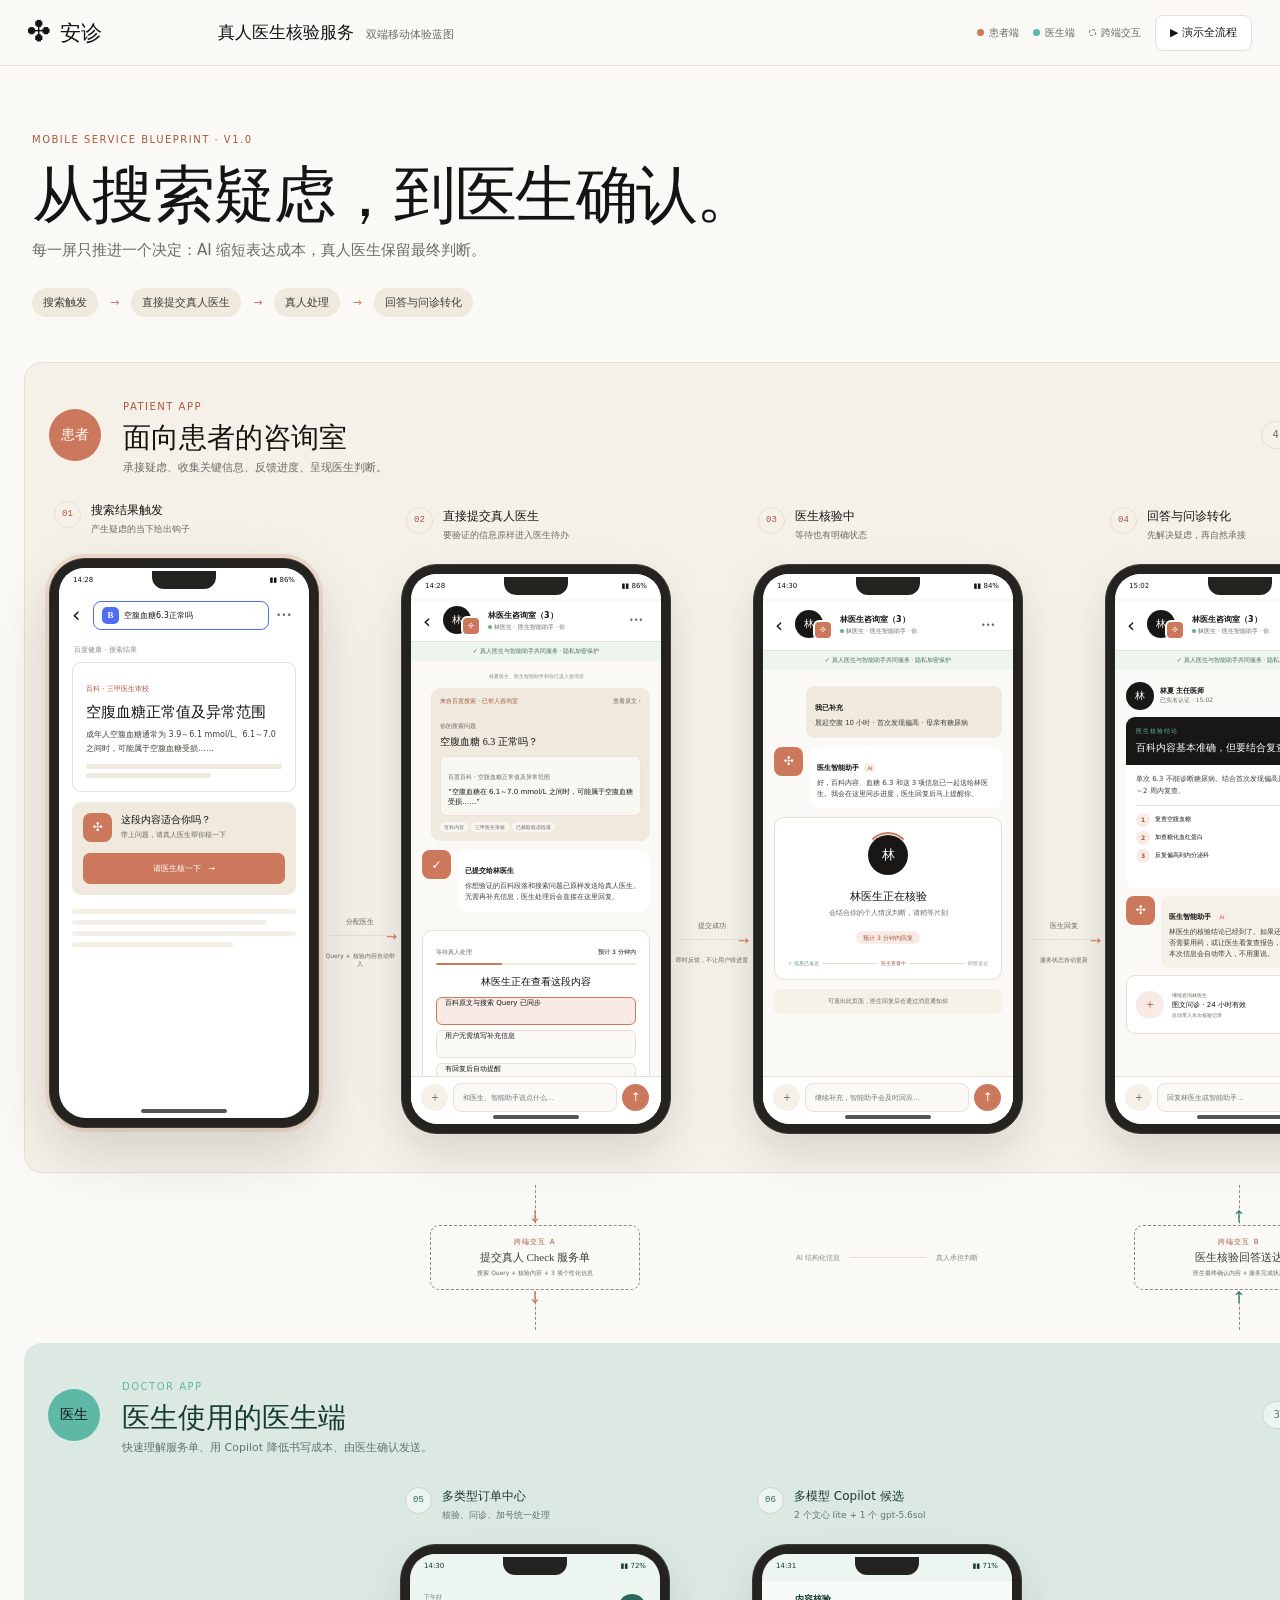
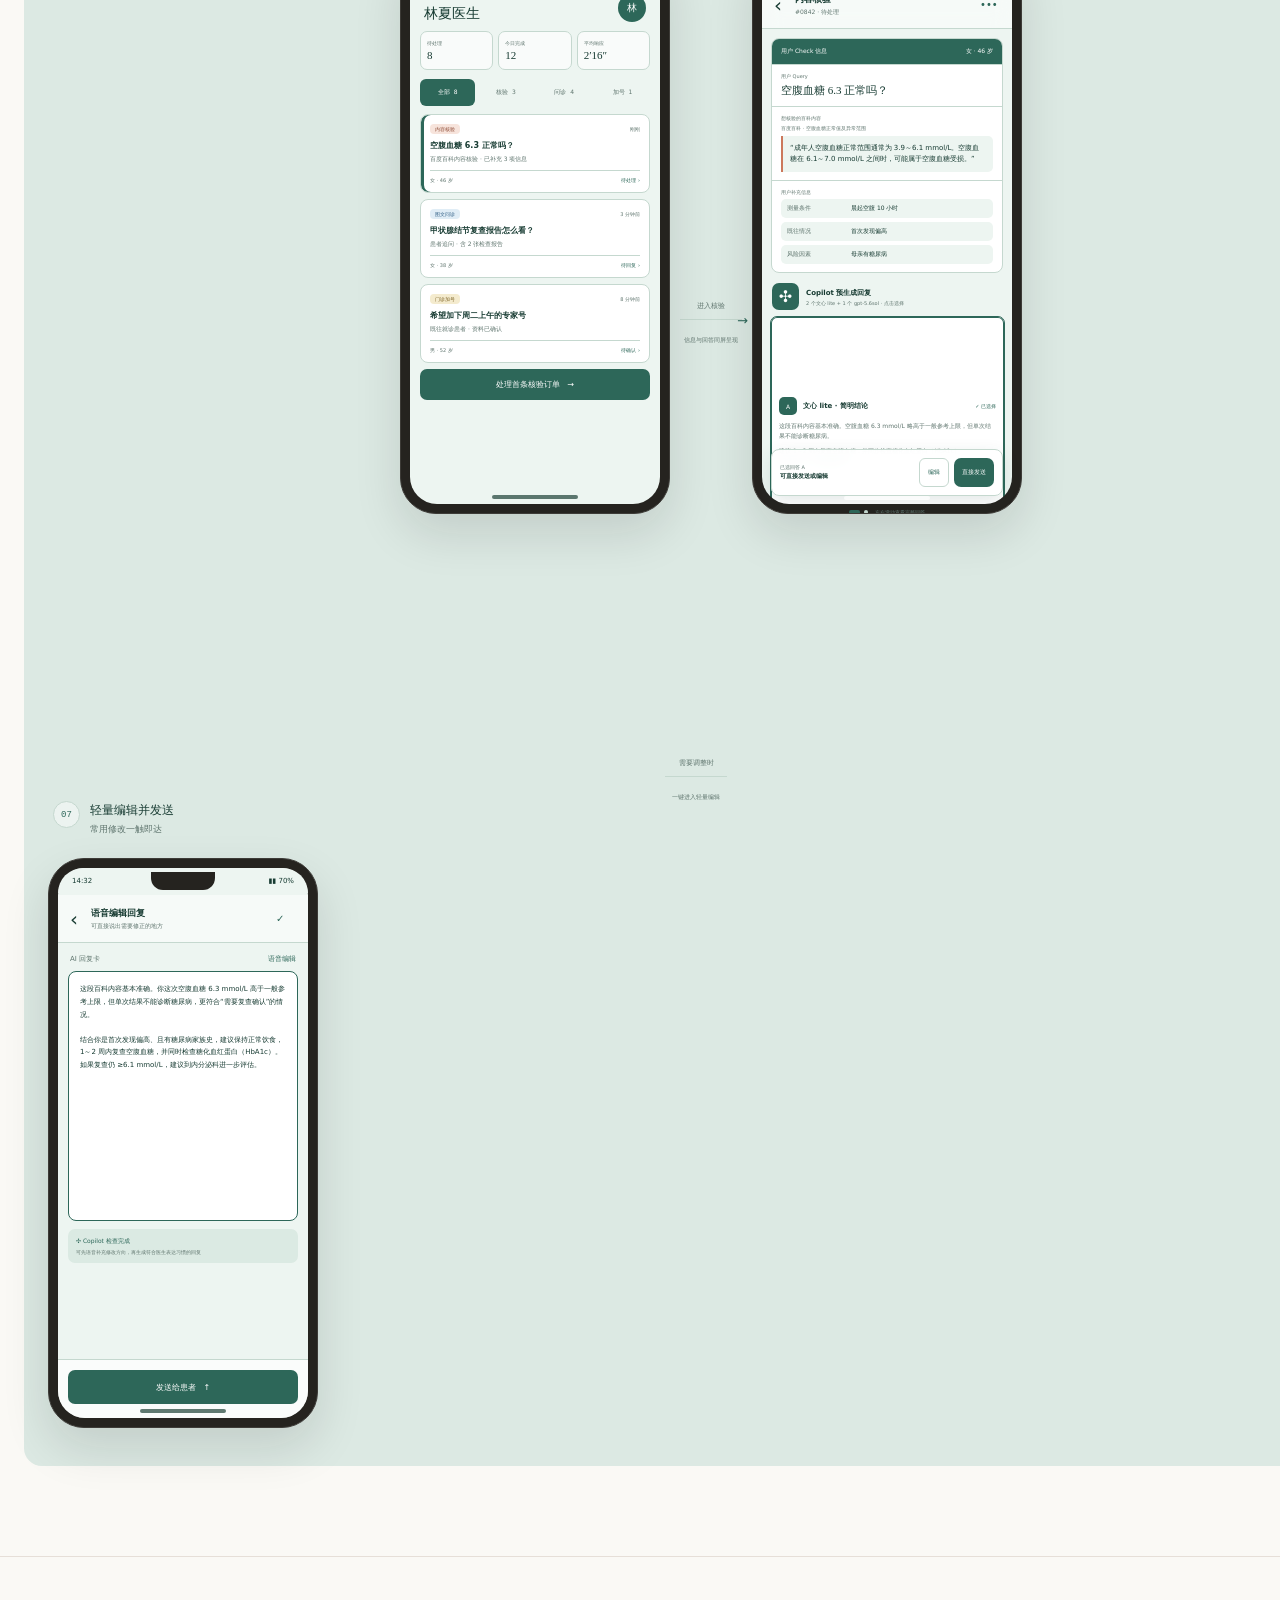
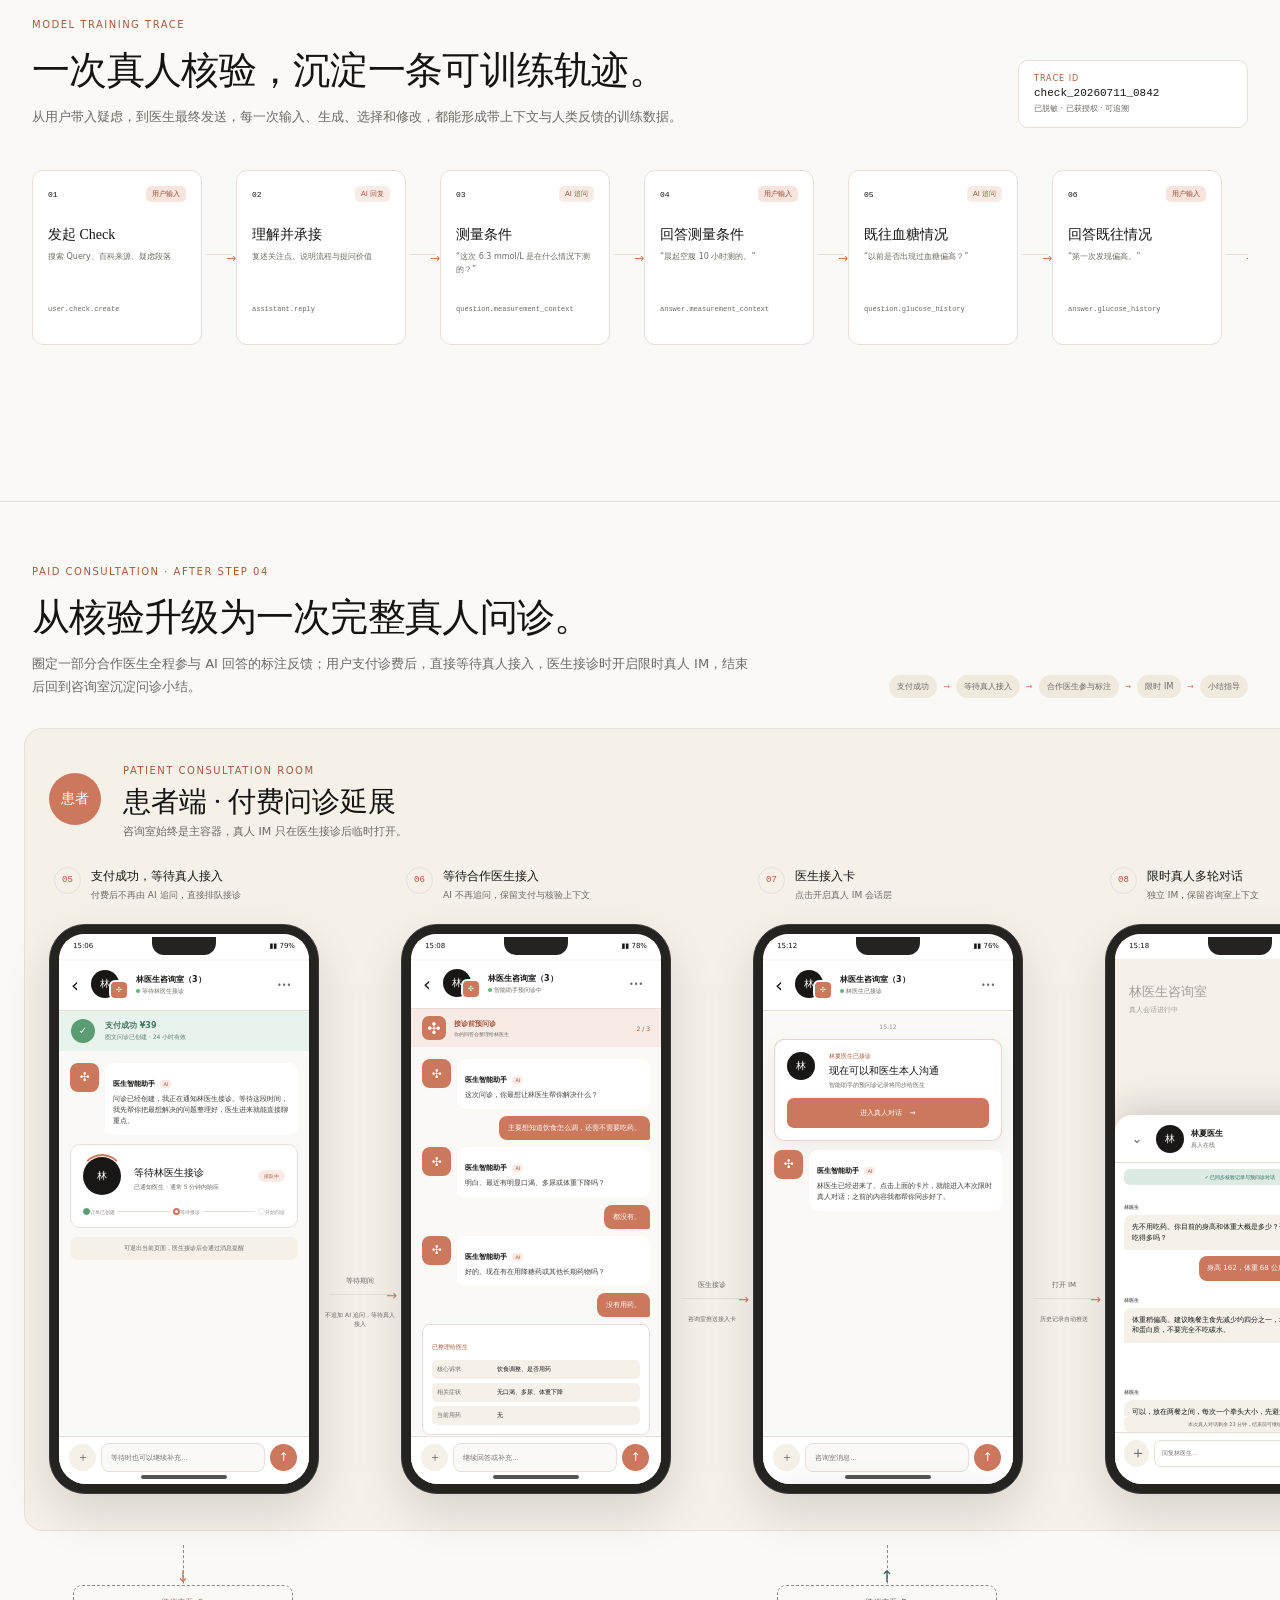
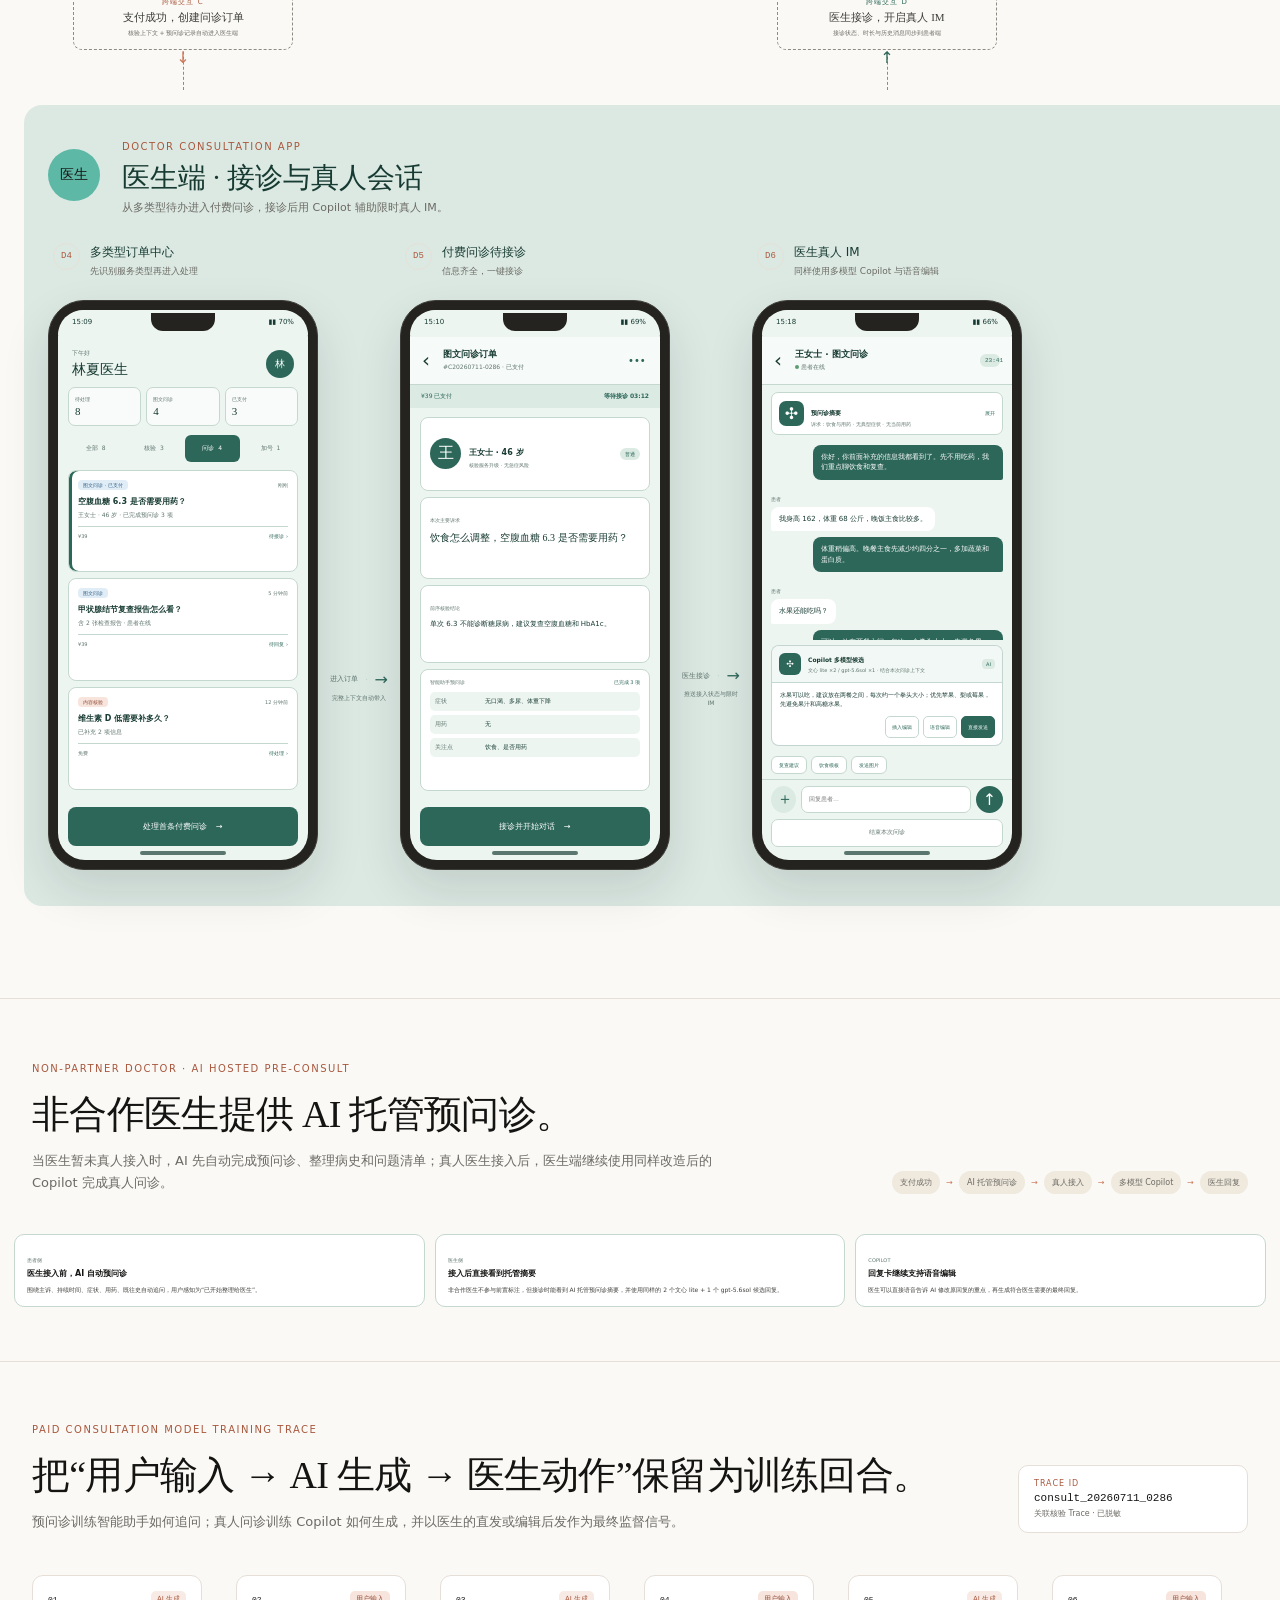
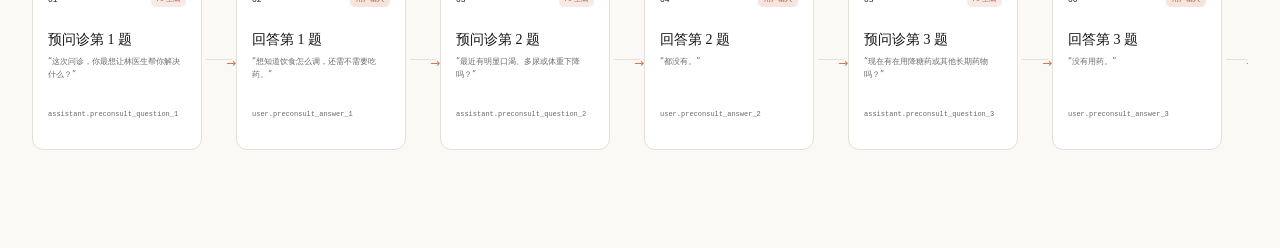
==== index.html @ d7196a46 "Publish refined old blueprint page" ====
<!doctype html>
<html lang="zh-CN">
  <head>
    <meta charset="utf-8" />
    <meta name="viewport" content="width=device-width, initial-scale=1" />
    <meta name="theme-color" content="#faf9f5" />
    <meta name="description" content="安诊真人医生核验服务双端移动流程设计" />
    <title>安诊 · 双端移动服务蓝图</title>
    <link rel="stylesheet" href="styles.css" />
  </head>
  <body>
    <header class="topbar">
      <a class="brand" href="#top" aria-label="安诊服务蓝图首页"><span>✣</span>安诊</a>
      <div class="title-block">
        <strong>真人医生核验服务</strong>
        <span>双端移动体验蓝图</span>
      </div>
      <div class="top-actions">
        <div class="legend"><span><i class="patient-dot"></i>患者端</span><span><i class="doctor-dot"></i>医生端</span><span><i class="handoff-dot"></i>跨端交互</span></div>
        <button class="secondary-button" id="playFlowBtn" type="button">▶ 演示全流程</button>
      </div>
    </header>

    <main id="top">
      <section class="intro">
        <span class="eyebrow">MOBILE SERVICE BLUEPRINT · V1.0</span>
        <h1>从搜索疑虑，到医生确认。</h1>
        <p>每一屏只推进一个决定：AI 缩短表达成本，真人医生保留最终判断。</p>
        <div class="flow-summary" aria-label="流程摘要">
          <span>搜索触发</span><b>→</b><span>直接提交真人医生</span><b>→</b><span>真人处理</span><b>→</b><span>回答与问诊转化</span>
        </div>
      </section>

      <div class="blueprint-viewport" id="blueprintViewport">
        <div class="blueprint-canvas">
          <section class="lane patient-lane" data-lane="patient">
            <header class="lane-header">
              <div class="lane-role patient-role"><span>患者</span></div>
              <div><span class="eyebrow">PATIENT APP</span><h2>面向患者的咨询室</h2><p>承接疑虑、收集关键信息、反馈进度、呈现医生判断。</p></div>
              <div class="lane-count">4 个移动界面</div>
            </header>

            <div class="flow-grid patient-grid">
              <article class="phone-step active-step" id="step-p1" data-index="1">
                <div class="step-caption"><span>01</span><div><strong>搜索结果触发</strong><small>产生疑虑的当下给出钩子</small></div></div>
                <div class="phone-shell patient-phone">
                  <div class="phone-top"><span>14:28</span><i></i><span>▮▮ 86%</span></div>
                  <div class="phone-screen search-screen">
                    <div class="search-nav"><span class="back">‹</span><div><b>B</b><span>空腹血糖6.3正常吗</span></div><em>•••</em></div>
                    <div class="search-source">百度健康 · 搜索结果</div>
                    <article class="result-card">
                      <span class="source-badge">百科 · 三甲医生审校</span>
                      <h3>空腹血糖正常值及异常范围</h3>
                      <p>成年人空腹血糖通常为 3.9～6.1 mmol/L。6.1～7.0 之间时，可能属于空腹血糖受损……</p>
                      <div class="content-fade"><i></i><i></i></div>
                    </article>
                    <div class="check-entry">
                      <div class="mini-ai">✣</div>
                      <div><strong>这段内容适合你吗？</strong><p>带上问题，请真人医生帮你核一下</p></div>
                      <button class="coral-button flow-trigger" data-target="step-p2" type="button">请医生核一下 <span>→</span></button>
                    </div>
                    <div class="search-skeleton"><i></i><i></i><i></i><i></i></div>
                  </div>
                  <div class="home-indicator"></div>
                </div>
              </article>

              <div class="connector patient-connector" aria-label="分配医生并带入上下文"><span>分配医生</span><i></i><b>→</b><small>Query + 核验内容自动带入</small></div>

              <article class="phone-step" id="step-p2" data-index="2">
                <div class="step-caption"><span>02</span><div><strong>直接提交真人医生</strong><small>要验证的信息原样进入医生待办</small></div></div>
                <div class="phone-shell patient-phone">
                  <div class="phone-top"><span>14:28</span><i></i><span>▮▮ 86%</span></div>
                  <div class="phone-screen room-screen">
                    <header class="room-head group-room-head"><span>‹</span><div class="group-avatars"><div class="doctor-avatar">林</div><div class="assistant-avatar">✣</div></div><div><strong>林医生咨询室（3）</strong><small><i></i> 林医生 · 医生智能助手 · 你</small></div><em>•••</em></header>
                    <div class="trust-line">✓ 真人医生与智能助手共同服务 · 隐私加密保护</div>
                    <div class="chat-body">
                      <div class="group-system">林夏医生、医生智能助手和你已进入咨询室</div>
                      <div class="query-bubble context-pack">
                        <div class="context-head"><span>来自百度搜索 · 已带入咨询室</span><b>查看原文 ›</b></div>
                        <label>你的搜索问题</label><strong>空腹血糖 6.3 正常吗？</strong>
                        <div class="source-preview"><span>百度百科 · 空腹血糖正常值及异常范围</span><p>“空腹血糖在 6.1～7.0 mmol/L 之间时，可能属于空腹血糖受损……”</p></div>
                        <div class="context-meta"><span>百科内容</span><span>三甲医生审校</span><span>已截取疑虑段落</span></div>
                      </div>
                      <div class="ai-row"><div class="mini-ai">✓</div><span><strong>已提交给林医生</strong><p>你想验证的百科段落和搜索问题已原样发送给真人医生。无需再补充信息，医生处理后会直接在这里回复。</p></span></div>
                                            <div class="live-dialogue" id="liveDialogue" hidden></div>
                                            <div class="question-panel waiting-panel">
                                              <div class="q-progress"><span>等待真人处理</span><b>预计 3 分钟内</b></div>
                                              <i class="progress-bar"></i>
                                              <h3>林医生正在查看这段内容</h3>
                                              <button class="selected" type="button">百科原文与搜索 Query 已同步</button>
                                              <button type="button">用户无需填写补充信息</button>
                                              <button type="button">有回复后自动提醒</button>
                                            </div>
                                            <button class="primary-action" id="submitCheckBtn" type="button">已提交，等待医生回复</button>
                      <div class="scroll-hint">上下滑动查看完整对话</div>
                    </div>
                    <form class="chat-composer" data-reply="收到，我会把这条信息一起整理给林医生。我们继续补充下面的信息就好。"><button type="button" aria-label="添加内容">＋</button><input autocomplete="off" placeholder="和医生、智能助手说点什么…" /><button class="send-chat" type="submit" aria-label="发送">↑</button></form>
                  </div>
                  <div class="home-indicator"></div>
                </div>
              </article>

              <div class="connector patient-connector"><span>提交成功</span><i></i><b>→</b><small>即时反馈，不让用户猜进度</small></div>

              <article class="phone-step" id="step-p3" data-index="3">
                <div class="step-caption"><span>03</span><div><strong>医生核验中</strong><small>等待也有明确状态</small></div></div>
                <div class="phone-shell patient-phone">
                  <div class="phone-top"><span>14:30</span><i></i><span>▮▮ 84%</span></div>
                  <div class="phone-screen room-screen">
                    <header class="room-head group-room-head"><span>‹</span><div class="group-avatars"><div class="doctor-avatar">林</div><div class="assistant-avatar">✣</div></div><div><strong>林医生咨询室（3）</strong><small><i></i> 林医生 · 医生智能助手 · 你</small></div><em>•••</em></header>
                    <div class="trust-line">✓ 真人医生与智能助手共同服务 · 隐私加密保护</div>
                    <div class="chat-body waiting-body">
                      <div class="my-summary"><strong>我已补充</strong><p>晨起空腹 10 小时 · 首次发现偏高 · 母亲有糖尿病</p></div>
                      <div class="ai-row"><div class="mini-ai">✣</div><span><strong>医生智能助手 <em>AI</em></strong><p>好，百科内容、血糖 6.3 和这 3 项信息已一起送给林医生。我会在这里同步进度，医生回复后马上提醒你。</p></span></div>
                      <div class="waiting-panel">
                        <div class="orbit"><div class="doctor-avatar">林</div><i></i></div>
                        <strong>林医生正在核验</strong>
                        <p>会结合你的个人情况判断，请稍等片刻</p>
                        <span>预计 3 分钟内回复</span>
                        <div class="waiting-steps"><b class="done">✓ 信息已送达</b><i></i><b class="active">医生查看中</b><i></i><b>回答送达</b></div>
                      </div>
                      <div class="soft-tip">可退出此页面，医生回复后会通过消息通知你</div>
                    </div>
                    <form class="chat-composer" data-reply="收到，我会把这条补充同步给林医生。核验还在进行，回复后我马上告诉你。"><button type="button" aria-label="添加内容">＋</button><input autocomplete="off" placeholder="继续补充，智能助手会及时回应…" /><button class="send-chat" type="submit" aria-label="发送">↑</button></form>
                  </div>
                  <div class="home-indicator"></div>
                </div>
              </article>

              <div class="connector patient-connector"><span>医生回复</span><i></i><b>→</b><small>服务状态自动更新</small></div>

              <article class="phone-step" id="step-p4" data-index="4">
                <div class="step-caption"><span>04</span><div><strong>回答与问诊转化</strong><small>先解决疑虑，再自然承接</small></div></div>
                <div class="phone-shell patient-phone">
                  <div class="phone-top"><span>15:02</span><i></i><span>▮▮ 80%</span></div>
                  <div class="phone-screen room-screen answer-screen">
                    <header class="room-head group-room-head"><span>‹</span><div class="group-avatars"><div class="doctor-avatar">林</div><div class="assistant-avatar">✣</div></div><div><strong>林医生咨询室（3）</strong><small><i></i> 林医生 · 医生智能助手 · 你</small></div><em>•••</em></header>
                    <div class="trust-line">✓ 真人医生与智能助手共同服务 · 隐私加密保护</div>
                    <div class="chat-body">
                      <div class="doctor-label"><div class="doctor-avatar">林</div><span><strong>林夏 主任医师</strong><small>已实名认证 · 15:02</small></span></div>
                      <article class="doctor-answer">
                        <header><span>医生核验结论</span><strong>百科内容基本准确，但要结合复查判断。</strong></header>
                        <p>单次 6.3 不能诊断糖尿病。结合首次发现偏高且有家族史，建议 1～2 周内复查。</p>
                        <ul><li><b>1</b>复查空腹血糖</li><li><b>2</b>加查糖化血红蛋白</li><li><b>3</b>反复偏高到内分泌科</li></ul>
                        <div class="doctor-sign">林夏医生</div>
                      </article>
                      <div class="ai-row consult-guide"><div class="mini-ai">✣</div><span><strong>医生智能助手 <em>AI</em></strong><p>林医生的核验结论已经到了。如果还想问饮食怎么调、是否需要用药，或让医生看复查报告，可以继续图文问诊；本次信息会自动带入，不用重说。</p></span></div>
                      <div class="consult-card"><div class="consult-icon">＋</div><div class="consult-copy"><span>继续咨询林医生</span><strong>图文问诊 · 24 小时有效</strong><p>自动带入本次核验记录</p></div><div class="consult-action"><b>¥39</b><button class="cream-button" type="button">去问诊</button></div></div>
                    </div>
                    <form class="chat-composer" data-reply="收到。如果需要林医生继续判断，可以发起图文问诊，本次记录会一并带入。"><button type="button" aria-label="添加内容">＋</button><input autocomplete="off" placeholder="回复林医生或智能助手…" /><button class="send-chat" type="submit" aria-label="发送">↑</button></form>
                  </div>
                  <div class="home-indicator"></div>
                </div>
              </article>
            </div>
          </section>

          <section class="handoff-zone" aria-label="患者端与医生端交互">
            <div class="handoff-line submit-line" id="bridge-submit">
              <span class="arrow-down">↓</span>
              <div><i>跨端交互 A</i><strong>提交真人 Check 服务单</strong><small>搜索 Query + 核验内容 + 3 项个性化信息</small></div>
              <span class="arrow-down">↓</span>
            </div>
            <div class="handoff-center"><span>AI 结构化信息</span><i></i><span>真人承担判断</span></div>
            <div class="handoff-line response-line" id="bridge-response">
              <span class="arrow-up">↑</span>
              <div><i>跨端交互 B</i><strong>医生核验回答送达</strong><small>医生最终确认内容 + 服务完成状态</small></div>
              <span class="arrow-up">↑</span>
            </div>
          </section>

          <section class="lane doctor-lane" data-lane="doctor">
            <header class="lane-header">
              <div class="lane-role doctor-role"><span>医生</span></div>
              <div><span class="eyebrow">DOCTOR APP</span><h2>医生使用的医生端</h2><p>快速理解服务单、用 Copilot 降低书写成本、由医生确认发送。</p></div>
              <div class="lane-count">3 个移动界面</div>
            </header>

            <div class="flow-grid doctor-grid">
              <div class="doctor-spacer" aria-hidden="true"></div>
              <div class="connector connector-spacer" aria-hidden="true"></div>

              <article class="phone-step" id="step-d1" data-index="5">
                <div class="step-caption"><span>05</span><div><strong>多类型订单中心</strong><small>核验、问诊、加号统一处理</small></div></div>
                <div class="phone-shell doctor-phone">
                  <div class="phone-top dark-top"><span>14:30</span><i></i><span>▮▮ 72%</span></div>
                  <div class="phone-screen doctor-mobile order-hub">
                    <header class="doctor-home-head"><div><span>下午好</span><strong>林夏医生</strong></div><div class="doctor-avatar">林</div></header>
                    <div class="order-overview"><div><span>待处理</span><strong>8</strong></div><div><span>今日完成</span><strong>12</strong></div><div><span>平均响应</span><strong>2′16″</strong></div></div>
                    <div class="order-tabs"><button class="active" type="button">全部 <i>8</i></button><button type="button">核验 <i>3</i></button><button type="button">问诊 <i>4</i></button><button type="button">加号 <i>1</i></button></div>
                    <div class="order-list">
                      <article class="mobile-order active-order"><header><span class="order-type check-type">内容核验</span><time>刚刚</time></header><strong>空腹血糖 6.3 正常吗？</strong><p>百度百科内容核验 · 已补充 3 项信息</p><footer><span>女 · 46 岁</span><b>待处理 ›</b></footer></article>
                      <article class="mobile-order"><header><span class="order-type consult-type">图文问诊</span><time>3 分钟前</time></header><strong>甲状腺结节复查报告怎么看？</strong><p>患者追问 · 含 2 张检查报告</p><footer><span>女 · 38 岁</span><b>待回复 ›</b></footer></article>
                      <article class="mobile-order"><header><span class="order-type plus-type">门诊加号</span><time>8 分钟前</time></header><strong>希望加下周二上午的专家号</strong><p>既往就诊患者 · 资料已确认</p><footer><span>男 · 52 岁</span><b>待确认 ›</b></footer></article>
                      <button class="teal-button flow-trigger" data-target="step-d2" type="button">处理首条核验订单 <span>→</span></button>
                    </div>
                  </div>
                  <div class="home-indicator dark-indicator"></div>
                </div>
              </article>

              <div class="connector doctor-connector"><span>进入核验</span><i></i><b>→</b><small>信息与回答同屏呈现</small></div>

              <article class="phone-step" id="step-d2" data-index="6">
                <div class="step-caption"><span>06</span><div><strong>多模型 Copilot 候选</strong><small>2 个文心 lite + 1 个 gpt-5.6sol</small></div></div>
                <div class="phone-shell doctor-phone">
                  <div class="phone-top dark-top"><span>14:31</span><i></i><span>▮▮ 71%</span></div>
                  <div class="phone-screen doctor-mobile case-workbench">
                    <header class="doctor-nav"><span>‹</span><div><strong>内容核验</strong><small>#0842 · 待处理</small></div><em>•••</em></header>
                    <section class="doctor-info-sheet">
                      <div class="sheet-head"><span>用户 Check 信息</span><b>女 · 46 岁</b></div>
                      <div class="info-block"><label>用户 Query</label><h3>空腹血糖 6.3 正常吗？</h3></div>
                      <div class="info-block"><label>想核验的百科内容</label><small>百度百科 · 空腹血糖正常值及异常范围</small><blockquote>“成年人空腹血糖正常范围通常为 3.9～6.1 mmol/L。空腹血糖在 6.1～7.0 mmol/L 之间时，可能属于空腹血糖受损。”</blockquote></div>
                      <div class="info-block"><label>用户补充信息</label><dl><div><dt>测量条件</dt><dd>晨起空腹 10 小时</dd></div><div><dt>既往情况</dt><dd>首次发现偏高</dd></div><div><dt>风险因素</dt><dd>母亲有糖尿病</dd></div></dl></div>
                    </section>
                    <div class="copilot-inline-head"><div class="copilot-icon">✣</div><span><strong>Copilot 预生成回复</strong><small>2 个文心 lite + 1 个 gpt-5.6sol · 点击选择</small></span></div>
                                        <div class="full-draft-carousel">
                                          <button class="full-draft compact-draft selected" type="button" data-reply="这段百科内容基本准确。你这次空腹血糖 6.3 mmol/L 略高于一般参考上限，但单次结果不能诊断糖尿病，更适合理解为需要复查确认。\n\n建议保持正常饮食，1～2 周内复查空腹血糖，并同步检查糖化血红蛋白（HbA1c）。如果复查仍 ≥6.1 mmol/L，再到内分泌科进一步评估。">
                                            <header><span><i>A</i><strong>文心 lite · 简明结论</strong></span><b>✓ 已选择</b></header>
                                            <p>这段百科内容基本准确。空腹血糖 6.3 mmol/L 略高于一般参考上限，但单次结果不能诊断糖尿病。</p>
                                            <p>建议 1～2 周内复查空腹血糖，并同步检查糖化血红蛋白（HbA1c）。</p>
                                            <footer><span>边界清楚</span><span>适合快速回复</span><button class="voice-edit" type="button">语音编辑</button></footer>
                                          </button>
                                          <button class="full-draft compact-draft" type="button" data-reply="先不用太紧张。这段百科对正常范围和空腹血糖受损的描述基本没问题，但你这次 6.3 mmol/L 只能说明结果偏高，需要结合采血条件和复查结果判断。\n\n如果近期熬夜、感染、压力大或饮食变化明显，也可能影响一次结果。建议按正常饮食生活 1～2 周后复查空腹血糖和 HbA1c。">
                                            <header><span><i>B</i><strong>文心 lite · 安抚解释</strong></span><b>可选</b></header>
                                            <p>先不用太紧张。百科对范围的描述基本没问题，但这次 6.3 只能说明偏高，需要复查确认。</p>
                                            <p>近期熬夜、感染、压力或饮食变化也可能影响结果。</p>
                                            <footer><span>语气温和</span><span>解释更充分</span><button class="voice-edit" type="button">语音编辑</button></footer>
                                          </button>
                                          <button class="full-draft compact-draft" type="button" data-reply="从你提供的信息看，6.3 mmol/L 落在空腹血糖受损区间附近，百科原文可以作为参考，但不能替代诊断。更稳妥的处理是复核检测条件、重复检测，并结合 HbA1c 判断近 2～3 个月血糖水平。\n\n如果复查仍偏高，或伴有口渴、多尿、体重下降等症状，应尽快到内分泌科就诊。">
                                            <header><span><i>C</i><strong>gpt-5.6sol · 结构化建议</strong></span><b>可选</b></header>
                                            <p>6.3 mmol/L 落在空腹血糖受损区间附近。百科可作参考，但不能替代诊断。</p>
                                            <p>建议复核检测条件、重复检测，并结合 HbA1c 判断近 2～3 个月血糖水平。</p>
                                            <footer><span>结构完整</span><span>风险提示清楚</span><button class="voice-edit" type="button">语音编辑</button></footer>
                                          </button>
                                        </div>
                        <p>你看到的百科表述总体没有问题，但“可能属于空腹血糖受损”并不等于已经患糖尿病。空腹血糖 6.3 mmol/L 属于偏高，需要结合检测条件和复查结果判断。</p>
                        <p>这次是在规范空腹状态下检测，加上母亲有糖尿病，建议 1～2 周后复查空腹血糖和糖化血红蛋白。目前不用过度焦虑，也不建议自行用药。</p>
                      </button>
                    </div>
                    <div class="carousel-guide"><i class="active"></i><i></i><span>左右滑动查看完整回答</span></div>
                    <div class="quick-send-bar"><span><small>已选回答 A</small><strong>可直接发送或编辑</strong></span><button class="ghost-clinic flow-trigger" data-target="step-d3" type="button">编辑</button><button class="teal-button flow-trigger" data-target="bridge-response" type="button">直接发送</button></div>
                  </div>
                  <div class="home-indicator dark-indicator"></div>
                </div>
              </article>

              <div class="connector doctor-connector"><span>需要调整时</span><i></i><b>→</b><small>一键进入轻量编辑</small></div>

              <article class="phone-step" id="step-d3" data-index="7">
                <div class="step-caption"><span>07</span><div><strong>轻量编辑并发送</strong><small>常用修改一触即达</small></div></div>
                <div class="phone-shell doctor-phone">
                  <div class="phone-top dark-top"><span>14:32</span><i></i><span>▮▮ 70%</span></div>
                  <div class="phone-screen doctor-mobile editor-mobile">
                    <header class="doctor-nav"><span>‹</span><div><strong>语音编辑回复</strong><small>可直接说出需要修正的地方</small></div><em>✓</em></header>
                    <div class="edit-label"><span>AI 回复卡</span><button type="button" id="editReplyBtn">语音编辑</button></div>
                    <textarea id="doctorReplyText">这段百科内容基本准确。你这次空腹血糖 6.3 mmol/L 高于一般参考上限，但单次结果不能诊断糖尿病，更符合“需要复查确认”的情况。

结合你是首次发现偏高、且有糖尿病家族史，建议保持正常饮食，1～2 周内复查空腹血糖，并同时检查糖化血红蛋白（HbA1c）。如果复查仍 ≥6.1 mmol/L，建议到内分泌科进一步评估。</textarea>
                    <div class="smart-check"><span>✣ Copilot 检查完成</span><b>可先语音补充修改方向，再生成符合医生表达习惯的回复</b></div>
                    <div class="send-confirm simple-send"><button class="teal-button flow-trigger" data-target="bridge-response" id="sendReplyBtn" type="button">发送给患者 <span>↑</span></button></div>
                  </div>
                  <div class="home-indicator dark-indicator"></div>
                </div>
              </article>
            </div>
          </section>
        </div>
      </div>

      <section class="trace-section" aria-labelledby="traceTitle">
        <header class="trace-header">
          <div>
            <span class="eyebrow">MODEL TRAINING TRACE</span>
            <h2 id="traceTitle">一次真人核验，沉淀一条可训练轨迹。</h2>
            <p>从用户带入疑虑，到医生最终发送，每一次输入、生成、选择和修改，都能形成带上下文与人类反馈的训练数据。</p>
          </div>
          <div class="trace-id"><span>TRACE ID</span><strong>check_20260711_0842</strong><small>已脱敏 · 已获授权 · 可追溯</small></div>
        </header>

        <div class="trace-flow" aria-label="训练数据事件链">
          <article class="trace-event user-event">
            <header><span>01</span><b>用户输入</b></header>
            <strong>发起 Check</strong>
            <p>搜索 Query、百科来源、疑虑段落</p>
            <code>user.check.create</code>
          </article>
          <div class="trace-arrow"><i></i><span>→</span></div>
          <article class="trace-event assistant-event">
            <header><span>02</span><b>AI 回复</b></header>
            <strong>理解并承接</strong>
            <p>复述关注点、说明流程与提问价值</p>
            <code>assistant.reply</code>
          </article>
          <div class="trace-arrow"><i></i><span>→</span></div>
          <article class="trace-event question-event">
            <header><span>03</span><b>AI 追问</b></header>
            <strong>测量条件</strong>
            <p>“这次 6.3 mmol/L 是在什么情况下测的？”</p>
            <code>question.measurement_context</code>
          </article>
          <div class="trace-arrow"><i></i><span>→</span></div>
          <article class="trace-event user-event">
            <header><span>04</span><b>用户输入</b></header>
            <strong>回答测量条件</strong>
            <p>“晨起空腹 10 小时测的。”</p>
            <code>answer.measurement_context</code>
          </article>
          <div class="trace-arrow"><i></i><span>→</span></div>
          <article class="trace-event question-event">
            <header><span>05</span><b>AI 追问</b></header>
            <strong>既往血糖情况</strong>
            <p>“以前是否出现过血糖偏高？”</p>
            <code>question.glucose_history</code>
          </article>
          <div class="trace-arrow"><i></i><span>→</span></div>
          <article class="trace-event user-event">
            <header><span>06</span><b>用户输入</b></header>
            <strong>回答既往情况</strong>
            <p>“第一次发现偏高。”</p>
            <code>answer.glucose_history</code>
          </article>
          <div class="trace-arrow"><i></i><span>→</span></div>
          <article class="trace-event question-event">
            <header><span>07</span><b>AI 追问</b></header>
            <strong>高风险因素</strong>
            <p>“你是否有糖尿病家族史等高风险因素？”</p>
            <code>question.risk_factors</code>
          </article>
          <div class="trace-arrow"><i></i><span>→</span></div>
          <article class="trace-event user-event">
            <header><span>08</span><b>用户输入</b></header>
            <strong>回答风险因素</strong>
            <p>“母亲有糖尿病。”</p>
            <code>answer.risk_factors</code>
          </article>
          <div class="trace-arrow"><i></i><span>→</span></div>
          <article class="trace-event copilot-event">
            <header><span>09</span><b>Copilot 生成</b></header>
            <strong>候选回答 A / B</strong>
            <p>完整上下文、模型版本与生成参数</p>
            <code>copilot.candidates</code>
          </article>
          <div class="trace-arrow"><i></i><span>→</span></div>
          <article class="trace-event doctor-event">
            <header><span>10</span><b>医生动作</b></header>
            <strong>直发 / 编辑后发</strong>
            <p>选择结果、修改差异与最终回答</p>
            <code>doctor.finalize</code>
          </article>
        </div>
      </section>

      <section class="consultation-extension" aria-labelledby="consultationTitle">
        <header class="extension-header">
          <div>
            <span class="eyebrow">PAID CONSULTATION · AFTER STEP 04</span>
            <h2 id="consultationTitle">从核验升级为一次完整真人问诊。</h2>
            <p>圈定一部分合作医生全程参与 AI 回答的标注反馈；用户支付诊费后，直接等待真人接入，医生接诊时开启限时真人 IM，结束后回到咨询室沉淀问诊小结。</p>
          </div>
          <div class="extension-path"><span>支付成功</span><b>→</b><span>等待真人接入</span><b>→</b><span>合作医生参与标注</span><b>→</b><span>限时 IM</span><b>→</b><span>小结指导</span></div>
        </header>

        <div class="extension-viewport" id="extensionViewport">
          <div class="extension-canvas">
            <section class="extension-lane extension-patient-lane">
              <header class="lane-header compact-lane-header">
                <div class="lane-role patient-role"><span>患者</span></div>
                <div><span class="eyebrow">PATIENT CONSULTATION ROOM</span><h2>患者端 · 付费问诊延展</h2><p>咨询室始终是主容器，真人 IM 只在医生接诊后临时打开。</p></div>
                <div class="lane-count">5 个移动界面</div>
              </header>

              <div class="extension-grid patient-extension-grid">
                <article class="phone-step" id="step-p5">
                  <div class="step-caption"><span>05</span><div><strong>支付成功，等待真人接入</strong><small>付费后不再由 AI 追问，直接排队接诊</small></div></div>
                  <div class="phone-shell patient-phone">
                    <div class="phone-top"><span>15:06</span><i></i><span>▮▮ 79%</span></div>
                    <div class="phone-screen room-screen">
                      <header class="room-head group-room-head"><span>‹</span><div class="group-avatars"><div class="doctor-avatar">林</div><div class="assistant-avatar">✣</div></div><div><strong>林医生咨询室（3）</strong><small><i></i> 等待林医生接诊</small></div><em>•••</em></header>
                      <div class="payment-success-tip"><span>✓</span><div><strong>支付成功 ¥39</strong><small>图文问诊已创建 · 24 小时有效</small></div></div>
                      <div class="chat-body">
                        <div class="ai-row"><div class="mini-ai">✣</div><span><strong>医生智能助手 <em>AI</em></strong><p>问诊已经创建，我正在通知林医生接诊。等待这段时间，我先帮你把最想解决的问题整理好，医生进来就能直接聊重点。</p></span></div>
                        <div class="accept-wait-card">
                          <div class="wait-doctor"><div class="doctor-avatar">林</div><i></i></div>
                          <div><strong>等待林医生接诊</strong><p>已通知医生 · 通常 5 分钟内响应</p></div>
                          <span>排队中</span>
                          <footer><i class="done"></i><b>订单已创建</b><em></em><i class="active"></i><b>等待接诊</b><em></em><i></i><b>开始问诊</b></footer>
                        </div>
                        <div class="wait-note">可退出当前页面，医生接诊后会通过消息提醒</div>
                      </div>
                      <form class="chat-composer" data-reply="收到，我会把这条信息放进预问诊摘要，林医生接诊后可以直接看到。"><button type="button">＋</button><input placeholder="等待时也可以继续补充…" /><button class="send-chat" type="submit">↑</button></form>
                    </div>
                    <div class="home-indicator"></div>
                  </div>
                </article>

                <div class="connector patient-connector"><span>等待期间</span><i></i><b>→</b><small>不追加 AI 追问，等待真人接入</small></div>

                <article class="phone-step" id="step-p6">
                  <div class="step-caption"><span>06</span><div><strong>等待合作医生接入</strong><small>AI 不再追问，保留支付与核验上下文</small></div></div>
                  <div class="phone-shell patient-phone">
                    <div class="phone-top"><span>15:08</span><i></i><span>▮▮ 78%</span></div>
                    <div class="phone-screen room-screen">
                      <header class="room-head group-room-head"><span>‹</span><div class="group-avatars"><div class="doctor-avatar">林</div><div class="assistant-avatar">✣</div></div><div><strong>林医生咨询室（3）</strong><small><i></i> 智能助手预问诊中</small></div><em>•••</em></header>
                      <div class="preconsult-banner"><span>✣</span><div><strong>接诊前预问诊</strong><small>你的回答会整理给林医生</small></div><b>2 / 3</b></div>
                      <div class="chat-body preconsult-chat">
                        <div class="ai-row"><div class="mini-ai">✣</div><span><strong>医生智能助手 <em>AI</em></strong><p>这次问诊，你最想让林医生帮你解决什么？</p></span></div>
                        <div class="patient-chat-bubble">主要想知道饮食怎么调，还需不需要吃药。</div>
                        <div class="ai-row"><div class="mini-ai">✣</div><span><strong>医生智能助手 <em>AI</em></strong><p>明白。最近有明显口渴、多尿或体重下降吗？</p></span></div>
                        <div class="patient-chat-bubble">都没有。</div>
                        <div class="ai-row"><div class="mini-ai">✣</div><span><strong>医生智能助手 <em>AI</em></strong><p>好的。现在有在用降糖药或其他长期药物吗？</p></span></div>
                        <div class="patient-chat-bubble">没有用药。</div>
                        <div class="preconsult-summary"><span>已整理给医生</span><dl><div><dt>核心诉求</dt><dd>饮食调整、是否用药</dd></div><div><dt>相关症状</dt><dd>无口渴、多尿、体重下降</dd></div><div><dt>当前用药</dt><dd>无</dd></div></dl></div>
                      </div>
                      <form class="chat-composer" data-reply="好的，这条也已补充到预问诊摘要里。"><button type="button">＋</button><input placeholder="继续回答或补充…" /><button class="send-chat" type="submit">↑</button></form>
                    </div>
                    <div class="home-indicator"></div>
                  </div>
                </article>

                <div class="connector patient-connector"><span>医生接诊</span><i></i><b>→</b><small>咨询室推送接入卡</small></div>

                <article class="phone-step" id="step-p7">
                  <div class="step-caption"><span>07</span><div><strong>医生接入卡</strong><small>点击开启真人 IM 会话层</small></div></div>
                  <div class="phone-shell patient-phone">
                    <div class="phone-top"><span>15:12</span><i></i><span>▮▮ 76%</span></div>
                    <div class="phone-screen room-screen doctor-entry-screen">
                      <header class="room-head group-room-head"><span>‹</span><div class="group-avatars"><div class="doctor-avatar">林</div><div class="assistant-avatar">✣</div></div><div><strong>林医生咨询室（3）</strong><small><i></i> 林医生已接诊</small></div><em>•••</em></header>
                      <div class="chat-body">
                        <div class="system-time">15:12</div>
                        <div class="doctor-joined-card">
                          <div class="doctor-avatar">林</div>
                          <div><span>林夏医生已接诊</span><strong>现在可以和医生本人沟通</strong><p>智能助手的预问诊记录将同步给医生</p></div>
                          <button id="openDoctorImBtn" type="button">进入真人对话 <b>→</b></button>
                        </div>
                        <div class="ai-row"><div class="mini-ai">✣</div><span><strong>医生智能助手 <em>AI</em></strong><p>林医生已经进来了。点击上面的卡片，就能进入本次限时真人对话；之前的内容我都帮你同步好了。</p></span></div>
                      </div>
                      <form class="chat-composer" data-reply="林医生已接诊，请点击上方卡片进入真人对话。"><button type="button">＋</button><input placeholder="咨询室消息…" /><button class="send-chat" type="submit">↑</button></form>
                      <div class="doctor-im-backdrop" id="doctorImBackdrop"></div>
                      <section class="doctor-im-sheet" id="doctorImSheet" aria-label="与林医生真人对话">
                        <header><button id="closeDoctorImBtn" type="button">⌄</button><div class="doctor-avatar">林</div><div><strong>林夏医生</strong><small>真人在线 · 剩余 29:48</small></div><span>•••</span></header>
                        <div class="history-imported">✓ 已同步智能助手预问诊记录 6 条</div>
                        <div class="sheet-welcome"><strong>林夏医生</strong><p>你好，你前面补充的信息我都看到了。我们从饮食和是否需要用药开始聊。</p></div>
                        <form><button type="button">＋</button><input placeholder="回复林医生…" /><button type="button">↑</button></form>
                      </section>
                    </div>
                    <div class="home-indicator"></div>
                  </div>
                </article>

                <div class="connector patient-connector"><span>打开 IM</span><i></i><b>→</b><small>历史记录自动推送</small></div>

                <article class="phone-step" id="step-p8">
                  <div class="step-caption"><span>08</span><div><strong>限时真人多轮对话</strong><small>独立 IM，保留咨询室上下文</small></div></div>
                  <div class="phone-shell patient-phone">
                    <div class="phone-top"><span>15:18</span><i></i><span>▮▮ 73%</span></div>
                    <div class="phone-screen im-demo-screen">
                      <div class="im-underlay"><span>林医生咨询室</span><p>真人会话进行中</p></div>
                      <section class="doctor-im-sheet open persistent-sheet">
                        <header><button type="button">⌄</button><div class="doctor-avatar">林</div><div><strong>林夏医生</strong><small><i></i> 真人在线</small></div><span class="time-limit">剩余 23:41</span></header>
                        <div class="history-imported">✓ 已同步核验记录与预问诊对话</div>
                        <div class="im-messages">
                          <div class="doctor-im-message"><b>林医生</b><p>先不用吃药。你目前的身高和体重大概是多少？平时主食吃得多吗？</p></div>
                          <div class="patient-im-message">身高 162，体重 68 公斤，晚饭主食比较多。</div>
                          <div class="doctor-im-message"><b>林医生</b><p>体重稍偏高。建议晚餐主食先减少约四分之一，增加蔬菜和蛋白质，不要完全不吃碳水。</p></div>
                          <div class="patient-im-message">水果还能吃吗？</div>
                          <div class="doctor-im-message"><b>林医生</b><p>可以，放在两餐之间，每次一个拳头大小，先避免果汁和高糖水果。</p></div>
                        </div>
                        <div class="duration-notice">本次真人对话剩余 23 分钟，结束前可继续追问</div>
                        <form class="im-composer"><button type="button">＋</button><input placeholder="回复林医生…" /><button type="button">↑</button></form>
                      </section>
                    </div>
                    <div class="home-indicator"></div>
                  </div>
                </article>

                <div class="connector patient-connector"><span>会话结束</span><i></i><b>→</b><small>回到咨询室沉淀结果</small></div>

                <article class="phone-step" id="step-p9">
                  <div class="step-caption"><span>09</span><div><strong>问诊小结与指导</strong><small>智能助手归纳真人问诊结果</small></div></div>
                  <div class="phone-shell patient-phone">
                    <div class="phone-top"><span>15:42</span><i></i><span>▮▮ 68%</span></div>
                    <div class="phone-screen room-screen summary-screen">
                      <header class="room-head group-room-head"><span>‹</span><div class="group-avatars"><div class="doctor-avatar">林</div><div class="assistant-avatar">✣</div></div><div><strong>林医生咨询室（3）</strong><small>真人问诊已结束</small></div><em>•••</em></header>
                      <div class="session-ended-tip">✓ 与林医生的真人会话已结束 · 共 27 分钟</div>
                      <div class="chat-body">
                        <div class="ai-row"><div class="mini-ai">✣</div><span><strong>医生智能助手 <em>AI</em></strong><p>刚才和林医生聊到的重点，我已经整理成小结了。之后复查时，也可以直接从这里回看。</p></span></div>
                        <article class="consult-summary-card">
                          <header><span>真人问诊小结</span><small>基于 12 轮医患对话生成</small></header>
                          <section><label>医生判断</label><p>目前不需要自行用药，先通过饮食、体重管理并按期复查。</p></section>
                          <section><label>本次关键信息</label><ul><li>162 cm / 68 kg，BMI 约 25.9</li><li>晚餐主食偏多，无典型高血糖症状</li><li>无降糖药及其他长期用药</li></ul></section>
                          <section class="guidance-section"><label>接下来这样做</label><ol><li><b>1</b><span>晚餐主食减少约 1/4，增加蔬菜和蛋白质</span></li><li><b>2</b><span>水果放在两餐之间，每次约一个拳头</span></li><li><b>3</b><span>1～2 周后复查空腹血糖和 HbA1c</span></li></ol></section>
                          <footer>如出现明显口渴、多尿或体重下降，请提前就医</footer>
                        </article>
                      </div>
                      <form class="chat-composer" data-reply="可以，我会继续基于这份问诊小结为你解释和提醒。"><button type="button">＋</button><input placeholder="针对小结继续问智能助手…" /><button class="send-chat" type="submit">↑</button></form>
                    </div>
                    <div class="home-indicator"></div>
                  </div>
                </article>
              </div>
            </section>

            <section class="extension-handoff-zone" aria-label="付费问诊跨端交互">
              <div class="extension-handoff payment-handoff" id="consult-payment-handoff"><span>↓</span><div><i>跨端交互 C</i><strong>支付成功，创建问诊订单</strong><small>核验上下文 + 预问诊记录自动进入医生端</small></div><span>↓</span></div>
              <div class="extension-handoff join-handoff" id="consult-join-handoff"><span>↑</span><div><i>跨端交互 D</i><strong>医生接诊，开启真人 IM</strong><small>接诊状态、时长与历史消息同步到患者端</small></div><span>↑</span></div>
            </section>

            <section class="extension-lane extension-doctor-lane">
              <header class="lane-header compact-lane-header">
                <div class="lane-role doctor-role"><span>医生</span></div>
                <div><span class="eyebrow">DOCTOR CONSULTATION APP</span><h2>医生端 · 接诊与真人会话</h2><p>从多类型待办进入付费问诊，接诊后用 Copilot 辅助限时真人 IM。</p></div>
                <div class="lane-count">3 个移动界面</div>
              </header>
              <div class="extension-grid doctor-extension-grid">
                <article class="phone-step" id="step-d4">
                  <div class="step-caption"><span>D4</span><div><strong>多类型订单中心</strong><small>先识别服务类型再进入处理</small></div></div>
                  <div class="phone-shell doctor-phone">
                    <div class="phone-top dark-top"><span>15:09</span><i></i><span>▮▮ 70%</span></div>
                    <div class="phone-screen doctor-mobile consultation-order-hub">
                      <header class="doctor-home-head"><div><span>下午好</span><strong>林夏医生</strong></div><div class="doctor-avatar">林</div></header>
                      <div class="order-overview"><div><span>待处理</span><strong>8</strong></div><div><span>图文问诊</span><strong>4</strong></div><div><span>已支付</span><strong>3</strong></div></div>
                      <div class="order-tabs"><button type="button">全部 <i>8</i></button><button type="button">核验 <i>3</i></button><button class="active" type="button">问诊 <i>4</i></button><button type="button">加号 <i>1</i></button></div>
                      <div class="consultation-order-list">
                        <article class="mobile-order active-order"><header><span class="order-type consult-type">图文问诊 · 已支付</span><time>刚刚</time></header><strong>空腹血糖 6.3 是否需要用药？</strong><p>王女士 · 46 岁 · 已完成预问诊 3 项</p><footer><span>¥39</span><b>待接诊 ›</b></footer></article>
                        <article class="mobile-order"><header><span class="order-type consult-type">图文问诊</span><time>5 分钟前</time></header><strong>甲状腺结节复查报告怎么看？</strong><p>含 2 张检查报告 · 患者在线</p><footer><span>¥39</span><b>待回复 ›</b></footer></article>
                        <article class="mobile-order"><header><span class="order-type check-type">内容核验</span><time>12 分钟前</time></header><strong>维生素 D 低需要补多久？</strong><p>已补充 2 项信息</p><footer><span>免费</span><b>待处理 ›</b></footer></article>
                      </div>
                      <button class="accept-consult-button flow-trigger" data-target="step-d5" type="button">处理首条付费问诊 <span>→</span></button>
                    </div>
                    <div class="home-indicator dark-indicator"></div>
                  </div>
                </article>

                <div class="ext-doctor-connector first-doctor-connector"><span>进入订单</span><i></i><b>→</b><small>完整上下文自动带入</small></div>

                <article class="phone-step" id="step-d5">
                  <div class="step-caption"><span>D5</span><div><strong>付费问诊待接诊</strong><small>信息齐全，一键接诊</small></div></div>
                  <div class="phone-shell doctor-phone">
                    <div class="phone-top dark-top"><span>15:10</span><i></i><span>▮▮ 69%</span></div>
                    <div class="phone-screen doctor-mobile consult-order-screen">
                      <header class="doctor-nav"><span>‹</span><div><strong>图文问诊订单</strong><small>#C20260711-0286 · 已支付</small></div><em>•••</em></header>
                      <div class="paid-order-strip"><span>¥39 已支付</span><b>等待接诊 03:12</b></div>
                      <div class="consult-order-scroll">
                        <section class="consult-patient-head"><div class="patient-round">王</div><div><strong>王女士 · 46 岁</strong><p>核验服务升级 · 无急症风险</p></div><span>普通</span></section>
                        <section class="doctor-context-card"><label>本次主要诉求</label><h3>饮食怎么调整，空腹血糖 6.3 是否需要用药？</h3></section>
                        <section class="doctor-context-card"><label>前序核验结论</label><p>单次 6.3 不能诊断糖尿病，建议复查空腹血糖和 HbA1c。</p></section>
                        <section class="doctor-context-card pre-brief"><div><label>智能助手预问诊</label><span>已完成 3 项</span></div><dl><div><dt>症状</dt><dd>无口渴、多尿、体重下降</dd></div><div><dt>用药</dt><dd>无</dd></div><div><dt>关注点</dt><dd>饮食、是否用药</dd></div></dl></section>
                      </div>
                      <button class="accept-consult-button" id="acceptConsultBtn" type="button">接诊并开始对话 <span>→</span></button>
                    </div>
                    <div class="home-indicator dark-indicator"></div>
                  </div>
                </article>

                <div class="ext-doctor-connector second-doctor-connector"><span>医生接诊</span><i></i><b>→</b><small>推送接入状态与限时 IM</small></div>

                <article class="phone-step" id="step-d6">
                  <div class="step-caption"><span>D6</span><div><strong>医生真人 IM</strong><small>同样使用多模型 Copilot 与语音编辑</small></div></div>
                  <div class="phone-shell doctor-phone">
                    <div class="phone-top dark-top"><span>15:18</span><i></i><span>▮▮ 66%</span></div>
                    <div class="phone-screen doctor-mobile doctor-live-im">
                      <header class="doctor-nav live-doctor-nav"><span>‹</span><div><strong>王女士 · 图文问诊</strong><small><i></i> 患者在线</small></div><em class="doctor-timer">23:41</em></header>
                      <div class="doctor-ai-brief"><div class="copilot-icon">✣</div><div><strong>预问诊摘要</strong><p>诉求：饮食与用药 · 无典型症状 · 无当前用药</p></div><button type="button">展开</button></div>
                        <div class="doctor-im-scroll">
                        <div class="doctor-side-message">你好，你前面补充的信息我都看到了。先不用吃药，我们重点聊饮食和复查。</div>
                        <div class="patient-side-message"><span>患者</span><p>我身高 162，体重 68 公斤，晚饭主食比较多。</p></div>
                        <div class="doctor-side-message">体重稍偏高。晚餐主食先减少约四分之一，多加蔬菜和蛋白质。</div>
                        <div class="patient-side-message"><span>患者</span><p>水果还能吃吗？</p></div>
                          <div class="doctor-side-message">可以，放在两餐之间，每次一个拳头大小，先避免果汁。</div>
                        </div>
                        <section class="doctor-copilot-reply">
                          <header><div class="copilot-icon">✣</div><div><strong>Copilot 多模型候选</strong><small>文心 lite ×2 / gpt-5.6sol ×1 · 结合本次问诊上下文</small></div><span>AI</span></header>
                          <p>水果可以吃，建议放在两餐之间，每次约一个拳头大小；优先苹果、梨或莓果，先避免果汁和高糖水果。</p>
                          <footer><button id="copilotInsertBtn" type="button">插入编辑</button><button class="voice-edit" type="button">语音编辑</button><button id="copilotSendBtn" type="button">直接发送</button></footer>
                        </section>
                        <div class="doctor-quick-tools"><button type="button">复查建议</button><button type="button">饮食模板</button><button type="button">发送图片</button></div>
                      <form class="doctor-im-composer"><button type="button">＋</button><input id="doctorLiveInput" placeholder="回复患者…" /><button type="button">↑</button></form>
                      <button class="end-consult-button" id="endConsultBtn" type="button">结束本次问诊</button>
                    </div>
                    <div class="home-indicator dark-indicator"></div>
                  </div>
                </article>
              </div>
            </section>
          </div>
        </div>
      </section>

      <section class="consultation-extension hosted-extension" aria-labelledby="hostedConsultTitle">
        <header class="extension-header">
          <div>
            <span class="eyebrow">NON-PARTNER DOCTOR · AI HOSTED PRE-CONSULT</span>
            <h2 id="hostedConsultTitle">非合作医生提供 AI 托管预问诊。</h2>
            <p>当医生暂未真人接入时，AI 先自动完成预问诊、整理病史和问题清单；真人医生接入后，医生端继续使用同样改造后的 Copilot 完成真人问诊。</p>
          </div>
          <div class="extension-path"><span>支付成功</span><b>→</b><span>AI 托管预问诊</span><b>→</b><span>真人接入</span><b>→</b><span>多模型 Copilot</span><b>→</b><span>医生回复</span></div>
        </header>
        <div class="hosted-grid">
          <article class="hosted-card">
            <span>患者侧</span>
            <h3>医生接入前，AI 自动预问诊</h3>
            <p>围绕主诉、持续时间、症状、用药、既往史自动追问，用户感知为“已开始整理给医生”。</p>
          </article>
          <article class="hosted-card">
            <span>医生侧</span>
            <h3>接入后直接看到托管摘要</h3>
            <p>非合作医生不参与前置标注，但接诊时能看到 AI 托管预问诊摘要，并使用同样的 2 个文心 lite + 1 个 gpt-5.6sol 候选回复。</p>
          </article>
          <article class="hosted-card">
            <span>Copilot</span>
            <h3>回复卡继续支持语音编辑</h3>
            <p>医生可以直接语音告诉 AI 修改原回复的重点，再生成符合医生需要的最终回复。</p>
          </article>
        </div>
      </section>

      <section class="paid-trace-section" aria-labelledby="paidTraceTitle">
        <header class="trace-header">
          <div>
            <span class="eyebrow">PAID CONSULTATION MODEL TRAINING TRACE</span>
            <h2 id="paidTraceTitle">把“用户输入 → AI 生成 → 医生动作”保留为训练回合。</h2>
            <p>预问诊训练智能助手如何追问；真人问诊训练 Copilot 如何生成，并以医生的直发或编辑后发作为最终监督信号。</p>
          </div>
          <div class="trace-id"><span>TRACE ID</span><strong>consult_20260711_0286</strong><small>关联核验 Trace · 已脱敏</small></div>
        </header>
        <div class="paid-trace-flow" aria-label="付费问诊训练数据事件链">
          <article class="trace-event question-event"><header><span>01</span><b>AI 生成</b></header><strong>预问诊第 1 题</strong><p>“这次问诊，你最想让林医生帮你解决什么？”</p><code>assistant.preconsult_question_1</code></article>
          <div class="trace-arrow"><i></i><span>→</span></div>
          <article class="trace-event user-event"><header><span>02</span><b>用户输入</b></header><strong>回答第 1 题</strong><p>“想知道饮食怎么调，还需不需要吃药。”</p><code>user.preconsult_answer_1</code></article>
          <div class="trace-arrow"><i></i><span>→</span></div>
          <article class="trace-event question-event"><header><span>03</span><b>AI 生成</b></header><strong>预问诊第 2 题</strong><p>“最近有明显口渴、多尿或体重下降吗？”</p><code>assistant.preconsult_question_2</code></article>
          <div class="trace-arrow"><i></i><span>→</span></div>
          <article class="trace-event user-event"><header><span>04</span><b>用户输入</b></header><strong>回答第 2 题</strong><p>“都没有。”</p><code>user.preconsult_answer_2</code></article>
          <div class="trace-arrow"><i></i><span>→</span></div>
          <article class="trace-event question-event"><header><span>05</span><b>AI 生成</b></header><strong>预问诊第 3 题</strong><p>“现在有在用降糖药或其他长期药物吗？”</p><code>assistant.preconsult_question_3</code></article>
          <div class="trace-arrow"><i></i><span>→</span></div>
          <article class="trace-event user-event"><header><span>06</span><b>用户输入</b></header><strong>回答第 3 题</strong><p>“没有用药。”</p><code>user.preconsult_answer_3</code></article>
          <div class="trace-arrow"><i></i><span>→</span></div>
          <article class="trace-event copilot-event"><header><span>07</span><b>Copilot 生成</b></header><strong>首条接诊建议</strong><p>基于核验与三轮预问诊生成候选回复</p><code>copilot.reply_candidate_1</code></article>
          <div class="trace-arrow"><i></i><span>→</span></div>
          <article class="trace-event doctor-event"><header><span>08</span><b>医生动作</b></header><strong>编辑后发送</strong><p>选择候选回复，补充饮食建议后发送</p><code>doctor.edit_and_send_1</code></article>
          <div class="trace-arrow"><i></i><span>→</span></div>
          <article class="trace-event user-event"><header><span>09</span><b>用户输入</b></header><strong>真人问诊追问</strong><p>“水果还能吃吗？”</p><code>user.im_message_1</code></article>
          <div class="trace-arrow"><i></i><span>→</span></div>
          <article class="trace-event copilot-event"><header><span>10</span><b>Copilot 生成</b></header><strong>推荐回复</strong><p>生成水果摄入的具体建议与注意事项</p><code>copilot.reply_candidate_2</code></article>
          <div class="trace-arrow"><i></i><span>→</span></div>
          <article class="trace-event doctor-event"><header><span>11</span><b>医生动作</b></header><strong>直接发送</strong><p>采纳推荐回复，直接以医生身份发送</p><code>doctor.direct_send_2</code></article>
        </div>
      </section>

    </main>

    <div class="toast" id="toast" role="status" aria-live="polite"></div>
    <script src="app.js" type="module"></script>
  </body>
</html>
---- styles.css ----
:root {
  color-scheme: light;
  --canvas: #faf9f5;
  --surface-soft: #f5f0e8;
  --surface-card: #efe9de;
  --surface-strong: #e8e0d2;
  --dark: #181715;
  --dark-soft: #1f1e1b;
  --dark-raised: #292724;
  --ink: #141413;
  --body: #3d3d3a;
  --muted: #6c6a64;
  --muted-soft: #8e8b82;
  --line: #e6dfd8;
  --coral: #cc785c;
  --coral-dark: #a9583e;
  --teal: #5db8a6;
  --teal-dark: #357d70;
  --clinic-lane: #dce9e3;
  --clinic-bg: #edf5f1;
  --clinic-card: #ffffff;
  --clinic-soft: #dbeae3;
  --clinic-line: #c5d8cf;
  --clinic-ink: #173b32;
  --clinic-muted: #5f756e;
  --clinic-primary: #2d6759;
  --white: #fff;
  --serif: "Songti SC", STSong, "Noto Serif SC", Georgia, serif;
  --sans: Inter, "PingFang SC", "Microsoft YaHei", system-ui, sans-serif;
  --phone-width: 270px;
  --connector-width: 82px;
}

* { box-sizing: border-box; }
html { scroll-behavior: smooth; }
body { margin: 0; color: var(--ink); background: var(--canvas); font-family: var(--sans); -webkit-font-smoothing: antialiased; }
button, textarea { font: inherit; }
button { border: 0; color: inherit; cursor: pointer; }
button:focus-visible, textarea:focus-visible { outline: 3px solid rgba(204,120,92,.28); outline-offset: 2px; }

.topbar { position: sticky; z-index: 50; top: 0; display: grid; grid-template-columns: 190px 1fr auto; align-items: center; min-height: 66px; padding: 0 28px; border-bottom: 1px solid var(--line); background: rgba(250,249,245,.94); backdrop-filter: blur(14px); }
.brand { display: flex; align-items: center; gap: 9px; color: var(--ink); font-family: var(--serif); font-size: 21px; text-decoration: none; }
.brand span { font-size: 23px; }
.title-block { display: flex; gap: 12px; align-items: baseline; }
.title-block strong { font-family: var(--serif); font-size: 17px; font-weight: 400; }
.title-block span { color: var(--muted); font-size: 11px; }
.top-actions, .legend { display: flex; align-items: center; gap: 14px; }
.legend { color: var(--muted); font-size: 10px; }
.legend span { display: flex; align-items: center; gap: 5px; }
.legend i { width: 7px; height: 7px; border-radius: 50%; }
.patient-dot { background: var(--coral); }
.doctor-dot { background: var(--teal); }
.handoff-dot { border: 1px dashed var(--muted); background: transparent; }
.secondary-button { min-height: 36px; padding: 0 14px; border: 1px solid var(--line); border-radius: 8px; background: var(--white); font-size: 11px; }

.intro { max-width: 1344px; margin: 0 auto; padding: 62px 32px 45px; }
.eyebrow { color: var(--coral-dark); font-size: 10px; font-weight: 500; letter-spacing: 1.5px; }
.intro h1 { margin: 15px 0 12px; font-family: var(--serif); font-size: clamp(38px, 5vw, 62px); font-weight: 400; line-height: 1.08; letter-spacing: -1.6px; }
.intro > p { margin: 0; color: var(--muted); font-size: 15px; }
.flow-summary { display: flex; align-items: center; gap: 12px; margin-top: 28px; color: var(--body); font-size: 11px; }
.flow-summary span { padding: 7px 11px; border-radius: 999px; background: var(--surface-card); }
.flow-summary b { color: var(--coral); font-weight: 400; }

.blueprint-viewport { width: 100%; padding: 0 24px 36px; overflow-x: auto; overscroll-behavior-inline: contain; scrollbar-color: var(--surface-strong) transparent; }
.blueprint-canvas { width: 1344px; margin: 0 auto; }
.lane { padding: 32px 24px 38px; border-radius: 18px; }
.patient-lane { border: 1px solid var(--line); background: var(--surface-soft); }
.doctor-lane { color: var(--clinic-ink); background: var(--clinic-lane); }
.lane-header { display: grid; grid-template-columns: 58px 1fr auto; align-items: center; gap: 16px; margin-bottom: 32px; }
.lane-role { display: grid; place-items: center; width: 52px; height: 52px; border-radius: 50%; font-family: var(--serif); font-size: 14px; }
.patient-role { color: var(--white); background: var(--coral); }
.doctor-role { color: var(--dark); background: var(--teal); }
.lane-header h2 { margin: 5px 0 3px; font-family: var(--serif); font-size: 28px; font-weight: 400; }
.lane-header p { margin: 0; color: var(--muted); font-size: 11px; }
.doctor-lane .lane-header p { color: var(--clinic-muted); }
.doctor-lane .eyebrow { color: var(--teal); }
.lane-count { padding: 6px 10px; border: 1px solid var(--line); border-radius: 999px; color: var(--muted); font-size: 10px; }
.doctor-lane .lane-count { border-color: var(--clinic-line); color: var(--clinic-muted); background: rgba(255,255,255,.45); }

.flow-grid { display: grid; grid-template-columns: var(--phone-width) var(--connector-width) var(--phone-width) var(--connector-width) var(--phone-width) var(--connector-width) var(--phone-width); align-items: start; }
.doctor-spacer { grid-column: 1; }
.connector-spacer { grid-column: 2; }
.phone-step { position: relative; transition: transform .22s ease; }
.phone-step.active-step { transform: translateY(-6px); }
.phone-step.active-step .phone-shell { box-shadow: 0 0 0 4px rgba(204,120,92,.18), 0 24px 60px rgba(20,20,19,.15); }
.doctor-lane .phone-step.active-step .phone-shell { box-shadow: 0 0 0 4px rgba(93,184,166,.18), 0 24px 60px rgba(0,0,0,.28); }
.step-caption { display: grid; grid-template-columns: 29px 1fr; gap: 8px; min-height: 57px; padding: 0 5px; }
.step-caption > span { display: grid; place-items: center; width: 27px; height: 27px; border: 1px solid var(--line); border-radius: 50%; color: var(--coral-dark); font-family: ui-monospace, monospace; font-size: 9px; }
.doctor-lane .step-caption > span { border-color: var(--clinic-line); color: var(--clinic-primary); background: rgba(255,255,255,.45); }
.step-caption strong, .step-caption small { display: block; }
.step-caption strong { margin-top: 1px; font-size: 12px; font-weight: 500; }
.step-caption small { margin-top: 4px; color: var(--muted); font-size: 9px; }
.doctor-lane .step-caption small { color: var(--clinic-muted); }

.phone-shell { position: relative; width: var(--phone-width); height: 570px; padding: 9px; overflow: hidden; border: 1px solid #3d3b37; border-radius: 36px; background: #25231f; box-shadow: 0 20px 48px rgba(20,20,19,.12); transition: box-shadow .22s ease; }
.phone-top { position: absolute; z-index: 4; top: 9px; left: 9px; right: 9px; display: grid; grid-template-columns: 1fr 68px 1fr; align-items: center; height: 25px; padding: 0 14px; border-radius: 26px 26px 0 0; background: var(--white); font-size: 7px; font-weight: 500; }
.phone-top > span:last-child { text-align: right; }
.phone-top > i { justify-self: center; width: 64px; height: 18px; border-radius: 0 0 12px 12px; background: #25231f; }
.dark-top { color: var(--white); background: var(--dark-soft); }
.phone-screen { height: 100%; overflow: hidden; border-radius: 27px; background: var(--white); }
.home-indicator { position: absolute; z-index: 5; bottom: 14px; left: 50%; width: 86px; height: 4px; border-radius: 3px; background: rgba(20,20,19,.72); transform: translateX(-50%); }
.dark-indicator { background: rgba(255,255,255,.72); }
.doctor-phone .dark-indicator { background: rgba(23,59,50,.68); }

.search-screen { padding: 28px 13px 18px; }
.search-nav { display: grid; grid-template-columns: 14px 1fr 20px; align-items: center; gap: 7px; height: 39px; }
.search-nav .back { font-size: 21px; }
.search-nav > div { display: flex; align-items: center; gap: 5px; height: 29px; padding: 0 8px; border: 1.5px solid #4e6ef2; border-radius: 8px; }
.search-nav b { display: grid; place-items: center; width: 17px; height: 17px; border-radius: 5px; color: #fff; background: #4e6ef2; font-family: Georgia, serif; font-size: 9px; }
.search-nav div span { font-size: 8px; }
.search-nav em { color: var(--muted); font-style: normal; font-size: 9px; }
.search-source { margin: 10px 2px 7px; color: var(--muted-soft); font-size: 7px; }
.result-card { padding: 13px; border: 1px solid var(--line); border-radius: 9px; }
.source-badge { color: var(--coral-dark); font-size: 7px; }
.result-card h3 { margin: 8px 0 6px; font-family: var(--serif); font-size: 15px; font-weight: 400; }
.result-card p { margin: 0; color: var(--body); font-size: 8px; line-height: 1.75; }
.content-fade { display: grid; gap: 4px; margin-top: 8px; }
.content-fade i, .search-skeleton i { display: block; height: 5px; border-radius: 3px; background: var(--surface-card); }
.content-fade i:last-child { width: 64%; }
.check-entry { display: grid; grid-template-columns: 30px 1fr; gap: 8px; margin-top: 10px; padding: 11px; border-radius: 9px; background: var(--surface-card); }
.mini-ai { display: grid; place-items: center; width: 29px; height: 29px; border-radius: 8px; color: #fff; background: var(--coral); font-size: 12px; }
.check-entry strong, .check-entry p { display: block; }
.check-entry strong { font-family: var(--serif); font-size: 10px; font-weight: 400; }
.check-entry p { margin: 3px 0 0; color: var(--muted); font-size: 7px; line-height: 1.5; }
.coral-button, .teal-button, .cream-button { min-height: 31px; border-radius: 7px; font-size: 8px; font-weight: 500; }
.coral-button { color: #fff; background: var(--coral); }
.check-entry .coral-button { grid-column: 1 / -1; margin-top: 3px; }
.coral-button span, .teal-button span { margin-left: 5px; }
.search-skeleton { display: grid; gap: 6px; margin-top: 14px; opacity: .7; }
.search-skeleton i:nth-child(2) { width: 87%; }
.search-skeleton i:nth-child(4) { width: 72%; }

.room-screen { display: flex; flex-direction: column; padding-top: 27px; background: var(--canvas); }
.room-head { display: grid; grid-template-columns: 13px 28px 1fr 20px; align-items: center; gap: 7px; height: 50px; padding: 0 12px; border-bottom: 1px solid var(--line); background: var(--white); }
.group-room-head { grid-template-columns: 13px 38px 1fr 20px; }
.group-avatars { position: relative; width: 38px; height: 30px; }
.group-avatars .doctor-avatar { position: absolute; top: 0; left: 0; z-index: 1; }
.assistant-avatar { position: absolute; right: 0; bottom: 0; z-index: 2; display: grid; place-items: center; width: 20px; height: 20px; border: 2px solid var(--white); border-radius: 6px; color: var(--white); background: var(--coral); font-size: 7px; }
.room-head > span { font-size: 20px; }
.doctor-avatar { display: grid; place-items: center; width: 28px; height: 28px; border-radius: 50%; color: #fff; background: var(--dark); font-family: var(--serif); font-size: 10px; }
.room-head strong, .room-head small { display: block; }
.room-head strong { font-size: 8px; }
.room-head small { margin-top: 2px; color: var(--muted); font-size: 6px; }
.room-head small i { display: inline-block; width: 4px; height: 4px; border-radius: 50%; background: #5db872; }
.room-head em { color: var(--muted); font-size: 8px; font-style: normal; }
.trust-line { padding: 5px; color: #49725d; background: #edf5ee; text-align: center; font-size: 6px; }
.chat-body { display: flex; flex: 1 1 auto; flex-direction: column; gap: 9px; min-height: 0; padding: 12px 11px; overflow-y: auto; overscroll-behavior: contain; scrollbar-color: var(--surface-strong) transparent; scrollbar-width: thin; }
.group-system { align-self: center; color: var(--muted-soft); font-size: 5px; }
.query-bubble { align-self: flex-end; width: 90%; padding: 9px; border-radius: 9px; background: var(--surface-card); }
.query-bubble > span { color: var(--muted); font-size: 6px; }
.query-bubble strong { display: block; margin: 5px 0; font-family: var(--serif); font-size: 10px; font-weight: 400; }
.query-bubble p { margin: 0; padding: 6px; border-left: 2px solid var(--coral); background: rgba(250,249,245,.7); font-size: 7px; line-height: 1.55; }
.context-pack { width: 96%; }
.context-head { display: flex; justify-content: space-between; margin-bottom: 7px; }
.context-head span { color: var(--coral-dark); font-size: 6px; }
.context-head b { color: var(--muted); font-size: 6px; font-weight: 400; }
.context-pack > label { color: var(--muted); font-size: 6px; }
.context-pack > strong { margin: 3px 0 7px; }
.source-preview { padding: 7px; border: 1px solid rgba(204,120,92,.16); border-radius: 6px; background: rgba(250,249,245,.84); }
.source-preview span { color: var(--muted); font-size: 6px; }
.source-preview p { margin-top: 4px; padding: 0; border: 0; background: transparent; }
.context-meta { display: flex; flex-wrap: wrap; gap: 3px; margin-top: 6px; }
.context-meta span { padding: 2px 4px; border-radius: 5px; color: var(--muted); background: rgba(255,255,255,.58); font-size: 5px; }
.ai-row { display: grid; grid-template-columns: 29px 1fr; gap: 6px; align-items: start; }
.ai-row span { padding: 8px; border-radius: 9px; background: var(--white); }
.ai-row strong { font-size: 7px; }
.ai-row strong em { margin-left: 3px; padding: 1px 3px; border-radius: 3px; color: var(--coral-dark); background: #f8ebe5; font-size: 5px; font-style: normal; font-weight: 500; }
.ai-row p { margin: 4px 0 0; color: var(--body); font-size: 7px; line-height: 1.6; }
.consult-guide { margin-top: 1px; }
.consult-guide > span { background: var(--surface-soft); }
.live-dialogue { display: grid; gap: 6px; }
.live-user-message { justify-self: end; max-width: 82%; padding: 7px 9px; border-radius: 8px 8px 2px 8px; color: var(--white); background: var(--coral); font-size: 7px; line-height: 1.5; }
.live-ai-message { display: grid; grid-template-columns: 22px 1fr; gap: 5px; align-items: start; }
.live-ai-message i { display: grid; place-items: center; width: 22px; height: 22px; border-radius: 6px; color: var(--white); background: var(--coral); font-size: 8px; font-style: normal; }
.live-ai-message p { margin: 0; padding: 7px 8px; border-radius: 8px; color: var(--body); background: var(--white); font-size: 7px; line-height: 1.55; }
.scroll-hint { align-self: center; padding: 3px 7px; border-radius: 8px; color: var(--muted-soft); background: rgba(239,233,222,.7); font-size: 5px; }
.chat-composer { display: grid; flex: 0 0 auto; grid-template-columns: 27px 1fr 29px; gap: 5px; align-items: center; min-height: 43px; padding: 6px 10px 12px; border-top: 1px solid var(--line); background: var(--white); }
.chat-composer > button { display: grid; place-items: center; width: 27px; height: 27px; border-radius: 50%; color: var(--muted); background: var(--surface-soft); font-size: 12px; }
.chat-composer input { width: 100%; height: 29px; padding: 0 9px; border: 1px solid var(--line); border-radius: 8px; outline: 0; color: var(--ink); background: var(--canvas); font-size: 7px; }
.chat-composer input:focus { border-color: var(--coral); box-shadow: 0 0 0 2px rgba(204,120,92,.12); }
.chat-composer > button.send-chat { color: var(--white); background: var(--coral); }
.question-panel { padding: 10px; border: 1px solid var(--line); border-radius: 9px; background: var(--white); }
.q-progress { display: flex; justify-content: space-between; color: var(--muted); font-size: 6px; }
.progress-bar { display: block; height: 2px; margin: 6px 0 10px; border-radius: 2px; background: linear-gradient(90deg, var(--coral) 33%, var(--surface-card) 33%); }
.question-panel h3 { margin: 0 0 8px; font-family: var(--serif); font-size: 10px; font-weight: 400; line-height: 1.4; }
.question-panel > button { display: flex; justify-content: space-between; width: 100%; min-height: 28px; margin-top: 5px; padding: 0 8px; border: 1px solid var(--line); border-radius: 6px; background: var(--canvas); text-align: left; font-size: 7px; }
.question-panel > button.selected { border-color: var(--coral); background: #f8ebe5; }
.question-panel > button.selected span { color: var(--coral-dark); }
.q-actions { display: flex; justify-content: space-between; align-items: center; margin-top: 9px; color: var(--muted); font-size: 7px; }
.q-actions .coral-button { min-height: 27px; padding: 0 11px; }

.waiting-body { padding-top: 16px; }
.my-summary { align-self: flex-end; width: 86%; padding: 9px; border-radius: 9px; background: var(--surface-card); }
.my-summary strong { font-size: 7px; }
.my-summary p { margin: 4px 0 0; color: var(--body); font-size: 7px; line-height: 1.55; }
.waiting-panel { padding: 17px 13px 13px; border: 1px solid var(--line); border-radius: 10px; background: var(--white); text-align: center; }
.orbit { position: relative; width: 40px; height: 40px; margin: 0 auto 10px; }
.orbit .doctor-avatar { width: 40px; height: 40px; font-size: 13px; }
.orbit i { position: absolute; inset: -3px; border: 2px solid transparent; border-top-color: var(--coral); border-radius: 50%; }
.waiting-panel > strong { font-family: var(--serif); font-size: 11px; font-weight: 400; }
.waiting-panel > p { margin: 4px 0 7px; color: var(--muted); font-size: 7px; }
.waiting-panel > span { padding: 3px 7px; border-radius: 10px; color: var(--coral-dark); background: #f8ebe5; font-size: 6px; }
.waiting-steps { display: flex; align-items: center; margin-top: 16px; }
.waiting-steps b { flex: 0 0 auto; color: var(--muted-soft); font-size: 5px; font-weight: 400; }
.waiting-steps b.done { color: #4f8d69; }
.waiting-steps b.active { color: var(--coral-dark); }
.waiting-steps i { flex: 1; height: 1px; margin: 0 3px; background: var(--line); }
.soft-tip { padding: 8px; border-radius: 7px; color: var(--muted); background: var(--surface-soft); text-align: center; font-size: 6px; }

.answer-screen .chat-body { gap: 7px; }
.doctor-label { display: flex; align-items: center; gap: 6px; }
.doctor-label strong, .doctor-label small { display: block; }
.doctor-label strong { font-size: 7px; }
.doctor-label small { color: var(--muted); font-size: 6px; }
.doctor-answer { overflow: hidden; border-radius: 9px; background: var(--white); }
.doctor-answer header { display: block; padding: 10px; color: var(--white); background: var(--dark); }
.doctor-answer header span, .doctor-answer header strong { display: block; }
.doctor-answer header span { color: var(--teal); font-size: 6px; letter-spacing: 1px; }
.doctor-answer header strong { margin-top: 5px; font-family: var(--serif); font-size: 10px; font-weight: 400; line-height: 1.45; }
.doctor-answer > p { margin: 9px 10px 7px; color: var(--body); font-size: 7px; line-height: 1.65; }
.doctor-answer ul { display: grid; gap: 4px; margin: 0 10px; padding: 7px 0; border-top: 1px solid var(--line); list-style: none; }
.doctor-answer li { display: flex; align-items: center; gap: 5px; font-size: 6px; }
.doctor-answer li b { display: grid; place-items: center; width: 14px; height: 14px; border-radius: 50%; color: var(--coral-dark); background: #f8ebe5; font-size: 6px; }
.doctor-sign { padding: 0 10px 8px; color: var(--muted); text-align: right; font-family: var(--serif); font-size: 7px; }
.consult-card { display: grid; grid-template-columns: 28px 1fr auto; gap: 8px; align-items: center; padding: 9px; border: 1px solid var(--line); border-radius: 9px; color: var(--ink); background: var(--white); }
.consult-icon { display: grid; place-items: center; width: 28px; height: 28px; border-radius: 50%; color: var(--coral-dark); background: #f8ebe5; font-size: 12px; }
.consult-copy > span, .consult-copy > strong, .consult-copy > p { display: block; }
.consult-copy > span { color: var(--muted); font-size: 5px; }
.consult-copy > strong { margin-top: 2px; font-size: 7px; font-weight: 500; }
.consult-copy > p { margin: 2px 0 0; color: var(--muted); font-size: 5px; }
.consult-action { display: grid; justify-items: end; gap: 4px; }
.consult-action b { color: var(--coral-dark); font-family: var(--serif); font-size: 10px; font-weight: 400; }
.cream-button { min-height: 24px; padding: 0 8px; color: var(--white); background: var(--coral); font-size: 6px; }

.connector { align-self: center; display: flex; flex-direction: column; align-items: center; margin-top: 244px; color: var(--muted); text-align: center; }
.connector > span { font-size: 7px; }
.connector > i { width: 62px; height: 1px; margin: 8px 0 -7px; background: var(--line); }
.connector > b { align-self: flex-end; margin-right: 4px; color: var(--coral); font-size: 13px; font-weight: 400; }
.connector > small { width: 72px; margin-top: 8px; font-size: 6px; line-height: 1.4; }
.doctor-connector { color: var(--clinic-muted); }
.doctor-connector > i { background: var(--clinic-line); }
.doctor-connector > b { color: var(--clinic-primary); }

.handoff-zone { display: grid; grid-template-columns: var(--phone-width) var(--connector-width) var(--phone-width) var(--connector-width) var(--phone-width) var(--connector-width) var(--phone-width); align-items: center; min-height: 170px; padding: 0 24px; }
.handoff-line { position: relative; justify-self: center; display: grid; justify-items: center; width: 230px; color: var(--body); text-align: center; }
.handoff-line::before { content: ""; position: absolute; z-index: -1; top: -24px; bottom: -24px; left: 50%; border-left: 1px dashed var(--muted-soft); }
.submit-line { grid-column: 3; }
.response-line { grid-column: 7; }
.handoff-line > div { width: 210px; padding: 11px 13px; border: 1px dashed var(--muted-soft); border-radius: 9px; background: var(--canvas); }
.handoff-line i, .handoff-line strong, .handoff-line small { display: block; }
.handoff-line i { color: var(--coral-dark); font-size: 7px; font-style: normal; letter-spacing: 1px; }
.handoff-line strong { margin-top: 3px; font-family: var(--serif); font-size: 11px; font-weight: 400; }
.handoff-line small { margin-top: 4px; color: var(--muted); font-size: 6px; }
.arrow-down, .arrow-up { color: var(--coral); font-size: 16px; line-height: 1; }
.response-line .arrow-up { color: var(--teal-dark); }
.handoff-center { grid-column: 4 / 7; display: flex; align-items: center; gap: 9px; justify-self: center; color: var(--muted-soft); font-size: 7px; }
.handoff-center i { width: 78px; height: 1px; background: var(--line); }

.doctor-mobile { padding-top: 27px; color: var(--clinic-ink); background: var(--clinic-bg); }
.dark-top { color: var(--clinic-ink); background: var(--clinic-bg); }
.doctor-nav { display: grid; grid-template-columns: 14px 1fr 20px; align-items: center; gap: 7px; min-height: 48px; padding: 0 12px; border-bottom: 1px solid var(--clinic-line); background: rgba(255,255,255,.52); }
.doctor-nav > span { font-size: 20px; }
.doctor-nav strong, .doctor-nav small { display: block; }
.doctor-nav strong { font-size: 9px; }
.doctor-nav small { margin-top: 2px; color: var(--clinic-muted); font-size: 6px; }
.doctor-nav em { color: var(--clinic-primary); font-size: 10px; font-style: normal; }
.order-status { display: flex; justify-content: space-between; padding: 7px 13px; color: var(--clinic-muted); background: rgba(255,255,255,.42); font-size: 6px; }
.order-status span i { display: inline-block; width: 4px; height: 4px; margin-right: 4px; border-radius: 50%; background: var(--teal); }
.doctor-scroll { display: grid; gap: 7px; padding: 10px 10px 30px; }
.dark-card { padding: 10px; border: 1px solid var(--clinic-line); border-radius: 8px; background: var(--clinic-card); }
.dark-card label { color: var(--clinic-muted); font-size: 6px; }
.dark-card h3 { margin: 5px 0 7px; font-family: var(--serif); font-size: 12px; font-weight: 400; }
.dark-card small { color: var(--clinic-muted); font-size: 6px; }
.quote-dark p { margin: 7px 0; padding-left: 7px; border-left: 2px solid var(--coral); color: var(--clinic-ink); font-family: var(--serif); font-size: 9px; line-height: 1.6; }
.quote-dark button { padding: 0; color: var(--clinic-primary); background: transparent; font-size: 6px; }
.profile-dark > div { display: flex; justify-content: space-between; }
.profile-dark em { color: var(--clinic-primary); font-size: 6px; font-style: normal; }
.profile-dark ul { display: grid; gap: 5px; margin: 8px 0 0; padding: 0; list-style: none; }
.profile-dark li { display: flex; justify-content: space-between; padding: 7px; border-radius: 6px; background: var(--clinic-bg); }
.profile-dark li span { color: var(--clinic-muted); font-size: 6px; }
.profile-dark li b { font-size: 7px; font-weight: 500; }
.teal-button { width: 100%; color: var(--white); background: var(--clinic-primary); }

.copilot-context { display: grid; gap: 3px; margin: 10px; padding: 8px; border-radius: 7px; background: var(--dark); }
.copilot-context span { color: var(--muted-soft); font-size: 6px; }
.copilot-context strong { font-size: 8px; }
.copilot-mobile-head { display: flex; align-items: center; gap: 7px; padding: 3px 11px 8px; }
.copilot-icon { display: grid; place-items: center; width: 27px; height: 27px; border-radius: 7px; color: var(--dark); background: var(--teal); }
.copilot-mobile-head strong, .copilot-mobile-head small { display: block; }
.copilot-mobile-head strong { font-size: 8px; }
.copilot-mobile-head small { margin-top: 2px; color: var(--muted-soft); font-size: 6px; }
.full-draft-carousel { display: flex; gap: 7px; padding: 0 9px 3px; overflow-x: auto; }
.full-draft { min-width: 120px; border: 1px solid var(--clinic-line); border-radius: 8px; padding: 7px; background: var(--white); text-align: left; }
.full-draft.selected { border-color: var(--clinic-primary); box-shadow: 0 0 0 1px rgba(53,100,170,.08); }
.full-draft header { display: flex; justify-content: space-between; align-items: center; gap: 6px; margin-bottom: 5px; }
.full-draft header span { display: inline-flex; align-items: center; gap: 5px; }
.full-draft header i { display: inline-grid; place-items: center; width: 12px; height: 12px; border-radius: 999px; background: var(--clinic-soft); color: var(--clinic-primary); font-style: normal; font-size: 6px; }
.full-draft header b { font-size: 5px; color: var(--clinic-primary); }
.full-draft p { margin: 0 0 5px; color: var(--body); font-size: 6px; line-height: 1.5; }
.full-draft footer { display: flex; gap: 4px; align-items: center; flex-wrap: wrap; }
.full-draft footer span { padding: 2px 4px; border-radius: 4px; color: var(--clinic-muted); background: var(--clinic-soft); font-size: 5px; }
.voice-edit { padding: 2px 5px; border-radius: 999px; border: 1px solid var(--clinic-primary); color: var(--clinic-primary); background: #fff; font-size: 5px; }
.voice-edited { box-shadow: inset 0 0 0 1px rgba(53,100,170,.18); transition: box-shadow .2s ease; }

.hosted-extension { margin-top: 14px; }
.hosted-grid { display: grid; grid-template-columns: repeat(3, minmax(0, 1fr)); gap: 10px; padding: 10px 14px 0; }
.hosted-card { padding: 12px; border: 1px solid var(--clinic-line); border-radius: 10px; background: var(--white); }
.hosted-card span { display: inline-block; margin-bottom: 5px; color: var(--clinic-muted); font-size: 5px; text-transform: uppercase; letter-spacing: .02em; }
.hosted-card h3 { margin: 0 0 6px; font-size: 8px; line-height: 1.4; }
.hosted-card p { margin: 0; color: var(--body); font-size: 6px; line-height: 1.55; }
.draft-card { flex: 0 0 213px; min-height: 256px; padding: 12px; border: 1px solid rgba(255,255,255,.09); border-radius: 9px; background: var(--dark); }
.selected-draft { border-color: rgba(93,184,166,.48); }
.draft-card > div { display: flex; justify-content: space-between; }
.draft-card span { color: var(--teal); font-size: 6px; }
.draft-card i { padding: 2px 5px; border-radius: 7px; color: var(--teal); background: rgba(93,184,166,.1); font-size: 5px; font-style: normal; }
.draft-card h3 { margin: 8px 0; font-family: var(--serif); font-size: 12px; font-weight: 400; }
.draft-card p { color: #ddd8d0; font-size: 7px; line-height: 1.8; }
.draft-card ul { display: grid; gap: 5px; margin: 12px 0 0; padding: 8px 0 0; border-top: 1px solid rgba(255,255,255,.08); list-style: none; }
.draft-card li { color: var(--muted-soft); font-size: 6px; }
.draft-card li::before { content: "✓"; margin-right: 5px; color: var(--teal); }
.peek-draft { flex-basis: 150px; opacity: .62; }
.swipe-dots { display: flex; align-items: center; justify-content: center; gap: 4px; margin: 8px 0; }
.swipe-dots i { width: 4px; height: 4px; border-radius: 50%; background: var(--muted); }
.swipe-dots i.active { width: 10px; border-radius: 4px; background: var(--teal); }
.swipe-dots span { margin-left: 4px; color: var(--muted-soft); font-size: 5px; }
.copilot-disclaimer { margin: 0 10px 8px; padding: 6px; border-radius: 6px; color: var(--muted-soft); background: var(--dark); text-align: center; font-size: 5px; }
.doctor-mobile > .teal-button { width: calc(100% - 20px); margin: 0 10px; }

.editor-mobile { display: flex; flex-direction: column; }
.edit-label { display: flex; justify-content: space-between; padding: 11px 12px 7px; color: var(--muted-soft); font-size: 7px; }
.edit-label button { padding: 0; color: var(--teal); background: transparent; font-size: 7px; }
#doctorReplyText { display: block; width: calc(100% - 20px); height: 280px; margin: 0 10px; padding: 11px; resize: none; border: 1px solid rgba(255,255,255,.09); border-radius: 8px; outline: 0; color: #eae6df; background: var(--dark); font-family: var(--sans); font-size: 7px; line-height: 1.8; }
#doctorReplyText:not([readonly]) { border-color: var(--teal); background: #24221f; }
.checklist { display: flex; flex-wrap: wrap; gap: 5px; padding: 9px 11px; }
.checklist span { padding: 4px 6px; border-radius: 7px; color: var(--teal); background: rgba(93,184,166,.08); font-size: 5px; }
.send-confirm { margin-top: auto; padding: 10px; border-top: 1px solid rgba(255,255,255,.08); background: var(--dark); }
.send-confirm strong, .send-confirm small { display: block; }
.send-confirm strong { font-size: 7px; }
.send-confirm small { margin: 3px 0 8px; color: var(--muted-soft); font-size: 6px; }

/* Doctor mobile order hub */
.doctor-home-head { display: flex; align-items: center; justify-content: space-between; padding: 12px 14px 8px; }
.doctor-home-head span, .doctor-home-head strong { display: block; }
.doctor-home-head span { color: var(--clinic-muted); font-size: 6px; }
.doctor-home-head strong { margin-top: 3px; font-family: var(--serif); font-size: 14px; font-weight: 400; }
.doctor-home-head .doctor-avatar { background: var(--clinic-primary); }
.order-overview { display: grid; grid-template-columns: repeat(3, 1fr); gap: 5px; margin: 0 10px 9px; }
.order-overview div { padding: 8px 6px; border: 1px solid var(--clinic-line); border-radius: 7px; background: rgba(255,255,255,.67); }
.order-overview span, .order-overview strong { display: block; }
.order-overview span { color: var(--clinic-muted); font-size: 5px; }
.order-overview strong { margin-top: 3px; font-family: var(--serif); font-size: 11px; font-weight: 400; }
.order-tabs { display: grid; grid-template-columns: repeat(4,1fr); gap: 3px; padding: 0 10px 8px; }
.order-tabs button { min-height: 27px; border-radius: 6px; color: var(--clinic-muted); background: transparent; font-size: 6px; }
.order-tabs button.active { color: var(--white); background: var(--clinic-primary); }
.order-tabs i { margin-left: 2px; font-style: normal; }
.order-list { display: grid; gap: 6px; padding: 0 10px 28px; }
.mobile-order { padding: 9px; border: 1px solid var(--clinic-line); border-radius: 8px; background: var(--clinic-card); }
.active-order { box-shadow: inset 3px 0 0 var(--clinic-primary); }
.mobile-order header, .mobile-order footer { display: flex; align-items: center; justify-content: space-between; }
.mobile-order time { color: var(--clinic-muted); font-size: 5px; }
.order-type { padding: 2px 5px; border-radius: 4px; font-size: 5px; }
.check-type { color: #8e4c37; background: #f7e4dc; }
.consult-type { color: #315f85; background: #e0edf6; }
.plus-type { color: #7b6124; background: #f4ebce; }
.mobile-order > strong { display: block; margin-top: 6px; font-size: 8px; }
.mobile-order > p { margin: 4px 0 6px; color: var(--clinic-muted); font-size: 6px; }
.mobile-order footer { padding-top: 6px; border-top: 1px solid var(--clinic-line); color: var(--clinic-muted); font-size: 5px; }
.mobile-order footer b { color: var(--clinic-primary); font-weight: 500; }

/* Same-screen check workbench */
.case-workbench { overflow-y: auto; overscroll-behavior: contain; scrollbar-color: var(--clinic-line) transparent; scrollbar-width: thin; }
.case-workbench .doctor-nav { position: sticky; z-index: 4; top: 0; backdrop-filter: blur(10px); }
.doctor-info-sheet { margin: 9px 9px 7px; overflow: hidden; border: 1px solid var(--clinic-line); border-radius: 8px; background: var(--clinic-card); }
.sheet-head { display: flex; justify-content: space-between; padding: 8px 9px; color: var(--white); background: var(--clinic-primary); font-size: 6px; }
.sheet-head b { font-weight: 400; }
.info-block { padding: 8px 9px; border-top: 1px solid var(--clinic-line); }
.info-block:first-of-type { border-top: 0; }
.info-block label { display: block; margin-bottom: 4px; color: var(--clinic-muted); font-size: 5px; }
.info-block h3 { margin: 0; font-family: var(--serif); font-size: 11px; font-weight: 400; }
.info-block > small { display: block; margin-bottom: 5px; color: var(--clinic-muted); font-size: 5px; }
.info-block blockquote { margin: 0; padding: 7px; border-left: 2px solid var(--coral); border-radius: 0 5px 5px 0; background: var(--clinic-bg); font-size: 7px; line-height: 1.6; }
.info-block dl { display: grid; gap: 4px; margin: 0; }
.info-block dl div { display: grid; grid-template-columns: 58px 1fr; gap: 6px; padding: 5px 6px; border-radius: 5px; background: var(--clinic-bg); }
.info-block dt, .info-block dd { margin: 0; font-size: 6px; }
.info-block dt { color: var(--clinic-muted); }
.info-block dd { font-weight: 500; }
.case-brief { margin: 9px 9px 7px; padding: 9px; border: 1px solid var(--clinic-line); border-radius: 8px; background: var(--clinic-card); }
.case-title { display: flex; justify-content: space-between; color: var(--clinic-muted); font-size: 6px; }
.case-title b { font-weight: 400; }
.case-brief h3 { margin: 6px 0; font-family: var(--serif); font-size: 11px; font-weight: 400; }
.case-brief blockquote { margin: 0; padding: 6px 7px; border-left: 2px solid var(--coral); border-radius: 0 5px 5px 0; background: var(--clinic-bg); font-size: 7px; line-height: 1.5; }
.fact-row { display: flex; gap: 3px; margin-top: 6px; }
.fact-row span { padding: 3px 5px; border-radius: 5px; color: var(--clinic-muted); background: var(--clinic-soft); font-size: 5px; }
.case-brief > button { margin-top: 7px; padding: 0; color: var(--clinic-primary); background: transparent; font-size: 6px; }
.copilot-inline-head { display: flex; align-items: center; gap: 7px; padding: 3px 10px 6px; }
.copilot-inline-head .copilot-icon { color: var(--white); background: var(--clinic-primary); }
.copilot-inline-head strong, .copilot-inline-head small { display: block; }
.copilot-inline-head strong { font-size: 7px; }
.copilot-inline-head small { margin-top: 2px; color: var(--clinic-muted); font-size: 5px; }
.full-draft-carousel { display: flex; gap: 7px; padding: 0 9px 3px; overflow-x: auto; scroll-snap-type: x mandatory; scrollbar-width: none; }
.full-draft-carousel::-webkit-scrollbar { display: none; }
.full-draft { flex: 0 0 235px; min-height: 230px; scroll-snap-align: center; }
.full-draft header { display: flex; align-items: center; justify-content: space-between; }
.full-draft header > span { display: flex; align-items: center; gap: 6px; }
.full-draft header i { display: grid; place-items: center; width: 18px; height: 18px; border-radius: 5px; color: var(--white); background: var(--clinic-primary); font-size: 6px; font-style: normal; }
.full-draft header strong { font-size: 7px; }
.full-draft header > b { color: var(--clinic-primary); font-size: 5px; font-weight: 500; }
.full-draft p { margin: 9px 0 0; color: var(--clinic-ink); font-size: 7px; line-height: 1.7; }
.carousel-guide { display: flex; align-items: center; justify-content: center; gap: 4px; padding: 5px 0 2px; }
.carousel-guide i { width: 4px; height: 4px; border-radius: 50%; background: var(--clinic-line); }
.carousel-guide i.active { width: 11px; border-radius: 3px; background: var(--clinic-primary); }
.carousel-guide span { margin-left: 3px; color: var(--clinic-muted); font-size: 5px; }
.compact-drafts { display: grid; gap: 5px; padding: 0 9px; }
.compact-draft { padding: 8px; border: 1px solid var(--clinic-line); border-radius: 7px; background: var(--clinic-card); text-align: left; }
.compact-draft.selected { border-color: var(--clinic-primary); box-shadow: inset 0 0 0 1px var(--clinic-primary); }
.compact-draft > span { display: flex; align-items: center; gap: 6px; }
.compact-draft > span i { display: grid; place-items: center; width: 17px; height: 17px; border-radius: 5px; color: var(--white); background: var(--clinic-primary); font-size: 6px; font-style: normal; }
.compact-draft > span strong { font-size: 7px; }
.compact-draft > b { float: right; margin-top: -16px; color: var(--clinic-primary); font-size: 7px; }
.compact-draft p { margin: 6px 0 0; color: var(--clinic-muted); font-size: 6px; line-height: 1.55; }
.quick-send-bar { position: sticky; z-index: 3; bottom: 8px; display: grid; grid-template-columns: 1fr auto auto; align-items: center; gap: 5px; margin: 8px 9px 14px; padding: 8px; border: 1px solid var(--clinic-line); border-radius: 8px; background: rgba(255,255,255,.94); box-shadow: 0 6px 18px rgba(31,75,64,.12); backdrop-filter: blur(8px); }
.quick-send-bar small, .quick-send-bar strong { display: block; }
.quick-send-bar small { color: var(--clinic-muted); font-size: 5px; }
.quick-send-bar strong { margin-top: 2px; font-size: 6px; }
.quick-send-bar button { width: auto; min-height: 29px; padding: 0 8px; font-size: 6px; }
.ghost-clinic { border: 1px solid var(--clinic-line); border-radius: 6px; color: var(--clinic-primary); background: var(--clinic-card); }

/* Efficient edit-and-send */
.edit-label { color: var(--clinic-muted); }
.edit-label button { color: var(--clinic-primary); }
#doctorReplyText { height: 250px; border-color: var(--clinic-line); color: var(--clinic-ink); background: var(--clinic-card); }
#doctorReplyText:not([readonly]) { border-color: var(--clinic-primary); background: var(--clinic-card); }
.smart-check { display: grid; gap: 3px; margin: 8px 10px; padding: 8px; border-radius: 7px; color: var(--clinic-primary); background: var(--clinic-soft); }
.smart-check span { font-size: 6px; }
.smart-check b { color: var(--clinic-muted); font-size: 5px; font-weight: 400; }
.send-confirm { border-top-color: var(--clinic-line); background: rgba(255,255,255,.72); }
.send-confirm small { color: var(--clinic-muted); }
.simple-send { display: block; padding: 10px 10px 14px; }
.simple-send .teal-button { min-height: 34px; }

.toast { position: fixed; z-index: 100; right: 24px; bottom: 24px; max-width: 300px; padding: 12px 16px; border-radius: 8px; color: #fff; background: var(--dark); box-shadow: 0 12px 38px rgba(20,20,19,.2); font-size: 10px; opacity: 0; transform: translateY(15px); transition: .2s ease; pointer-events: none; }
.toast.show { opacity: 1; transform: translateY(0); }
.handoff-line.active-bridge > div { border-color: var(--coral); box-shadow: 0 0 0 4px rgba(204,120,92,.12); }
.response-line.active-bridge > div { border-color: var(--teal-dark); box-shadow: 0 0 0 4px rgba(93,184,166,.13); }

.consultation-extension { margin-top: 58px; padding-top: 58px; border-top: 1px solid var(--line); }
.extension-header { display: flex; align-items: flex-end; justify-content: space-between; gap: 30px; max-width: 1344px; margin: 0 auto 30px; padding: 0 32px; }
.extension-header h2 { margin: 13px 0 10px; font-family: var(--serif); font-size: 38px; font-weight: 400; letter-spacing: -.7px; }
.extension-header p { max-width: 720px; margin: 0; color: var(--muted); font-size: 13px; line-height: 1.7; }
.extension-path { display: flex; flex-wrap: wrap; justify-content: flex-end; align-items: center; gap: 6px; max-width: 390px; color: var(--muted); font-size: 8px; }
.extension-path span { padding: 6px 8px; border-radius: 999px; background: var(--surface-card); }
.extension-path b { color: var(--coral); font-weight: 400; }
.extension-viewport { width: 100%; padding: 0 24px 34px; overflow-x: auto; overscroll-behavior-inline: contain; scrollbar-color: var(--surface-strong) transparent; }
.extension-canvas { width: 1800px; margin: 0 auto; }
.extension-lane { padding: 30px 24px 36px; border-radius: 18px; }
.extension-patient-lane { border: 1px solid var(--line); background: var(--surface-soft); }
.extension-doctor-lane { color: var(--clinic-ink); background: var(--clinic-lane); }
.compact-lane-header { margin-bottom: 28px; }
.extension-grid { display: grid; grid-template-columns: repeat(4, var(--phone-width) var(--connector-width)) var(--phone-width); align-items: start; }
.extension-handoff-zone { display: grid; grid-template-columns: repeat(4, var(--phone-width) var(--connector-width)) var(--phone-width); align-items: center; min-height: 174px; padding: 0 24px; }
.extension-handoff { position: relative; justify-self: center; display: grid; justify-items: center; width: 238px; color: var(--body); text-align: center; }
.extension-handoff::before { content: ""; position: absolute; z-index: -1; top: -24px; bottom: -24px; left: 50%; border-left: 1px dashed var(--muted-soft); }
.extension-handoff > div { width: 220px; padding: 11px 13px; border: 1px dashed var(--muted-soft); border-radius: 9px; background: var(--canvas); }
.extension-handoff > span { color: var(--coral); font-size: 16px; line-height: 1; }
.extension-handoff i, .extension-handoff strong, .extension-handoff small { display: block; }
.extension-handoff i { color: var(--coral-dark); font-size: 7px; font-style: normal; letter-spacing: 1px; }
.extension-handoff strong { margin-top: 3px; font-family: var(--serif); font-size: 11px; font-weight: 400; }
.extension-handoff small { margin-top: 4px; color: var(--muted); font-size: 6px; }
.payment-handoff { grid-column: 1; }
.join-handoff { grid-column: 5; }
.join-handoff > span, .join-handoff i { color: var(--clinic-primary); }
.extension-handoff.active-bridge > div { border-color: var(--coral); box-shadow: 0 0 0 4px rgba(204,120,92,.12); }
.doctor-extension-grid > #step-d4 { grid-column: 1; }
.ext-doctor-connector { align-self: center; display: grid; grid-template-columns: auto 1fr auto; align-items: center; gap: 8px; margin: 260px 12px 0; color: var(--clinic-muted); text-align: center; }
.ext-doctor-connector > span { font-size: 7px; }
.ext-doctor-connector > i { height: 1px; background: var(--clinic-line); }
.ext-doctor-connector > b { color: var(--clinic-primary); font-weight: 400; }
.ext-doctor-connector > small { grid-column: 1 / -1; margin-top: -3px; font-size: 6px; }
.first-doctor-connector { grid-column: 2; }
.doctor-extension-grid > #step-d5 { grid-column: 3; }
.second-doctor-connector { grid-column: 4; }
.doctor-extension-grid > #step-d6 { grid-column: 5; }

.payment-success-tip { display: grid; flex: 0 0 auto; grid-template-columns: 26px 1fr; gap: 8px; align-items: center; padding: 8px 12px; color: #3f775d; background: #e8f4eb; }
.payment-success-tip > span { display: grid; place-items: center; width: 24px; height: 24px; border-radius: 50%; color: var(--white); background: #5b9d72; font-size: 10px; }
.payment-success-tip strong, .payment-success-tip small { display: block; }
.payment-success-tip strong { font-size: 8px; }
.payment-success-tip small { margin-top: 2px; color: #5f806e; font-size: 6px; }
.accept-wait-card { display: grid; grid-template-columns: 42px 1fr auto; gap: 9px; align-items: center; padding: 12px; border: 1px solid var(--line); border-radius: 10px; background: var(--white); }
.wait-doctor { position: relative; width: 38px; height: 38px; }
.wait-doctor .doctor-avatar { width: 38px; height: 38px; }
.wait-doctor > i { position: absolute; inset: -3px; border: 2px solid transparent; border-top-color: var(--coral); border-radius: 50%; }
.accept-wait-card strong { font-family: var(--serif); font-size: 10px; font-weight: 400; }
.accept-wait-card p { margin: 3px 0 0; color: var(--muted); font-size: 6px; }
.accept-wait-card > span { padding: 3px 6px; border-radius: 8px; color: var(--coral-dark); background: #f8ebe5; font-size: 5px; }
.accept-wait-card footer { grid-column: 1 / -1; display: flex; align-items: center; margin-top: 4px; color: var(--muted-soft); }
.accept-wait-card footer i { width: 7px; height: 7px; border: 1px solid var(--line); border-radius: 50%; }
.accept-wait-card footer i.done { border-color: #5b9d72; background: #5b9d72; }
.accept-wait-card footer i.active { border: 2px solid var(--coral); }
.accept-wait-card footer b { font-size: 5px; font-weight: 400; }
.accept-wait-card footer em { flex: 1; height: 1px; margin: 0 3px; background: var(--line); }
.wait-note { padding: 7px; border-radius: 7px; color: var(--muted); background: var(--surface-soft); text-align: center; font-size: 6px; }
.preconsult-banner { display: grid; flex: 0 0 auto; grid-template-columns: 25px 1fr auto; gap: 7px; align-items: center; padding: 7px 11px; color: var(--coral-dark); background: #f8ebe5; }
.preconsult-banner > span { display: grid; place-items: center; width: 24px; height: 24px; border-radius: 7px; color: var(--white); background: var(--coral); }
.preconsult-banner strong, .preconsult-banner small { display: block; }
.preconsult-banner strong { font-size: 7px; }
.preconsult-banner small { margin-top: 2px; color: var(--muted); font-size: 5px; }
.preconsult-banner > b { font-size: 6px; font-weight: 500; }
.preconsult-chat { gap: 7px; }
.patient-chat-bubble { align-self: flex-end; max-width: 78%; padding: 7px 9px; border-radius: 8px 8px 2px 8px; color: var(--white); background: var(--coral); font-size: 7px; line-height: 1.45; }
.preconsult-summary { padding: 9px; border: 1px solid var(--line); border-radius: 8px; background: var(--white); }
.preconsult-summary > span { color: var(--coral-dark); font-size: 6px; }
.preconsult-summary dl { display: grid; gap: 4px; margin: 7px 0 0; }
.preconsult-summary dl div { display: grid; grid-template-columns: 55px 1fr; gap: 5px; padding: 5px; border-radius: 5px; background: var(--surface-soft); }
.preconsult-summary dt, .preconsult-summary dd { margin: 0; font-size: 6px; }
.preconsult-summary dt { color: var(--muted); }
.preconsult-summary dd { font-weight: 500; }

.doctor-entry-screen { position: relative; }
.system-time { align-self: center; color: var(--muted-soft); font-size: 6px; }
.doctor-joined-card { display: grid; grid-template-columns: 34px 1fr; gap: 8px; padding: 12px; border: 1px solid rgba(204,120,92,.35); border-radius: 10px; background: var(--white); box-shadow: 0 8px 24px rgba(20,20,19,.05); }
.doctor-joined-card > div:nth-child(2) span, .doctor-joined-card > div:nth-child(2) strong, .doctor-joined-card > div:nth-child(2) p { display: block; }
.doctor-joined-card > div:nth-child(2) span { color: var(--coral-dark); font-size: 6px; }
.doctor-joined-card > div:nth-child(2) strong { margin-top: 3px; font-family: var(--serif); font-size: 10px; font-weight: 400; }
.doctor-joined-card > div:nth-child(2) p { margin: 3px 0 0; color: var(--muted); font-size: 6px; }
.doctor-joined-card > button { grid-column: 1 / -1; min-height: 30px; border-radius: 7px; color: var(--white); background: var(--coral); font-size: 7px; }
.doctor-joined-card > button b { margin-left: 5px; }
.doctor-im-backdrop { position: absolute; z-index: 9; inset: 27px 0 0; background: rgba(20,20,19,.28); opacity: 0; pointer-events: none; transition: opacity .2s ease; }
.doctor-im-backdrop.open { opacity: 1; pointer-events: auto; }
.doctor-im-sheet { position: absolute; z-index: 10; right: 0; bottom: 0; left: 0; display: flex; flex-direction: column; height: 66%; padding-bottom: 10px; border-radius: 17px 17px 0 0; background: var(--white); box-shadow: 0 -10px 35px rgba(20,20,19,.14); transform: translateY(105%); transition: transform .25s ease; }
.doctor-im-sheet.open { transform: translateY(0); }
.doctor-im-sheet > header { display: grid; grid-template-columns: 24px 28px 1fr auto; gap: 7px; align-items: center; min-height: 48px; padding: 7px 10px; border-bottom: 1px solid var(--line); }
.doctor-im-sheet > header > button { color: var(--muted); background: transparent; font-size: 13px; }
.doctor-im-sheet > header strong, .doctor-im-sheet > header small { display: block; }
.doctor-im-sheet > header strong { font-size: 8px; }
.doctor-im-sheet > header small { margin-top: 2px; color: var(--muted); font-size: 6px; }
.doctor-im-sheet > header > span { color: var(--muted); font-size: 7px; }
.history-imported { margin: 6px 9px; padding: 5px 7px; border-radius: 6px; color: var(--clinic-primary); background: var(--clinic-soft); text-align: center; font-size: 5px; }
.sheet-welcome { margin: 5px 9px; padding: 8px; border-radius: 8px; background: var(--surface-soft); }
.sheet-welcome strong { font-size: 6px; }
.sheet-welcome p { margin: 3px 0 0; font-size: 7px; line-height: 1.55; }
.doctor-im-sheet > form, .im-composer { display: grid; grid-template-columns: 25px 1fr 27px; gap: 5px; margin-top: auto; padding: 7px 9px; border-top: 1px solid var(--line); }
.doctor-im-sheet > form button, .im-composer button { border-radius: 50%; color: var(--muted); background: var(--surface-soft); }
.doctor-im-sheet > form button:last-child, .im-composer button:last-child { color: var(--white); background: var(--coral); }
.doctor-im-sheet > form input, .im-composer input { min-width: 0; height: 27px; padding: 0 7px; border: 1px solid var(--line); border-radius: 7px; font-size: 6px; }
.im-demo-screen { position: relative; padding-top: 27px; overflow: hidden; background: var(--surface-soft); }
.im-underlay { padding: 20px 14px; color: var(--muted); opacity: .6; }
.im-underlay span { font-family: var(--serif); font-size: 13px; }
.im-underlay p { margin: 4px 0; font-size: 7px; }
.persistent-sheet { height: 67%; }
.time-limit { padding: 4px 6px; border-radius: 7px; color: var(--coral-dark) !important; background: #f8ebe5; font-family: ui-monospace, monospace; }
.im-messages { display: flex; flex-direction: column; gap: 6px; min-height: 0; padding: 3px 9px 7px; overflow-y: auto; }
.doctor-im-message { align-self: flex-start; max-width: 85%; }
.doctor-im-message b { color: var(--muted); font-size: 5px; }
.doctor-im-message p { margin: 2px 0 0; padding: 7px 8px; border-radius: 8px 8px 8px 2px; background: var(--surface-soft); font-size: 7px; line-height: 1.5; }
.patient-im-message { align-self: flex-end; max-width: 80%; padding: 7px 8px; border-radius: 8px 8px 2px 8px; color: var(--white); background: var(--coral); font-size: 7px; line-height: 1.5; }
.duration-notice { margin: 0 9px; padding: 5px; border-radius: 6px; color: var(--muted); background: var(--surface-soft); text-align: center; font-size: 5px; }

.session-ended-tip { flex: 0 0 auto; padding: 6px 10px; color: var(--clinic-primary); background: var(--clinic-soft); text-align: center; font-size: 6px; }
.summary-screen .chat-body { gap: 8px; }
.consult-summary-card { overflow: hidden; border: 1px solid var(--line); border-radius: 9px; background: var(--white); }
.consult-summary-card > header { padding: 10px; color: var(--white); background: var(--clinic-primary); }
.consult-summary-card > header span, .consult-summary-card > header small { display: block; }
.consult-summary-card > header span { font-family: var(--serif); font-size: 11px; }
.consult-summary-card > header small { margin-top: 2px; color: rgba(255,255,255,.72); font-size: 5px; }
.consult-summary-card section { padding: 8px 9px; border-bottom: 1px solid var(--line); }
.consult-summary-card label { display: block; margin-bottom: 4px; color: var(--muted); font-size: 5px; }
.consult-summary-card p { margin: 0; font-size: 7px; line-height: 1.55; }
.consult-summary-card ul { display: grid; gap: 3px; margin: 0; padding-left: 13px; font-size: 6px; line-height: 1.5; }
.guidance-section ol { display: grid; gap: 5px; margin: 0; padding: 0; list-style: none; }
.guidance-section li { display: grid; grid-template-columns: 16px 1fr; gap: 6px; align-items: start; font-size: 6px; line-height: 1.45; }
.guidance-section li b { display: grid; place-items: center; width: 15px; height: 15px; border-radius: 50%; color: var(--white); background: var(--coral); font-size: 6px; font-weight: 400; }
.consult-summary-card > footer { padding: 7px 9px; color: #8a6331; background: #f8efd9; font-size: 5px; }

.consult-order-screen { display: flex; flex-direction: column; padding-top: 27px; }
.paid-order-strip { display: flex; justify-content: space-between; padding: 7px 11px; color: var(--clinic-primary); background: var(--clinic-soft); font-size: 6px; }
.consult-order-scroll { display: grid; flex: 1; gap: 6px; min-height: 0; padding: 9px 10px; overflow-y: auto; }
.consult-patient-head { display: grid; grid-template-columns: 32px 1fr auto; gap: 7px; align-items: center; padding: 9px; border: 1px solid var(--clinic-line); border-radius: 8px; background: var(--clinic-card); }
.patient-round { display: grid; place-items: center; width: 31px; height: 31px; border-radius: 50%; color: var(--white); background: var(--clinic-primary); font-family: var(--serif); }
.consult-patient-head strong { font-size: 8px; }
.consult-patient-head p { margin: 3px 0 0; color: var(--clinic-muted); font-size: 5px; }
.consult-patient-head > span { padding: 3px 5px; border-radius: 6px; color: var(--clinic-primary); background: var(--clinic-soft); font-size: 5px; }
.doctor-context-card { padding: 9px; border: 1px solid var(--clinic-line); border-radius: 8px; background: var(--clinic-card); }
.doctor-context-card label { color: var(--clinic-muted); font-size: 5px; }
.doctor-context-card h3 { margin: 5px 0 0; font-family: var(--serif); font-size: 10px; font-weight: 400; line-height: 1.45; }
.doctor-context-card > p { margin: 5px 0 0; font-size: 7px; line-height: 1.55; }
.pre-brief > div { display: flex; justify-content: space-between; }
.pre-brief > div span { color: var(--clinic-primary); font-size: 5px; }
.pre-brief dl { display: grid; gap: 4px; margin: 7px 0 0; }
.pre-brief dl div { display: grid; grid-template-columns: 45px 1fr; gap: 5px; padding: 5px; border-radius: 5px; background: var(--clinic-bg); }
.pre-brief dt, .pre-brief dd { margin: 0; font-size: 6px; }
.pre-brief dt { color: var(--clinic-muted); }
.pre-brief dd { font-weight: 500; }
.accept-consult-button { flex: 0 0 auto; min-height: 39px; margin: 7px 10px 14px; border-radius: 8px; color: var(--white); background: var(--clinic-primary); font-size: 8px; }
.accept-consult-button span { margin-left: 6px; }
.consultation-order-hub { display: flex; flex-direction: column; padding-top: 27px; }
.consultation-order-list { display: grid; flex: 1; gap: 6px; min-height: 0; padding: 0 10px 10px; overflow-y: auto; }
.doctor-live-im { display: flex; flex-direction: column; padding-top: 27px; }
.live-doctor-nav small i { display: inline-block; width: 4px; height: 4px; border-radius: 50%; background: #5b9d72; }
.doctor-timer { padding: 3px 5px; border-radius: 6px; color: var(--clinic-primary) !important; background: var(--clinic-soft); font-family: ui-monospace, monospace; font-size: 6px !important; }
.doctor-ai-brief { display: grid; grid-template-columns: 26px 1fr auto; gap: 6px; align-items: center; margin: 7px 9px; padding: 7px; border: 1px solid var(--clinic-line); border-radius: 7px; background: var(--clinic-card); }
.doctor-ai-brief .copilot-icon { width: 25px; height: 25px; color: var(--white); background: var(--clinic-primary); }
.doctor-ai-brief strong { font-size: 6px; }
.doctor-ai-brief p { margin: 2px 0 0; color: var(--clinic-muted); font-size: 5px; }
.doctor-ai-brief button { padding: 0; color: var(--clinic-primary); background: transparent; font-size: 5px; }
.doctor-im-scroll { display: flex; flex: 1; flex-direction: column; gap: 6px; min-height: 0; padding: 3px 9px; overflow-y: auto; }
.doctor-side-message { align-self: flex-end; max-width: 82%; padding: 7px 8px; border-radius: 8px 8px 2px 8px; color: var(--white); background: var(--clinic-primary); font-size: 7px; line-height: 1.5; }
.patient-side-message { align-self: flex-start; max-width: 84%; }
.patient-side-message span { color: var(--clinic-muted); font-size: 5px; }
.patient-side-message p { margin: 2px 0 0; padding: 7px 8px; border-radius: 8px 8px 8px 2px; background: var(--clinic-card); font-size: 7px; line-height: 1.5; }
.doctor-quick-tools { display: flex; gap: 4px; padding: 5px 9px; overflow-x: auto; }
.doctor-quick-tools button { flex: 0 0 auto; padding: 5px 7px; border: 1px solid var(--clinic-line); border-radius: 6px; color: var(--clinic-primary); background: var(--clinic-card); font-size: 5px; }
.doctor-im-composer { display: grid; grid-template-columns: 25px 1fr 27px; gap: 5px; padding: 6px 9px; border-top: 1px solid var(--clinic-line); }
.doctor-im-composer button { border-radius: 50%; color: var(--clinic-primary); background: var(--clinic-soft); }
.doctor-im-composer button:last-child { color: var(--white); background: var(--clinic-primary); }
.doctor-im-composer input { min-width: 0; height: 27px; padding: 0 7px; border: 1px solid var(--clinic-line); border-radius: 7px; background: var(--clinic-card); font-size: 6px; }
.end-consult-button { min-height: 28px; margin: 0 9px 13px; border: 1px solid var(--clinic-line); border-radius: 7px; color: var(--clinic-muted); background: var(--clinic-card); font-size: 6px; }
.doctor-copilot-reply { margin: 5px 9px; overflow: hidden; border: 1px solid rgba(45,103,89,.28); border-radius: 8px; background: var(--clinic-card); }
.doctor-copilot-reply > header { display: grid; grid-template-columns: 23px 1fr auto; gap: 6px; align-items: center; padding: 7px; border-bottom: 1px solid var(--clinic-line); background: #f2f8f5; }
.doctor-copilot-reply .copilot-icon { display: grid; place-items: center; width: 22px; height: 22px; border-radius: 6px; color: var(--white); background: var(--clinic-primary); font-size: 9px; }
.doctor-copilot-reply strong, .doctor-copilot-reply small { display: block; }
.doctor-copilot-reply strong { font-size: 6px; }
.doctor-copilot-reply small { margin-top: 2px; color: var(--clinic-muted); font-size: 5px; }
.doctor-copilot-reply > header > span { padding: 2px 4px; border-radius: 4px; color: var(--clinic-primary); background: var(--clinic-soft); font-size: 5px; }
.doctor-copilot-reply > p { margin: 0; padding: 7px 8px; color: var(--clinic-ink); font-size: 6px; line-height: 1.55; }
.doctor-copilot-reply > footer { display: flex; justify-content: flex-end; gap: 4px; padding: 0 7px 7px; }
.doctor-copilot-reply button { min-height: 22px; padding: 0 6px; border: 1px solid var(--clinic-line); border-radius: 5px; color: var(--clinic-primary); background: var(--clinic-card); font-size: 5px; }
.doctor-copilot-reply button:last-child { color: var(--white); border-color: var(--clinic-primary); background: var(--clinic-primary); }

.trace-section { max-width: 1344px; margin: 54px auto 0; padding: 56px 32px 82px; border-top: 1px solid var(--line); }
.trace-header { display: flex; align-items: flex-end; justify-content: space-between; gap: 32px; }
.trace-header h2 { margin: 13px 0 10px; font-family: var(--serif); font-size: 38px; font-weight: 400; letter-spacing: -.7px; }
.trace-header p { max-width: 760px; margin: 0; color: var(--muted); font-size: 13px; line-height: 1.7; }
.trace-id { flex: 0 0 auto; display: grid; gap: 4px; min-width: 230px; padding: 13px 15px; border: 1px solid var(--line); border-radius: 10px; background: var(--white); }
.trace-id span { color: var(--coral-dark); font-size: 8px; letter-spacing: 1px; }
.trace-id strong { font-family: ui-monospace, monospace; font-size: 11px; font-weight: 500; }
.trace-id small { color: var(--muted); font-size: 8px; }
.trace-flow { display: grid; grid-template-columns: repeat(9, 170px 34px) 170px; align-items: center; margin-top: 38px; padding: 4px 2px 16px; overflow-x: auto; scroll-snap-type: x proximity; scrollbar-color: var(--surface-strong) transparent; }
.trace-event { min-height: 175px; padding: 15px; border: 1px solid var(--line); border-radius: 11px; background: var(--white); scroll-snap-align: start; }
.trace-event header { display: flex; justify-content: space-between; align-items: center; }
.trace-event header span { font-family: ui-monospace, monospace; font-size: 8px; }
.trace-event header b { padding: 3px 6px; border-radius: 5px; font-size: 7px; font-weight: 500; }
.trace-event > strong { display: block; margin-top: 24px; font-family: var(--serif); font-size: 14px; font-weight: 400; }
.trace-event > p { min-height: 32px; margin: 7px 0 13px; color: var(--muted); font-size: 8px; line-height: 1.55; }
.trace-event code { color: var(--muted); font-size: 7px; }
.user-event header b { color: #914b36; background: #f7e4dc; }
.assistant-event header b, .question-event header b { color: var(--coral-dark); background: #f8ebe5; }
.copilot-event header b { color: #7b6124; background: #f4ebce; }
.doctor-event header b { color: var(--clinic-primary); background: var(--clinic-soft); }
.trace-arrow { display: grid; place-items: center; color: var(--coral); }
.trace-arrow i { width: 26px; height: 1px; margin-bottom: -8px; background: var(--line); }
.trace-arrow span { justify-self: end; font-size: 12px; }
.paid-trace-section { max-width: 1344px; margin: 54px auto 0; padding: 56px 32px 82px; border-top: 1px solid var(--line); }
.paid-trace-flow { display: grid; grid-template-columns: repeat(10, 170px 34px) 170px; align-items: center; margin-top: 38px; padding: 4px 2px 16px; overflow-x: auto; scroll-snap-type: x proximity; scrollbar-color: var(--surface-strong) transparent; }
.paid-trace-flow .trace-event { scroll-snap-align: start; }

@media (max-width: 900px) {
  .topbar { grid-template-columns: auto 1fr auto; padding: 0 15px; }
  .title-block { justify-self: center; }
  .title-block span, .legend { display: none; }
  .intro { padding: 42px 20px 32px; }
  .intro > p { font-size: 13px; }
  .flow-summary { flex-wrap: wrap; }
  .blueprint-viewport { padding-inline: 12px; }
  .blueprint-canvas { margin-left: 0; }
  .trace-section { padding: 48px 20px 62px; }
  .trace-header { align-items: flex-start; flex-direction: column; }
  .trace-flow { grid-template-columns: repeat(9, 170px 28px) 170px; }
  .paid-trace-section { padding: 48px 20px 62px; }
  .paid-trace-flow { grid-template-columns: repeat(10, 170px 28px) 170px; }
  .extension-header { align-items: flex-start; flex-direction: column; padding-inline: 20px; }
  .extension-viewport { padding-inline: 12px; }
  .extension-canvas { margin-left: 0; }
}

@media (max-width: 520px) {
  .title-block { display: none; }
  .topbar { grid-template-columns: 1fr auto; }
  .intro h1 { font-size: 38px; }
  .flow-summary span { font-size: 9px; }
  .lane { padding-inline: 18px; }
  .lane-header { grid-template-columns: 50px 1fr; }
  .lane-count { display: none; }
  .trace-header h2 { font-size: 31px; }
  .trace-id { width: 100%; }
  .extension-header h2 { font-size: 31px; }
  .extension-path { justify-content: flex-start; }
}

@media (prefers-reduced-motion: reduce) {
  html { scroll-behavior: auto; }
  .phone-step, .toast { transition: none; }
}
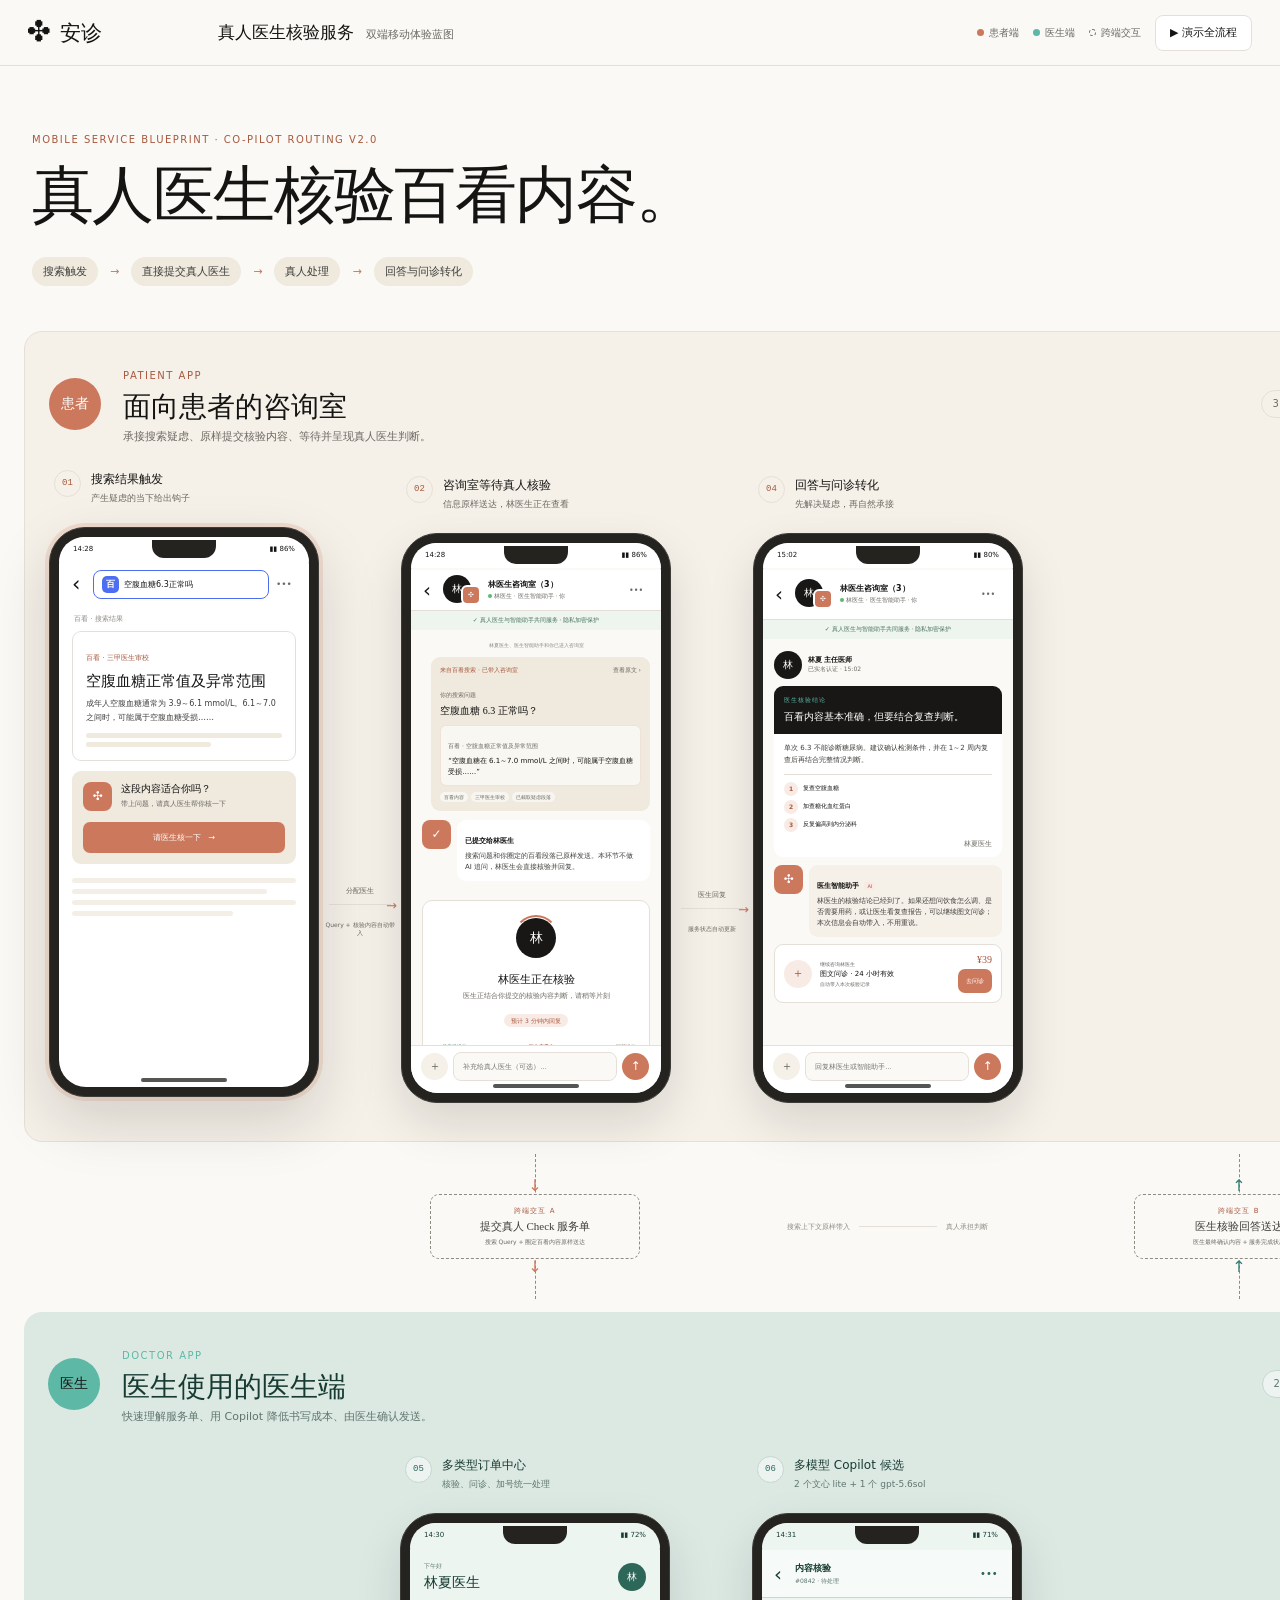
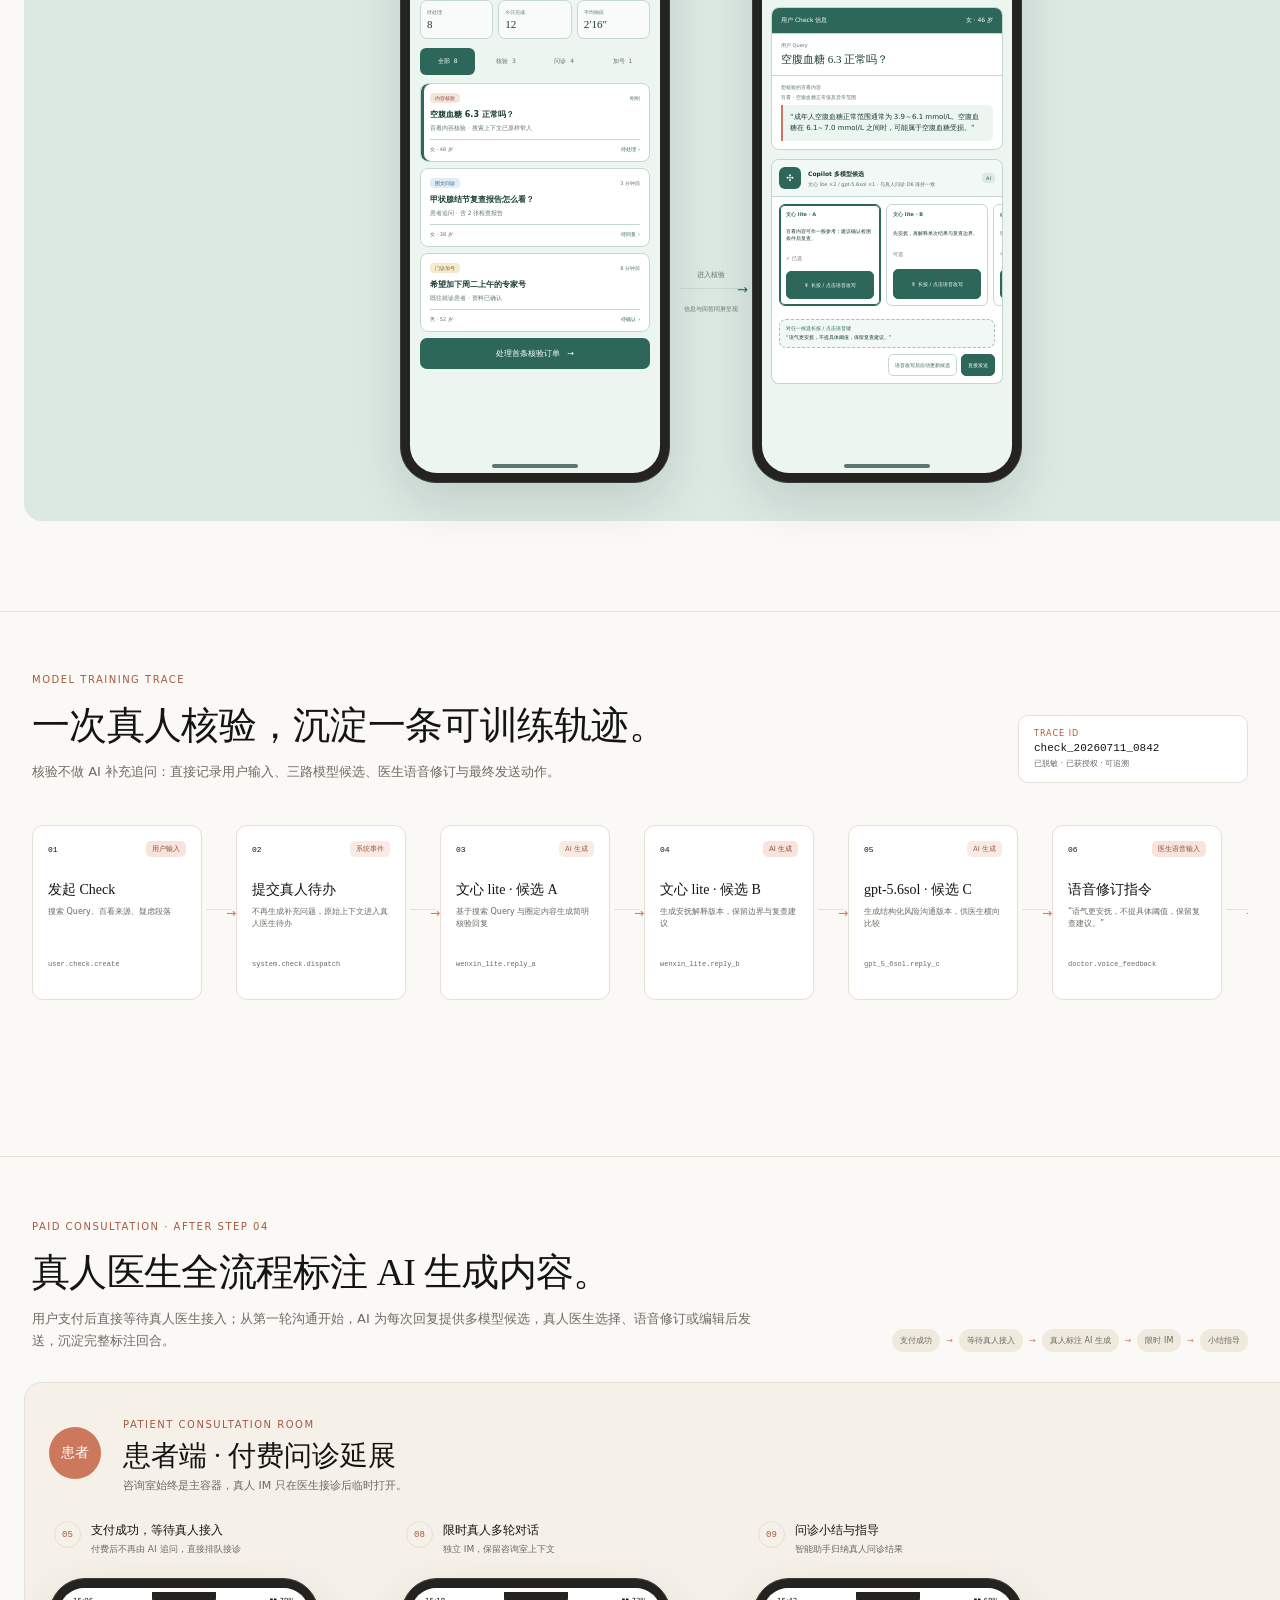
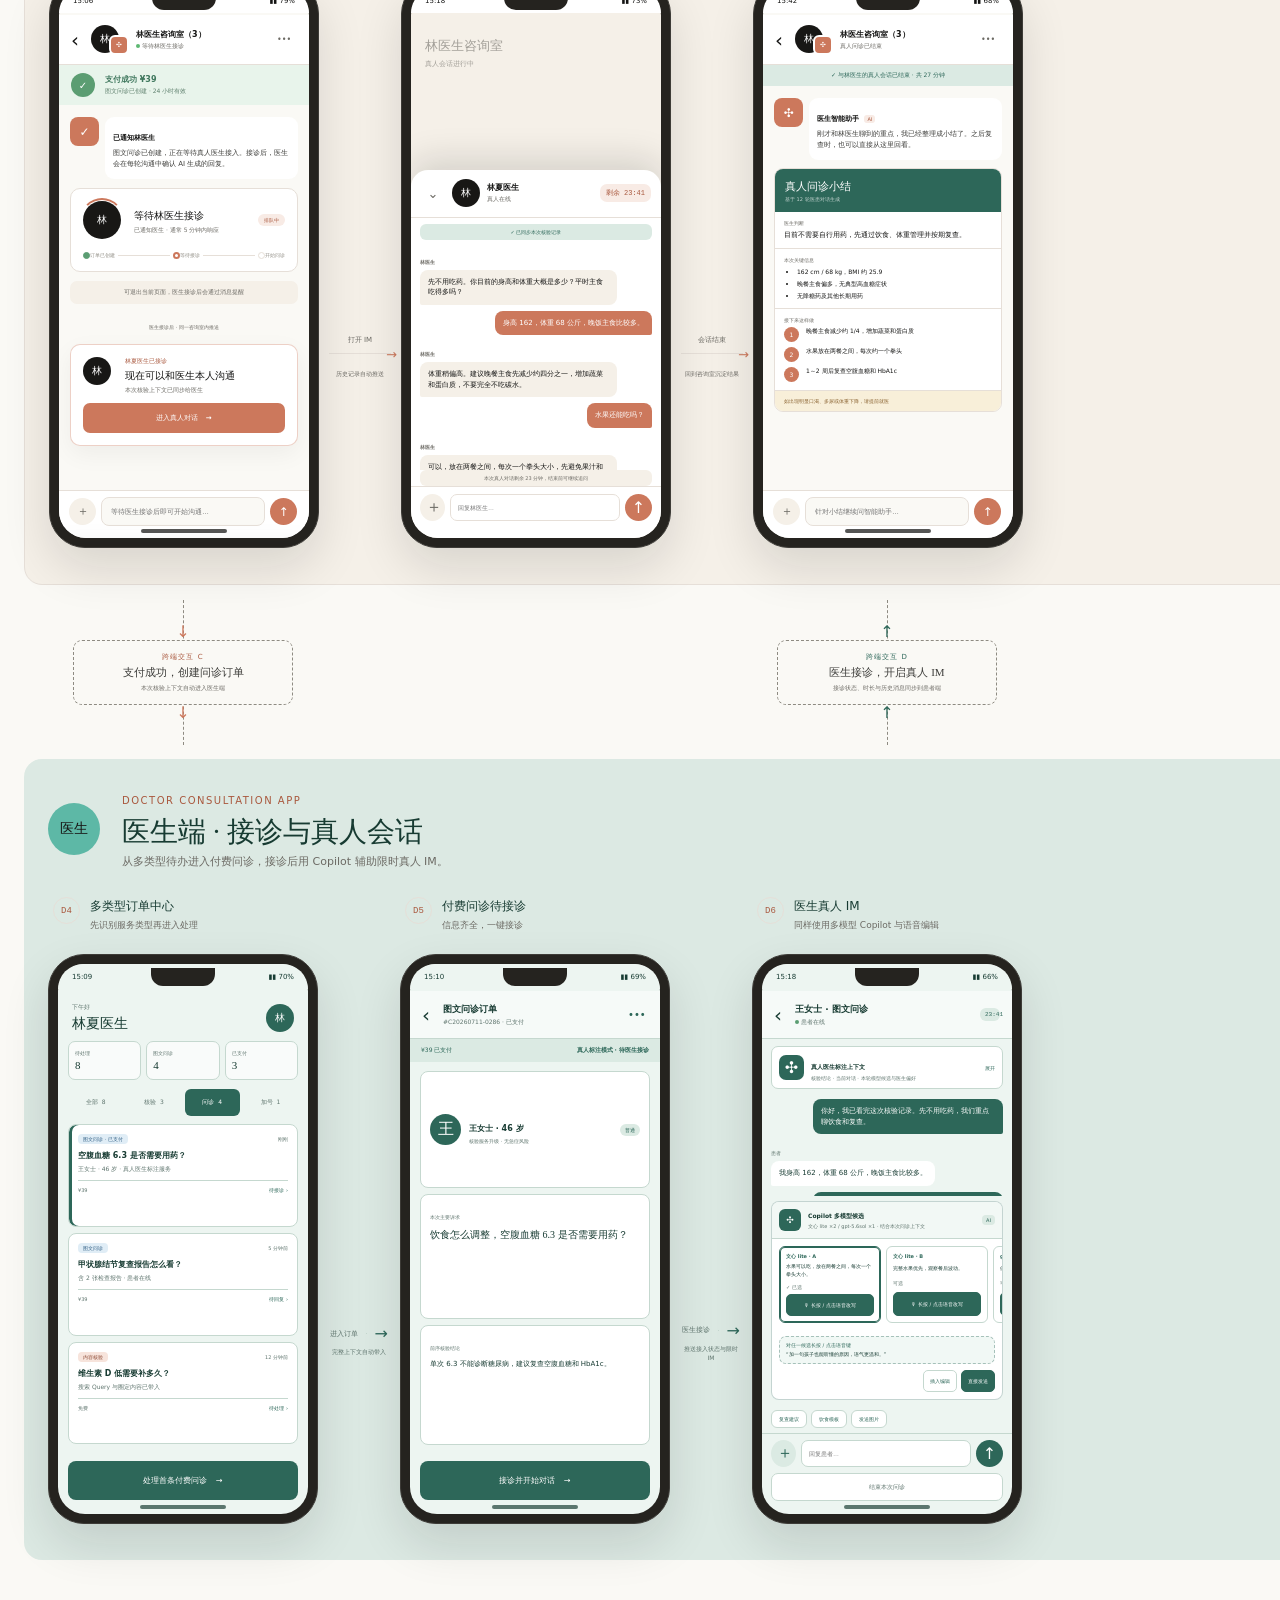
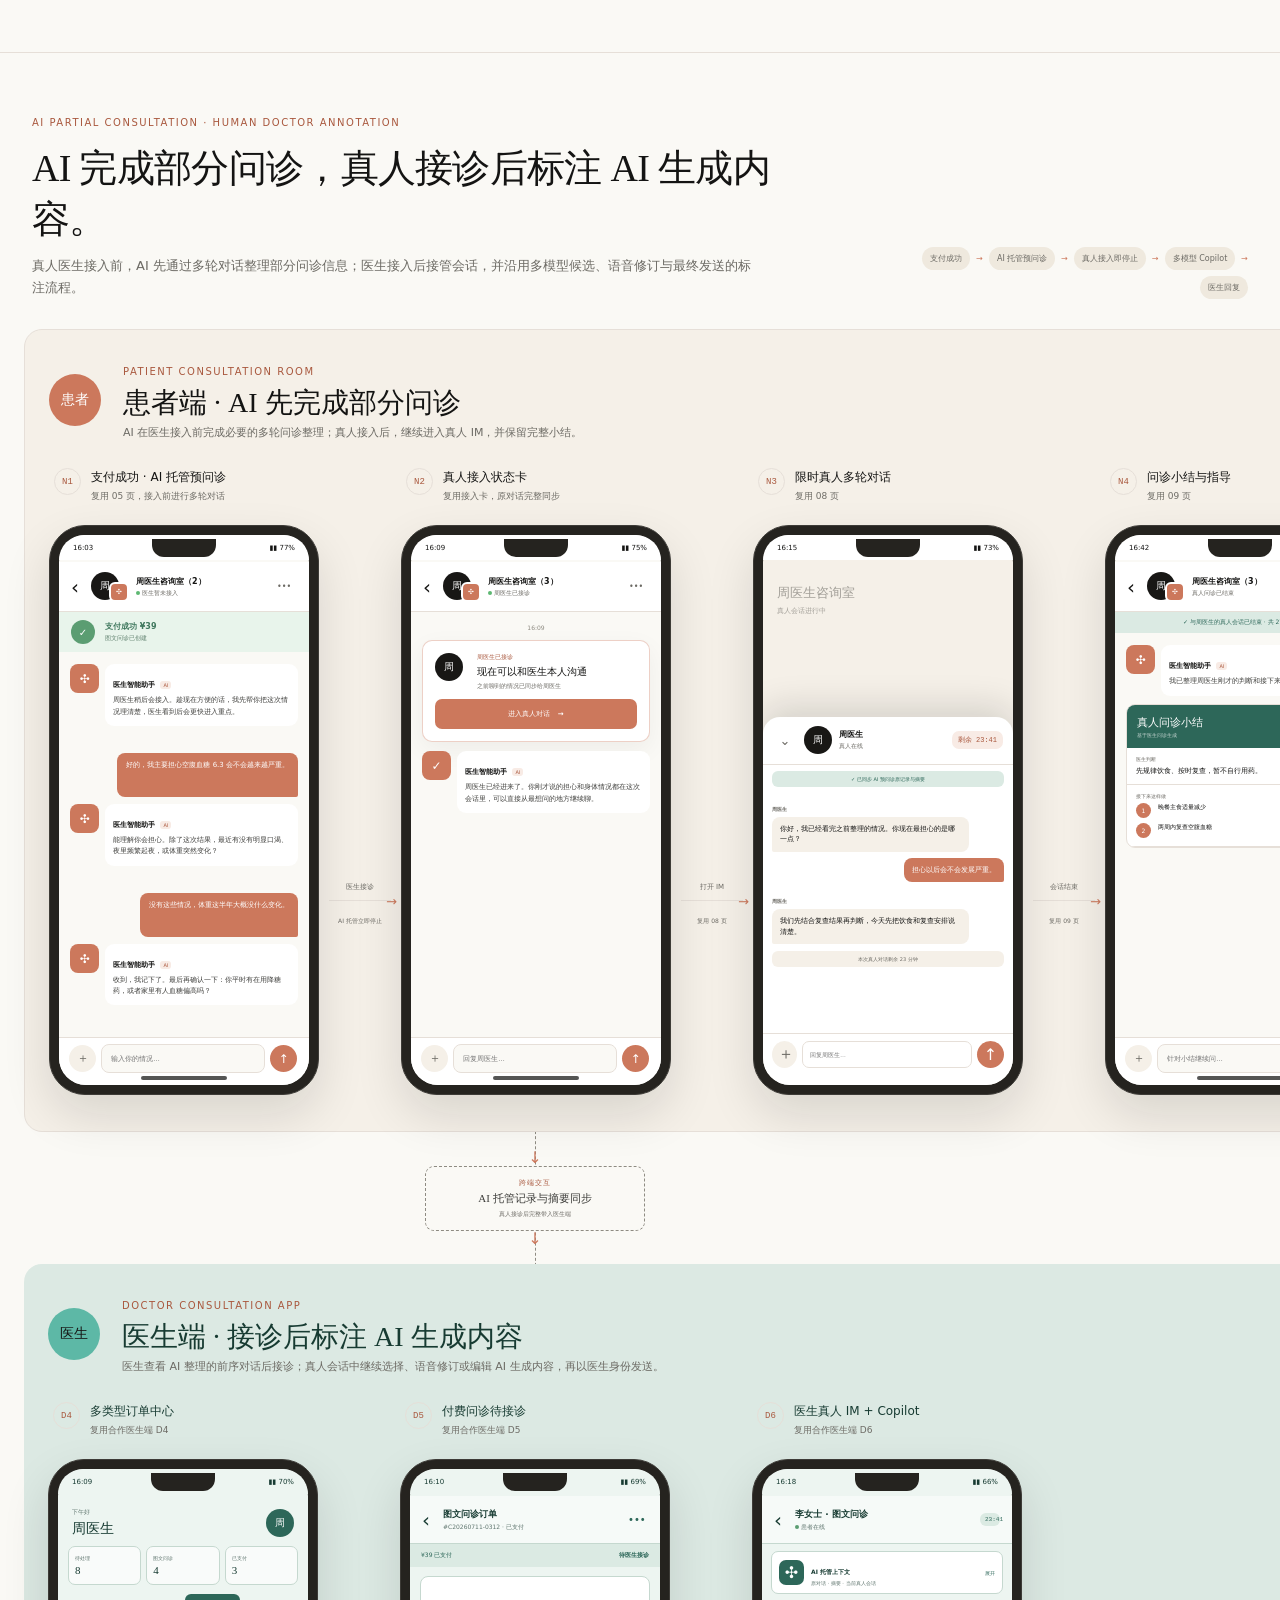
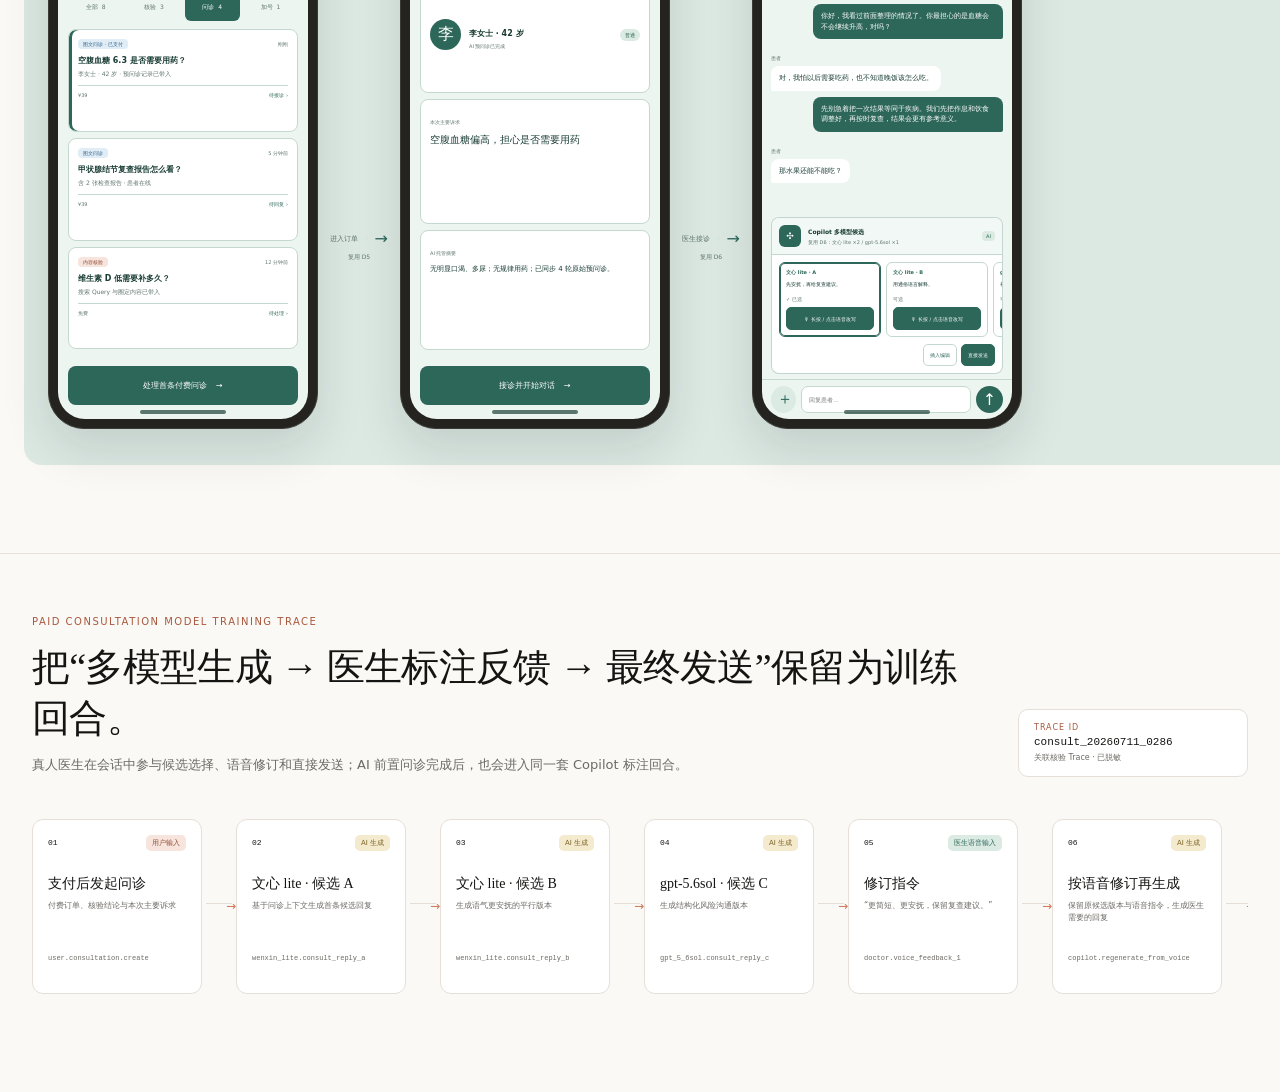
==== commit 0462239d: "Publish blueprint v8" ====
--- a/index.html
+++ b/index.html
@@ -6,7 +6,7 @@
     <meta name="theme-color" content="#faf9f5" />
     <meta name="description" content="安诊真人医生核验服务双端移动流程设计" />
     <title>安诊 · 双端移动服务蓝图</title>
-    <link rel="stylesheet" href="styles.css" />
+    <link rel="stylesheet" href="styles.css?v=blueprint-v8" />
   </head>
   <body>
     <header class="topbar">
@@ -23,9 +23,8 @@
 
     <main id="top">
       <section class="intro">
-        <span class="eyebrow">MOBILE SERVICE BLUEPRINT · V1.0</span>
-        <h1>从搜索疑虑，到医生确认。</h1>
-        <p>每一屏只推进一个决定：AI 缩短表达成本，真人医生保留最终判断。</p>
+        <span class="eyebrow">MOBILE SERVICE BLUEPRINT · CO-PILOT ROUTING V2.0</span>
+        <h1>真人医生核验百看内容。</h1>
         <div class="flow-summary" aria-label="流程摘要">
           <span>搜索触发</span><b>→</b><span>直接提交真人医生</span><b>→</b><span>真人处理</span><b>→</b><span>回答与问诊转化</span>
         </div>
@@ -36,8 +35,8 @@
           <section class="lane patient-lane" data-lane="patient">
             <header class="lane-header">
               <div class="lane-role patient-role"><span>患者</span></div>
-              <div><span class="eyebrow">PATIENT APP</span><h2>面向患者的咨询室</h2><p>承接疑虑、收集关键信息、反馈进度、呈现医生判断。</p></div>
-              <div class="lane-count">4 个移动界面</div>
+              <div><span class="eyebrow">PATIENT APP</span><h2>面向患者的咨询室</h2><p>承接搜索疑虑、原样提交核验内容、等待并呈现真人医生判断。</p></div>
+              <div class="lane-count">3 个移动界面</div>
             </header>
 
             <div class="flow-grid patient-grid">
@@ -46,10 +45,10 @@
                 <div class="phone-shell patient-phone">
                   <div class="phone-top"><span>14:28</span><i></i><span>▮▮ 86%</span></div>
                   <div class="phone-screen search-screen">
-                    <div class="search-nav"><span class="back">‹</span><div><b>B</b><span>空腹血糖6.3正常吗</span></div><em>•••</em></div>
-                    <div class="search-source">百度健康 · 搜索结果</div>
+                    <div class="search-nav"><span class="back">‹</span><div><b>百</b><span>空腹血糖6.3正常吗</span></div><em>•••</em></div>
+                    <div class="search-source">百看 · 搜索结果</div>
                     <article class="result-card">
-                      <span class="source-badge">百科 · 三甲医生审校</span>
+                      <span class="source-badge">百看 · 三甲医生审校</span>
                       <h3>空腹血糖正常值及异常范围</h3>
                       <p>成年人空腹血糖通常为 3.9～6.1 mmol/L。6.1～7.0 之间时，可能属于空腹血糖受损……</p>
                       <div class="content-fade"><i></i><i></i></div>
@@ -68,7 +67,7 @@
               <div class="connector patient-connector" aria-label="分配医生并带入上下文"><span>分配医生</span><i></i><b>→</b><small>Query + 核验内容自动带入</small></div>
 
               <article class="phone-step" id="step-p2" data-index="2">
-                <div class="step-caption"><span>02</span><div><strong>直接提交真人医生</strong><small>要验证的信息原样进入医生待办</small></div></div>
+                <div class="step-caption"><span>02</span><div><strong>咨询室等待真人核验</strong><small>信息原样送达，林医生正在查看</small></div></div>
                 <div class="phone-shell patient-phone">
                   <div class="phone-top"><span>14:28</span><i></i><span>▮▮ 86%</span></div>
                   <div class="phone-screen room-screen">
@@ -77,52 +76,23 @@
                     <div class="chat-body">
                       <div class="group-system">林夏医生、医生智能助手和你已进入咨询室</div>
                       <div class="query-bubble context-pack">
-                        <div class="context-head"><span>来自百度搜索 · 已带入咨询室</span><b>查看原文 ›</b></div>
+                        <div class="context-head"><span>来自百看搜索 · 已带入咨询室</span><b>查看原文 ›</b></div>
                         <label>你的搜索问题</label><strong>空腹血糖 6.3 正常吗？</strong>
-                        <div class="source-preview"><span>百度百科 · 空腹血糖正常值及异常范围</span><p>“空腹血糖在 6.1～7.0 mmol/L 之间时，可能属于空腹血糖受损……”</p></div>
-                        <div class="context-meta"><span>百科内容</span><span>三甲医生审校</span><span>已截取疑虑段落</span></div>
+                        <div class="source-preview"><span>百看 · 空腹血糖正常值及异常范围</span><p>“空腹血糖在 6.1～7.0 mmol/L 之间时，可能属于空腹血糖受损……”</p></div>
+                        <div class="context-meta"><span>百看内容</span><span>三甲医生审校</span><span>已截取疑虑段落</span></div>
                       </div>
-                      <div class="ai-row"><div class="mini-ai">✓</div><span><strong>已提交给林医生</strong><p>你想验证的百科段落和搜索问题已原样发送给真人医生。无需再补充信息，医生处理后会直接在这里回复。</p></span></div>
-                                            <div class="live-dialogue" id="liveDialogue" hidden></div>
-                                            <div class="question-panel waiting-panel">
-                                              <div class="q-progress"><span>等待真人处理</span><b>预计 3 分钟内</b></div>
-                                              <i class="progress-bar"></i>
-                                              <h3>林医生正在查看这段内容</h3>
-                                              <button class="selected" type="button">百科原文与搜索 Query 已同步</button>
-                                              <button type="button">用户无需填写补充信息</button>
-                                              <button type="button">有回复后自动提醒</button>
-                                            </div>
-                                            <button class="primary-action" id="submitCheckBtn" type="button">已提交，等待医生回复</button>
-                      <div class="scroll-hint">上下滑动查看完整对话</div>
-                    </div>
-                    <form class="chat-composer" data-reply="收到，我会把这条信息一起整理给林医生。我们继续补充下面的信息就好。"><button type="button" aria-label="添加内容">＋</button><input autocomplete="off" placeholder="和医生、智能助手说点什么…" /><button class="send-chat" type="submit" aria-label="发送">↑</button></form>
-                  </div>
-                  <div class="home-indicator"></div>
-                </div>
-              </article>
-
-              <div class="connector patient-connector"><span>提交成功</span><i></i><b>→</b><small>即时反馈，不让用户猜进度</small></div>
-
-              <article class="phone-step" id="step-p3" data-index="3">
-                <div class="step-caption"><span>03</span><div><strong>医生核验中</strong><small>等待也有明确状态</small></div></div>
-                <div class="phone-shell patient-phone">
-                  <div class="phone-top"><span>14:30</span><i></i><span>▮▮ 84%</span></div>
-                  <div class="phone-screen room-screen">
-                    <header class="room-head group-room-head"><span>‹</span><div class="group-avatars"><div class="doctor-avatar">林</div><div class="assistant-avatar">✣</div></div><div><strong>林医生咨询室（3）</strong><small><i></i> 林医生 · 医生智能助手 · 你</small></div><em>•••</em></header>
-                    <div class="trust-line">✓ 真人医生与智能助手共同服务 · 隐私加密保护</div>
-                    <div class="chat-body waiting-body">
-                      <div class="my-summary"><strong>我已补充</strong><p>晨起空腹 10 小时 · 首次发现偏高 · 母亲有糖尿病</p></div>
-                      <div class="ai-row"><div class="mini-ai">✣</div><span><strong>医生智能助手 <em>AI</em></strong><p>好，百科内容、血糖 6.3 和这 3 项信息已一起送给林医生。我会在这里同步进度，医生回复后马上提醒你。</p></span></div>
-                      <div class="waiting-panel">
+                      <div class="ai-row"><div class="mini-ai">✓</div><span><strong>已提交给林医生</strong><p>搜索问题和你圈定的百看段落已原样发送。本环节不做 AI 追问，林医生会直接核验并回复。</p></span></div>
+                      <div class="waiting-panel direct-doctor-waiting">
                         <div class="orbit"><div class="doctor-avatar">林</div><i></i></div>
                         <strong>林医生正在核验</strong>
-                        <p>会结合你的个人情况判断，请稍等片刻</p>
+                        <p>医生正结合你提交的核验内容判断，请稍等片刻</p>
                         <span>预计 3 分钟内回复</span>
                         <div class="waiting-steps"><b class="done">✓ 信息已送达</b><i></i><b class="active">医生查看中</b><i></i><b>回答送达</b></div>
                       </div>
                       <div class="soft-tip">可退出此页面，医生回复后会通过消息通知你</div>
-                    </div>
-                    <form class="chat-composer" data-reply="收到，我会把这条补充同步给林医生。核验还在进行，回复后我马上告诉你。"><button type="button" aria-label="添加内容">＋</button><input autocomplete="off" placeholder="继续补充，智能助手会及时回应…" /><button class="send-chat" type="submit" aria-label="发送">↑</button></form>
+                      <div class="scroll-hint">上下滑动查看完整对话</div>
+                    </div>
+                    <form class="chat-composer" data-reply="收到，这条消息会原样同步给林医生，不会触发 AI 补充追问。"><button type="button" aria-label="添加内容">＋</button><input autocomplete="off" placeholder="补充给真人医生（可选）…" /><button class="send-chat" type="submit" aria-label="发送">↑</button></form>
                   </div>
                   <div class="home-indicator"></div>
                 </div>
@@ -140,8 +110,8 @@
                     <div class="chat-body">
                       <div class="doctor-label"><div class="doctor-avatar">林</div><span><strong>林夏 主任医师</strong><small>已实名认证 · 15:02</small></span></div>
                       <article class="doctor-answer">
-                        <header><span>医生核验结论</span><strong>百科内容基本准确，但要结合复查判断。</strong></header>
-                        <p>单次 6.3 不能诊断糖尿病。结合首次发现偏高且有家族史，建议 1～2 周内复查。</p>
+                        <header><span>医生核验结论</span><strong>百看内容基本准确，但要结合复查判断。</strong></header>
+                        <p>单次 6.3 不能诊断糖尿病。建议确认检测条件，并在 1～2 周内复查后再结合完整情况判断。</p>
                         <ul><li><b>1</b>复查空腹血糖</li><li><b>2</b>加查糖化血红蛋白</li><li><b>3</b>反复偏高到内分泌科</li></ul>
                         <div class="doctor-sign">林夏医生</div>
                       </article>
@@ -159,10 +129,10 @@
           <section class="handoff-zone" aria-label="患者端与医生端交互">
             <div class="handoff-line submit-line" id="bridge-submit">
               <span class="arrow-down">↓</span>
-              <div><i>跨端交互 A</i><strong>提交真人 Check 服务单</strong><small>搜索 Query + 核验内容 + 3 项个性化信息</small></div>
+              <div><i>跨端交互 A</i><strong>提交真人 Check 服务单</strong><small>搜索 Query + 圈定百看内容原样送达</small></div>
               <span class="arrow-down">↓</span>
             </div>
-            <div class="handoff-center"><span>AI 结构化信息</span><i></i><span>真人承担判断</span></div>
+            <div class="handoff-center"><span>搜索上下文原样带入</span><i></i><span>真人承担判断</span></div>
             <div class="handoff-line response-line" id="bridge-response">
               <span class="arrow-up">↑</span>
               <div><i>跨端交互 B</i><strong>医生核验回答送达</strong><small>医生最终确认内容 + 服务完成状态</small></div>
@@ -174,7 +144,7 @@
             <header class="lane-header">
               <div class="lane-role doctor-role"><span>医生</span></div>
               <div><span class="eyebrow">DOCTOR APP</span><h2>医生使用的医生端</h2><p>快速理解服务单、用 Copilot 降低书写成本、由医生确认发送。</p></div>
-              <div class="lane-count">3 个移动界面</div>
+              <div class="lane-count">2 个移动界面</div>
             </header>
 
             <div class="flow-grid doctor-grid">
@@ -190,7 +160,7 @@
                     <div class="order-overview"><div><span>待处理</span><strong>8</strong></div><div><span>今日完成</span><strong>12</strong></div><div><span>平均响应</span><strong>2′16″</strong></div></div>
                     <div class="order-tabs"><button class="active" type="button">全部 <i>8</i></button><button type="button">核验 <i>3</i></button><button type="button">问诊 <i>4</i></button><button type="button">加号 <i>1</i></button></div>
                     <div class="order-list">
-                      <article class="mobile-order active-order"><header><span class="order-type check-type">内容核验</span><time>刚刚</time></header><strong>空腹血糖 6.3 正常吗？</strong><p>百度百科内容核验 · 已补充 3 项信息</p><footer><span>女 · 46 岁</span><b>待处理 ›</b></footer></article>
+                      <article class="mobile-order active-order"><header><span class="order-type check-type">内容核验</span><time>刚刚</time></header><strong>空腹血糖 6.3 正常吗？</strong><p>百看内容核验 · 搜索上下文已原样带入</p><footer><span>女 · 46 岁</span><b>待处理 ›</b></footer></article>
                       <article class="mobile-order"><header><span class="order-type consult-type">图文问诊</span><time>3 分钟前</time></header><strong>甲状腺结节复查报告怎么看？</strong><p>患者追问 · 含 2 张检查报告</p><footer><span>女 · 38 岁</span><b>待回复 ›</b></footer></article>
                       <article class="mobile-order"><header><span class="order-type plus-type">门诊加号</span><time>8 分钟前</time></header><strong>希望加下周二上午的专家号</strong><p>既往就诊患者 · 资料已确认</p><footer><span>男 · 52 岁</span><b>待确认 ›</b></footer></article>
                       <button class="teal-button flow-trigger" data-target="step-d2" type="button">处理首条核验订单 <span>→</span></button>
@@ -211,59 +181,23 @@
                     <section class="doctor-info-sheet">
                       <div class="sheet-head"><span>用户 Check 信息</span><b>女 · 46 岁</b></div>
                       <div class="info-block"><label>用户 Query</label><h3>空腹血糖 6.3 正常吗？</h3></div>
-                      <div class="info-block"><label>想核验的百科内容</label><small>百度百科 · 空腹血糖正常值及异常范围</small><blockquote>“成年人空腹血糖正常范围通常为 3.9～6.1 mmol/L。空腹血糖在 6.1～7.0 mmol/L 之间时，可能属于空腹血糖受损。”</blockquote></div>
-                      <div class="info-block"><label>用户补充信息</label><dl><div><dt>测量条件</dt><dd>晨起空腹 10 小时</dd></div><div><dt>既往情况</dt><dd>首次发现偏高</dd></div><div><dt>风险因素</dt><dd>母亲有糖尿病</dd></div></dl></div>
+                      <div class="info-block"><label>想核验的百看内容</label><small>百看 · 空腹血糖正常值及异常范围</small><blockquote>“成年人空腹血糖正常范围通常为 3.9～6.1 mmol/L。空腹血糖在 6.1～7.0 mmol/L 之间时，可能属于空腹血糖受损。”</blockquote></div>
                     </section>
-                    <div class="copilot-inline-head"><div class="copilot-icon">✣</div><span><strong>Copilot 预生成回复</strong><small>2 个文心 lite + 1 个 gpt-5.6sol · 点击选择</small></span></div>
-                                        <div class="full-draft-carousel">
-                                          <button class="full-draft compact-draft selected" type="button" data-reply="这段百科内容基本准确。你这次空腹血糖 6.3 mmol/L 略高于一般参考上限，但单次结果不能诊断糖尿病，更适合理解为需要复查确认。\n\n建议保持正常饮食，1～2 周内复查空腹血糖，并同步检查糖化血红蛋白（HbA1c）。如果复查仍 ≥6.1 mmol/L，再到内分泌科进一步评估。">
-                                            <header><span><i>A</i><strong>文心 lite · 简明结论</strong></span><b>✓ 已选择</b></header>
-                                            <p>这段百科内容基本准确。空腹血糖 6.3 mmol/L 略高于一般参考上限，但单次结果不能诊断糖尿病。</p>
-                                            <p>建议 1～2 周内复查空腹血糖，并同步检查糖化血红蛋白（HbA1c）。</p>
-                                            <footer><span>边界清楚</span><span>适合快速回复</span><button class="voice-edit" type="button">语音编辑</button></footer>
-                                          </button>
-                                          <button class="full-draft compact-draft" type="button" data-reply="先不用太紧张。这段百科对正常范围和空腹血糖受损的描述基本没问题，但你这次 6.3 mmol/L 只能说明结果偏高，需要结合采血条件和复查结果判断。\n\n如果近期熬夜、感染、压力大或饮食变化明显，也可能影响一次结果。建议按正常饮食生活 1～2 周后复查空腹血糖和 HbA1c。">
-                                            <header><span><i>B</i><strong>文心 lite · 安抚解释</strong></span><b>可选</b></header>
-                                            <p>先不用太紧张。百科对范围的描述基本没问题，但这次 6.3 只能说明偏高，需要复查确认。</p>
-                                            <p>近期熬夜、感染、压力或饮食变化也可能影响结果。</p>
-                                            <footer><span>语气温和</span><span>解释更充分</span><button class="voice-edit" type="button">语音编辑</button></footer>
-                                          </button>
-                                          <button class="full-draft compact-draft" type="button" data-reply="从你提供的信息看，6.3 mmol/L 落在空腹血糖受损区间附近，百科原文可以作为参考，但不能替代诊断。更稳妥的处理是复核检测条件、重复检测，并结合 HbA1c 判断近 2～3 个月血糖水平。\n\n如果复查仍偏高，或伴有口渴、多尿、体重下降等症状，应尽快到内分泌科就诊。">
-                                            <header><span><i>C</i><strong>gpt-5.6sol · 结构化建议</strong></span><b>可选</b></header>
-                                            <p>6.3 mmol/L 落在空腹血糖受损区间附近。百科可作参考，但不能替代诊断。</p>
-                                            <p>建议复核检测条件、重复检测，并结合 HbA1c 判断近 2～3 个月血糖水平。</p>
-                                            <footer><span>结构完整</span><span>风险提示清楚</span><button class="voice-edit" type="button">语音编辑</button></footer>
-                                          </button>
-                                        </div>
-                        <p>你看到的百科表述总体没有问题，但“可能属于空腹血糖受损”并不等于已经患糖尿病。空腹血糖 6.3 mmol/L 属于偏高，需要结合检测条件和复查结果判断。</p>
-                        <p>这次是在规范空腹状态下检测，加上母亲有糖尿病，建议 1～2 周后复查空腹血糖和糖化血红蛋白。目前不用过度焦虑，也不建议自行用药。</p>
-                      </button>
-                    </div>
-                    <div class="carousel-guide"><i class="active"></i><i></i><span>左右滑动查看完整回答</span></div>
-                    <div class="quick-send-bar"><span><small>已选回答 A</small><strong>可直接发送或编辑</strong></span><button class="ghost-clinic flow-trigger" data-target="step-d3" type="button">编辑</button><button class="teal-button flow-trigger" data-target="bridge-response" type="button">直接发送</button></div>
+                    <section class="doctor-copilot-reply check-copilot">
+                      <header><div class="copilot-icon">✣</div><div><strong>Copilot 多模型候选</strong><small>文心 lite ×2 / gpt-5.6sol ×1 · 与真人问诊 D6 保持一致</small></div><span>AI</span></header>
+                      <div class="live-model-candidates">
+                        <div class="live-model-card selected" data-check-reply="这段百看内容关于一般参考范围的表述基本准确。单次 6.3 mmol/L 不能作为诊断依据，建议确认检测条件后在 1～2 周内复查。" role="button" tabindex="0"><span>文心 lite · A</span><p>百看内容可作一般参考；建议确认检测条件后复查。</p><small>✓ 已选</small><button class="voice-edit" data-voice-target="check" data-source="文心 lite · A" type="button">🎙 长按 / 点击语音改写</button></div>
+                        <div class="live-model-card" data-check-reply="先不用太紧张。百看内容可以参考，但一次结果仍要结合检测条件和复查结果判断，保持正常作息后复查即可。" role="button" tabindex="0"><span>文心 lite · B</span><p>先安抚，再解释单次结果与复查边界。</p><small>可选</small><button class="voice-edit" data-voice-target="check" data-source="文心 lite · B" type="button">🎙 长按 / 点击语音改写</button></div>
+                        <div class="live-model-card" data-check-reply="百看内容不能替代个体诊断。若重复检测仍偏高，或伴有明显不适，建议及时线下就诊并进一步检查。" role="button" tabindex="0"><span>gpt-5.6sol · C</span><p>强调风险边界、复查与线下就医建议。</p><small>可选</small><button class="voice-edit" data-voice-target="check" data-source="gpt-5.6sol · C" type="button">🎙 长按 / 点击语音改写</button></div>
+                      </div>
+                      <div class="voice-command-card compact-voice"><span>对任一候选长按 / 点击语音键</span><b>“语气更安抚，不提具体阈值，保留复查建议。”</b></div>
+                      <footer><button type="button">语音改写后自动更新候选</button><button class="flow-trigger" data-target="bridge-response" type="button">直接发送</button></footer>
+                    </section>
                   </div>
                   <div class="home-indicator dark-indicator"></div>
                 </div>
               </article>
 
-              <div class="connector doctor-connector"><span>需要调整时</span><i></i><b>→</b><small>一键进入轻量编辑</small></div>
-
-              <article class="phone-step" id="step-d3" data-index="7">
-                <div class="step-caption"><span>07</span><div><strong>轻量编辑并发送</strong><small>常用修改一触即达</small></div></div>
-                <div class="phone-shell doctor-phone">
-                  <div class="phone-top dark-top"><span>14:32</span><i></i><span>▮▮ 70%</span></div>
-                  <div class="phone-screen doctor-mobile editor-mobile">
-                    <header class="doctor-nav"><span>‹</span><div><strong>语音编辑回复</strong><small>可直接说出需要修正的地方</small></div><em>✓</em></header>
-                    <div class="edit-label"><span>AI 回复卡</span><button type="button" id="editReplyBtn">语音编辑</button></div>
-                    <textarea id="doctorReplyText">这段百科内容基本准确。你这次空腹血糖 6.3 mmol/L 高于一般参考上限，但单次结果不能诊断糖尿病，更符合“需要复查确认”的情况。
-
-结合你是首次发现偏高、且有糖尿病家族史，建议保持正常饮食，1～2 周内复查空腹血糖，并同时检查糖化血红蛋白（HbA1c）。如果复查仍 ≥6.1 mmol/L，建议到内分泌科进一步评估。</textarea>
-                    <div class="smart-check"><span>✣ Copilot 检查完成</span><b>可先语音补充修改方向，再生成符合医生表达习惯的回复</b></div>
-                    <div class="send-confirm simple-send"><button class="teal-button flow-trigger" data-target="bridge-response" id="sendReplyBtn" type="button">发送给患者 <span>↑</span></button></div>
-                  </div>
-                  <div class="home-indicator dark-indicator"></div>
-                </div>
-              </article>
             </div>
           </section>
         </div>
@@ -274,7 +208,7 @@
           <div>
             <span class="eyebrow">MODEL TRAINING TRACE</span>
             <h2 id="traceTitle">一次真人核验，沉淀一条可训练轨迹。</h2>
-            <p>从用户带入疑虑，到医生最终发送，每一次输入、生成、选择和修改，都能形成带上下文与人类反馈的训练数据。</p>
+            <p>核验不做 AI 补充追问：直接记录用户输入、三路模型候选、医生语音修订与最终发送动作。</p>
           </div>
           <div class="trace-id"><span>TRACE ID</span><strong>check_20260711_0842</strong><small>已脱敏 · 已获授权 · 可追溯</small></div>
         </header>
@@ -283,71 +217,71 @@
           <article class="trace-event user-event">
             <header><span>01</span><b>用户输入</b></header>
             <strong>发起 Check</strong>
-            <p>搜索 Query、百科来源、疑虑段落</p>
+            <p>搜索 Query、百看来源、疑虑段落</p>
             <code>user.check.create</code>
           </article>
           <div class="trace-arrow"><i></i><span>→</span></div>
           <article class="trace-event assistant-event">
-            <header><span>02</span><b>AI 回复</b></header>
-            <strong>理解并承接</strong>
-            <p>复述关注点、说明流程与提问价值</p>
-            <code>assistant.reply</code>
+            <header><span>02</span><b>系统事件</b></header>
+            <strong>提交真人待办</strong>
+            <p>不再生成补充问题，原始上下文进入真人医生待办</p>
+            <code>system.check.dispatch</code>
           </article>
           <div class="trace-arrow"><i></i><span>→</span></div>
           <article class="trace-event question-event">
-            <header><span>03</span><b>AI 追问</b></header>
-            <strong>测量条件</strong>
-            <p>“这次 6.3 mmol/L 是在什么情况下测的？”</p>
-            <code>question.measurement_context</code>
+            <header><span>03</span><b>AI 生成</b></header>
+            <strong>文心 lite · 候选 A</strong>
+            <p>基于搜索 Query 与圈定内容生成简明核验回复</p>
+            <code>wenxin_lite.reply_a</code>
           </article>
           <div class="trace-arrow"><i></i><span>→</span></div>
           <article class="trace-event user-event">
-            <header><span>04</span><b>用户输入</b></header>
-            <strong>回答测量条件</strong>
-            <p>“晨起空腹 10 小时测的。”</p>
-            <code>answer.measurement_context</code>
+            <header><span>04</span><b>AI 生成</b></header>
+            <strong>文心 lite · 候选 B</strong>
+            <p>生成安抚解释版本，保留边界与复查建议</p>
+            <code>wenxin_lite.reply_b</code>
           </article>
           <div class="trace-arrow"><i></i><span>→</span></div>
           <article class="trace-event question-event">
-            <header><span>05</span><b>AI 追问</b></header>
-            <strong>既往血糖情况</strong>
-            <p>“以前是否出现过血糖偏高？”</p>
-            <code>question.glucose_history</code>
+            <header><span>05</span><b>AI 生成</b></header>
+            <strong>gpt-5.6sol · 候选 C</strong>
+            <p>生成结构化风险沟通版本，供医生横向比较</p>
+            <code>gpt_5_6sol.reply_c</code>
           </article>
           <div class="trace-arrow"><i></i><span>→</span></div>
           <article class="trace-event user-event">
-            <header><span>06</span><b>用户输入</b></header>
-            <strong>回答既往情况</strong>
-            <p>“第一次发现偏高。”</p>
-            <code>answer.glucose_history</code>
+            <header><span>06</span><b>医生语音输入</b></header>
+            <strong>语音修订指令</strong>
+            <p>“语气更安抚，不提具体阈值，保留复查建议。”</p>
+            <code>doctor.voice_feedback</code>
           </article>
           <div class="trace-arrow"><i></i><span>→</span></div>
           <article class="trace-event question-event">
-            <header><span>07</span><b>AI 追问</b></header>
-            <strong>高风险因素</strong>
-            <p>“你是否有糖尿病家族史等高风险因素？”</p>
-            <code>question.risk_factors</code>
+            <header><span>07</span><b>AI 生成</b></header>
+            <strong>修订后候选</strong>
+            <p>保留原候选上下文，按医生语音要求重新生成</p>
+            <code>copilot.regenerate_from_voice</code>
           </article>
           <div class="trace-arrow"><i></i><span>→</span></div>
           <article class="trace-event user-event">
-            <header><span>08</span><b>用户输入</b></header>
-            <strong>回答风险因素</strong>
-            <p>“母亲有糖尿病。”</p>
-            <code>answer.risk_factors</code>
+            <header><span>08</span><b>医生动作</b></header>
+            <strong>选择并编辑</strong>
+            <p>选择候选、确认修改差异与最终回答</p>
+            <code>doctor.select_and_edit</code>
           </article>
           <div class="trace-arrow"><i></i><span>→</span></div>
           <article class="trace-event copilot-event">
-            <header><span>09</span><b>Copilot 生成</b></header>
-            <strong>候选回答 A / B</strong>
-            <p>完整上下文、模型版本与生成参数</p>
-            <code>copilot.candidates</code>
+            <header><span>09</span><b>医生动作</b></header>
+            <strong>最终发送</strong>
+            <p>以真人医生身份向患者发送核验回答</p>
+            <code>doctor.finalize</code>
           </article>
           <div class="trace-arrow"><i></i><span>→</span></div>
           <article class="trace-event doctor-event">
-            <header><span>10</span><b>医生动作</b></header>
-            <strong>直发 / 编辑后发</strong>
-            <p>选择结果、修改差异与最终回答</p>
-            <code>doctor.finalize</code>
+            <header><span>10</span><b>系统事件</b></header>
+            <strong>回答送达</strong>
+            <p>回传患者咨询室，并生成后续问诊入口</p>
+            <code>system.check.delivered</code>
           </article>
         </div>
       </section>
@@ -356,10 +290,10 @@
         <header class="extension-header">
           <div>
             <span class="eyebrow">PAID CONSULTATION · AFTER STEP 04</span>
-            <h2 id="consultationTitle">从核验升级为一次完整真人问诊。</h2>
-            <p>圈定一部分合作医生全程参与 AI 回答的标注反馈；用户支付诊费后，直接等待真人接入，医生接诊时开启限时真人 IM，结束后回到咨询室沉淀问诊小结。</p>
+            <h2 id="consultationTitle">真人医生全流程标注 AI 生成内容。</h2>
+            <p>用户支付后直接等待真人医生接入；从第一轮沟通开始，AI 为每次回复提供多模型候选，真人医生选择、语音修订或编辑后发送，沉淀完整标注回合。</p>
           </div>
-          <div class="extension-path"><span>支付成功</span><b>→</b><span>等待真人接入</span><b>→</b><span>合作医生参与标注</span><b>→</b><span>限时 IM</span><b>→</b><span>小结指导</span></div>
+          <div class="extension-path"><span>支付成功</span><b>→</b><span>等待真人接入</span><b>→</b><span>真人标注 AI 生成</span><b>→</b><span>限时 IM</span><b>→</b><span>小结指导</span></div>
         </header>
 
         <div class="extension-viewport" id="extensionViewport">
@@ -368,7 +302,7 @@
               <header class="lane-header compact-lane-header">
                 <div class="lane-role patient-role"><span>患者</span></div>
                 <div><span class="eyebrow">PATIENT CONSULTATION ROOM</span><h2>患者端 · 付费问诊延展</h2><p>咨询室始终是主容器，真人 IM 只在医生接诊后临时打开。</p></div>
-                <div class="lane-count">5 个移动界面</div>
+                <div class="lane-count">3 个移动界面</div>
               </header>
 
               <div class="extension-grid patient-extension-grid">
@@ -380,7 +314,7 @@
                       <header class="room-head group-room-head"><span>‹</span><div class="group-avatars"><div class="doctor-avatar">林</div><div class="assistant-avatar">✣</div></div><div><strong>林医生咨询室（3）</strong><small><i></i> 等待林医生接诊</small></div><em>•••</em></header>
                       <div class="payment-success-tip"><span>✓</span><div><strong>支付成功 ¥39</strong><small>图文问诊已创建 · 24 小时有效</small></div></div>
                       <div class="chat-body">
-                        <div class="ai-row"><div class="mini-ai">✣</div><span><strong>医生智能助手 <em>AI</em></strong><p>问诊已经创建，我正在通知林医生接诊。等待这段时间，我先帮你把最想解决的问题整理好，医生进来就能直接聊重点。</p></span></div>
+                        <div class="ai-row"><div class="mini-ai">✓</div><span><strong>已通知林医生</strong><p>图文问诊已创建，正在等待真人医生接入。接诊后，医生会在每轮沟通中确认 AI 生成的回复。</p></span></div>
                         <div class="accept-wait-card">
                           <div class="wait-doctor"><div class="doctor-avatar">林</div><i></i></div>
                           <div><strong>等待林医生接诊</strong><p>已通知医生 · 通常 5 分钟内响应</p></div>
@@ -388,60 +322,19 @@
                           <footer><i class="done"></i><b>订单已创建</b><em></em><i class="active"></i><b>等待接诊</b><em></em><i></i><b>开始问诊</b></footer>
                         </div>
                         <div class="wait-note">可退出当前页面，医生接诊后会通过消息提醒</div>
-                      </div>
-                      <form class="chat-composer" data-reply="收到，我会把这条信息放进预问诊摘要，林医生接诊后可以直接看到。"><button type="button">＋</button><input placeholder="等待时也可以继续补充…" /><button class="send-chat" type="submit">↑</button></form>
-                    </div>
-                    <div class="home-indicator"></div>
-                  </div>
-                </article>
-
-                <div class="connector patient-connector"><span>等待期间</span><i></i><b>→</b><small>不追加 AI 追问，等待真人接入</small></div>
-
-                <article class="phone-step" id="step-p6">
-                  <div class="step-caption"><span>06</span><div><strong>等待合作医生接入</strong><small>AI 不再追问，保留支付与核验上下文</small></div></div>
-                  <div class="phone-shell patient-phone">
-                    <div class="phone-top"><span>15:08</span><i></i><span>▮▮ 78%</span></div>
-                    <div class="phone-screen room-screen">
-                      <header class="room-head group-room-head"><span>‹</span><div class="group-avatars"><div class="doctor-avatar">林</div><div class="assistant-avatar">✣</div></div><div><strong>林医生咨询室（3）</strong><small><i></i> 智能助手预问诊中</small></div><em>•••</em></header>
-                      <div class="preconsult-banner"><span>✣</span><div><strong>接诊前预问诊</strong><small>你的回答会整理给林医生</small></div><b>2 / 3</b></div>
-                      <div class="chat-body preconsult-chat">
-                        <div class="ai-row"><div class="mini-ai">✣</div><span><strong>医生智能助手 <em>AI</em></strong><p>这次问诊，你最想让林医生帮你解决什么？</p></span></div>
-                        <div class="patient-chat-bubble">主要想知道饮食怎么调，还需不需要吃药。</div>
-                        <div class="ai-row"><div class="mini-ai">✣</div><span><strong>医生智能助手 <em>AI</em></strong><p>明白。最近有明显口渴、多尿或体重下降吗？</p></span></div>
-                        <div class="patient-chat-bubble">都没有。</div>
-                        <div class="ai-row"><div class="mini-ai">✣</div><span><strong>医生智能助手 <em>AI</em></strong><p>好的。现在有在用降糖药或其他长期药物吗？</p></span></div>
-                        <div class="patient-chat-bubble">没有用药。</div>
-                        <div class="preconsult-summary"><span>已整理给医生</span><dl><div><dt>核心诉求</dt><dd>饮食调整、是否用药</dd></div><div><dt>相关症状</dt><dd>无口渴、多尿、体重下降</dd></div><div><dt>当前用药</dt><dd>无</dd></div></dl></div>
-                      </div>
-                      <form class="chat-composer" data-reply="好的，这条也已补充到预问诊摘要里。"><button type="button">＋</button><input placeholder="继续回答或补充…" /><button class="send-chat" type="submit">↑</button></form>
-                    </div>
-                    <div class="home-indicator"></div>
-                  </div>
-                </article>
-
-                <div class="connector patient-connector"><span>医生接诊</span><i></i><b>→</b><small>咨询室推送接入卡</small></div>
-
-                <article class="phone-step" id="step-p7">
-                  <div class="step-caption"><span>07</span><div><strong>医生接入卡</strong><small>点击开启真人 IM 会话层</small></div></div>
-                  <div class="phone-shell patient-phone">
-                    <div class="phone-top"><span>15:12</span><i></i><span>▮▮ 76%</span></div>
-                    <div class="phone-screen room-screen doctor-entry-screen">
-                      <header class="room-head group-room-head"><span>‹</span><div class="group-avatars"><div class="doctor-avatar">林</div><div class="assistant-avatar">✣</div></div><div><strong>林医生咨询室（3）</strong><small><i></i> 林医生已接诊</small></div><em>•••</em></header>
-                      <div class="chat-body">
-                        <div class="system-time">15:12</div>
-                        <div class="doctor-joined-card">
+                        <div class="joined-transition-label">医生接诊后 · 同一咨询室内推送</div>
+                        <div class="doctor-joined-card compact-joined-card">
                           <div class="doctor-avatar">林</div>
-                          <div><span>林夏医生已接诊</span><strong>现在可以和医生本人沟通</strong><p>智能助手的预问诊记录将同步给医生</p></div>
+                          <div><span>林夏医生已接诊</span><strong>现在可以和医生本人沟通</strong><p>本次核验上下文已同步给医生</p></div>
                           <button id="openDoctorImBtn" type="button">进入真人对话 <b>→</b></button>
                         </div>
-                        <div class="ai-row"><div class="mini-ai">✣</div><span><strong>医生智能助手 <em>AI</em></strong><p>林医生已经进来了。点击上面的卡片，就能进入本次限时真人对话；之前的内容我都帮你同步好了。</p></span></div>
                       </div>
-                      <form class="chat-composer" data-reply="林医生已接诊，请点击上方卡片进入真人对话。"><button type="button">＋</button><input placeholder="咨询室消息…" /><button class="send-chat" type="submit">↑</button></form>
+                      <form class="chat-composer"><button type="button" disabled>＋</button><input disabled placeholder="等待医生接诊后即可开始沟通…" /><button class="send-chat" type="button" disabled>↑</button></form>
                       <div class="doctor-im-backdrop" id="doctorImBackdrop"></div>
                       <section class="doctor-im-sheet" id="doctorImSheet" aria-label="与林医生真人对话">
                         <header><button id="closeDoctorImBtn" type="button">⌄</button><div class="doctor-avatar">林</div><div><strong>林夏医生</strong><small>真人在线 · 剩余 29:48</small></div><span>•••</span></header>
-                        <div class="history-imported">✓ 已同步智能助手预问诊记录 6 条</div>
-                        <div class="sheet-welcome"><strong>林夏医生</strong><p>你好，你前面补充的信息我都看到了。我们从饮食和是否需要用药开始聊。</p></div>
+                        <div class="history-imported">✓ 已同步本次核验记录</div>
+                        <div class="sheet-welcome"><strong>林夏医生</strong><p>你好，我已看完你提交的核验内容。我们从你现在最想解决的问题开始聊。</p></div>
                         <form><button type="button">＋</button><input placeholder="回复林医生…" /><button type="button">↑</button></form>
                       </section>
                     </div>
@@ -459,7 +352,7 @@
                       <div class="im-underlay"><span>林医生咨询室</span><p>真人会话进行中</p></div>
                       <section class="doctor-im-sheet open persistent-sheet">
                         <header><button type="button">⌄</button><div class="doctor-avatar">林</div><div><strong>林夏医生</strong><small><i></i> 真人在线</small></div><span class="time-limit">剩余 23:41</span></header>
-                        <div class="history-imported">✓ 已同步核验记录与预问诊对话</div>
+                        <div class="history-imported">✓ 已同步本次核验记录</div>
                         <div class="im-messages">
                           <div class="doctor-im-message"><b>林医生</b><p>先不用吃药。你目前的身高和体重大概是多少？平时主食吃得多吗？</p></div>
                           <div class="patient-im-message">身高 162，体重 68 公斤，晚饭主食比较多。</div>
@@ -503,7 +396,7 @@
             </section>
 
             <section class="extension-handoff-zone" aria-label="付费问诊跨端交互">
-              <div class="extension-handoff payment-handoff" id="consult-payment-handoff"><span>↓</span><div><i>跨端交互 C</i><strong>支付成功，创建问诊订单</strong><small>核验上下文 + 预问诊记录自动进入医生端</small></div><span>↓</span></div>
+              <div class="extension-handoff payment-handoff" id="consult-payment-handoff"><span>↓</span><div><i>跨端交互 C</i><strong>支付成功，创建问诊订单</strong><small>本次核验上下文自动进入医生端</small></div><span>↓</span></div>
               <div class="extension-handoff join-handoff" id="consult-join-handoff"><span>↑</span><div><i>跨端交互 D</i><strong>医生接诊，开启真人 IM</strong><small>接诊状态、时长与历史消息同步到患者端</small></div><span>↑</span></div>
             </section>
 
@@ -523,9 +416,9 @@
                       <div class="order-overview"><div><span>待处理</span><strong>8</strong></div><div><span>图文问诊</span><strong>4</strong></div><div><span>已支付</span><strong>3</strong></div></div>
                       <div class="order-tabs"><button type="button">全部 <i>8</i></button><button type="button">核验 <i>3</i></button><button class="active" type="button">问诊 <i>4</i></button><button type="button">加号 <i>1</i></button></div>
                       <div class="consultation-order-list">
-                        <article class="mobile-order active-order"><header><span class="order-type consult-type">图文问诊 · 已支付</span><time>刚刚</time></header><strong>空腹血糖 6.3 是否需要用药？</strong><p>王女士 · 46 岁 · 已完成预问诊 3 项</p><footer><span>¥39</span><b>待接诊 ›</b></footer></article>
+                      <article class="mobile-order active-order"><header><span class="order-type consult-type">图文问诊 · 已支付</span><time>刚刚</time></header><strong>空腹血糖 6.3 是否需要用药？</strong><p>王女士 · 46 岁 · 真人医生标注服务</p><footer><span>¥39</span><b>待接诊 ›</b></footer></article>
                         <article class="mobile-order"><header><span class="order-type consult-type">图文问诊</span><time>5 分钟前</time></header><strong>甲状腺结节复查报告怎么看？</strong><p>含 2 张检查报告 · 患者在线</p><footer><span>¥39</span><b>待回复 ›</b></footer></article>
-                        <article class="mobile-order"><header><span class="order-type check-type">内容核验</span><time>12 分钟前</time></header><strong>维生素 D 低需要补多久？</strong><p>已补充 2 项信息</p><footer><span>免费</span><b>待处理 ›</b></footer></article>
+                        <article class="mobile-order"><header><span class="order-type check-type">内容核验</span><time>12 分钟前</time></header><strong>维生素 D 低需要补多久？</strong><p>搜索 Query 与圈定内容已带入</p><footer><span>免费</span><b>待处理 ›</b></footer></article>
                       </div>
                       <button class="accept-consult-button flow-trigger" data-target="step-d5" type="button">处理首条付费问诊 <span>→</span></button>
                     </div>
@@ -541,12 +434,11 @@
                     <div class="phone-top dark-top"><span>15:10</span><i></i><span>▮▮ 69%</span></div>
                     <div class="phone-screen doctor-mobile consult-order-screen">
                       <header class="doctor-nav"><span>‹</span><div><strong>图文问诊订单</strong><small>#C20260711-0286 · 已支付</small></div><em>•••</em></header>
-                      <div class="paid-order-strip"><span>¥39 已支付</span><b>等待接诊 03:12</b></div>
+                      <div class="paid-order-strip"><span>¥39 已支付</span><b>真人标注模式 · 待医生接诊</b></div>
                       <div class="consult-order-scroll">
                         <section class="consult-patient-head"><div class="patient-round">王</div><div><strong>王女士 · 46 岁</strong><p>核验服务升级 · 无急症风险</p></div><span>普通</span></section>
                         <section class="doctor-context-card"><label>本次主要诉求</label><h3>饮食怎么调整，空腹血糖 6.3 是否需要用药？</h3></section>
                         <section class="doctor-context-card"><label>前序核验结论</label><p>单次 6.3 不能诊断糖尿病，建议复查空腹血糖和 HbA1c。</p></section>
-                        <section class="doctor-context-card pre-brief"><div><label>智能助手预问诊</label><span>已完成 3 项</span></div><dl><div><dt>症状</dt><dd>无口渴、多尿、体重下降</dd></div><div><dt>用药</dt><dd>无</dd></div><div><dt>关注点</dt><dd>饮食、是否用药</dd></div></dl></section>
                       </div>
                       <button class="accept-consult-button" id="acceptConsultBtn" type="button">接诊并开始对话 <span>→</span></button>
                     </div>
@@ -562,9 +454,9 @@
                     <div class="phone-top dark-top"><span>15:18</span><i></i><span>▮▮ 66%</span></div>
                     <div class="phone-screen doctor-mobile doctor-live-im">
                       <header class="doctor-nav live-doctor-nav"><span>‹</span><div><strong>王女士 · 图文问诊</strong><small><i></i> 患者在线</small></div><em class="doctor-timer">23:41</em></header>
-                      <div class="doctor-ai-brief"><div class="copilot-icon">✣</div><div><strong>预问诊摘要</strong><p>诉求：饮食与用药 · 无典型症状 · 无当前用药</p></div><button type="button">展开</button></div>
+                      <div class="doctor-ai-brief"><div class="copilot-icon">✣</div><div><strong>真人医生标注上下文</strong><p>核验结论 · 当前对话 · 本轮模型候选与医生偏好</p></div><button type="button">展开</button></div>
                         <div class="doctor-im-scroll">
-                        <div class="doctor-side-message">你好，你前面补充的信息我都看到了。先不用吃药，我们重点聊饮食和复查。</div>
+                        <div class="doctor-side-message">你好，我已看完这次核验记录。先不用吃药，我们重点聊饮食和复查。</div>
                         <div class="patient-side-message"><span>患者</span><p>我身高 162，体重 68 公斤，晚饭主食比较多。</p></div>
                         <div class="doctor-side-message">体重稍偏高。晚餐主食先减少约四分之一，多加蔬菜和蛋白质。</div>
                         <div class="patient-side-message"><span>患者</span><p>水果还能吃吗？</p></div>
@@ -572,8 +464,13 @@
                         </div>
                         <section class="doctor-copilot-reply">
                           <header><div class="copilot-icon">✣</div><div><strong>Copilot 多模型候选</strong><small>文心 lite ×2 / gpt-5.6sol ×1 · 结合本次问诊上下文</small></div><span>AI</span></header>
-                          <p>水果可以吃，建议放在两餐之间，每次约一个拳头大小；优先苹果、梨或莓果，先避免果汁和高糖水果。</p>
-                          <footer><button id="copilotInsertBtn" type="button">插入编辑</button><button class="voice-edit" type="button">语音编辑</button><button id="copilotSendBtn" type="button">直接发送</button></footer>
+                          <div class="live-model-candidates">
+                            <div class="live-model-card selected" data-live-reply="水果可以吃，建议放在两餐之间，每次约一个拳头大小；优先苹果、梨或莓果，先避免果汁和高糖水果。" role="button" tabindex="0"><span>文心 lite · A</span><p>水果可以吃，放在两餐之间，每次一个拳头大小。</p><small>✓ 已选</small><button class="voice-edit" data-voice-target="live" data-source="文心 lite · A" type="button">🎙 长按 / 点击语音改写</button></div>
+                            <div class="live-model-card" data-live-reply="可以吃水果，但尽量选完整水果而非果汁，先从苹果、梨等开始；如果吃后血糖波动明显，再和医生沟通调整。" role="button" tabindex="0"><span>文心 lite · B</span><p>完整水果优先，观察餐后波动。</p><small>可选</small><button class="voice-edit" data-voice-target="live" data-source="文心 lite · B" type="button">🎙 长按 / 点击语音改写</button></div>
+                            <div class="live-model-card" data-live-reply="可以适量吃水果，建议安排在两餐之间并控制总量。结合后续复查结果，再由医生一起评估饮食调整是否有效。" role="button" tabindex="0"><span>gpt-5.6sol · C</span><p>保留复查闭环与个体化建议。</p><small>可选</small><button class="voice-edit" data-voice-target="live" data-source="gpt-5.6sol · C" type="button">🎙 长按 / 点击语音改写</button></div>
+                          </div>
+                          <div class="voice-command-card compact-voice"><span>对任一候选长按 / 点击语音键</span><b>“加一句孩子也能听懂的原因，语气更温和。”</b></div>
+                          <footer><button id="copilotInsertBtn" type="button">插入编辑</button><button id="copilotSendBtn" type="button">直接发送</button></footer>
                         </section>
                         <div class="doctor-quick-tools"><button type="button">复查建议</button><button type="button">饮食模板</button><button type="button">发送图片</button></div>
                       <form class="doctor-im-composer"><button type="button">＋</button><input id="doctorLiveInput" placeholder="回复患者…" /><button type="button">↑</button></form>
@@ -591,28 +488,94 @@
       <section class="consultation-extension hosted-extension" aria-labelledby="hostedConsultTitle">
         <header class="extension-header">
           <div>
-            <span class="eyebrow">NON-PARTNER DOCTOR · AI HOSTED PRE-CONSULT</span>
-            <h2 id="hostedConsultTitle">非合作医生提供 AI 托管预问诊。</h2>
-            <p>当医生暂未真人接入时，AI 先自动完成预问诊、整理病史和问题清单；真人医生接入后，医生端继续使用同样改造后的 Copilot 完成真人问诊。</p>
+            <span class="eyebrow">AI PARTIAL CONSULTATION · HUMAN DOCTOR ANNOTATION</span>
+            <h2 id="hostedConsultTitle">AI 完成部分问诊，真人接诊后标注 AI 生成内容。</h2>
+            <p>真人医生接入前，AI 先通过多轮对话整理部分问诊信息；医生接入后接管会话，并沿用多模型候选、语音修订与最终发送的标注流程。</p>
           </div>
-          <div class="extension-path"><span>支付成功</span><b>→</b><span>AI 托管预问诊</span><b>→</b><span>真人接入</span><b>→</b><span>多模型 Copilot</span><b>→</b><span>医生回复</span></div>
+          <div class="extension-path"><span>支付成功</span><b>→</b><span>AI 托管预问诊</span><b>→</b><span>真人接入即停止</span><b>→</b><span>多模型 Copilot</span><b>→</b><span>医生回复</span></div>
         </header>
-        <div class="hosted-grid">
-          <article class="hosted-card">
-            <span>患者侧</span>
-            <h3>医生接入前，AI 自动预问诊</h3>
-            <p>围绕主诉、持续时间、症状、用药、既往史自动追问，用户感知为“已开始整理给医生”。</p>
-          </article>
-          <article class="hosted-card">
-            <span>医生侧</span>
-            <h3>接入后直接看到托管摘要</h3>
-            <p>非合作医生不参与前置标注，但接诊时能看到 AI 托管预问诊摘要，并使用同样的 2 个文心 lite + 1 个 gpt-5.6sol 候选回复。</p>
-          </article>
-          <article class="hosted-card">
-            <span>Copilot</span>
-            <h3>回复卡继续支持语音编辑</h3>
-            <p>医生可以直接语音告诉 AI 修改原回复的重点，再生成符合医生需要的最终回复。</p>
-          </article>
+        <div class="hosted-mobile-flow">
+          <section class="hosted-mobile-lane patient-hosted-lane">
+            <header><span>患者端</span><strong>医生暂未接入时，AI 托管问诊</strong></header>
+            <article class="phone-step" id="step-p10">
+              <div class="step-caption"><span>N1</span><div><strong>AI 托管预问诊</strong><small>仅非合作医生场景</small></div></div>
+              <div class="phone-shell patient-phone">
+                <div class="phone-top"><span>16:03</span><i></i><span>▮▮ 77%</span></div>
+                <div class="phone-screen room-screen hosted-room-screen">
+                  <header class="room-head group-room-head"><span>‹</span><div class="group-avatars"><div class="doctor-avatar">周</div><div class="assistant-avatar">✣</div></div><div><strong>周医生咨询室（2）</strong><small><i></i> 医生暂未接入 · AI 托管中</small></div><em>•••</em></header>
+                  <div class="hosted-status-strip"><span>AI 托管预问诊</span><b>医生接入后自动停止</b></div>
+                  <div class="chat-body">
+                    <div class="ai-row"><div class="mini-ai">✣</div><span><strong>医生智能助手 <em>AI</em></strong><p>为了让周医生接诊后更快了解你，我先帮你整理几个关键情况。</p></span></div>
+                    <div class="hosted-question"><label>第 2 题 / 共 4 题</label><strong>最近有没有口渴、多尿，或体重明显变化？</strong><div><button>没有明显变化</button><button>有一点担心</button></div></div>
+                    <div class="hosted-summary-mini"><b>已整理</b><span>主诉 · 症状 · 用药 · 既往史</span></div>
+                  </div>
+                  <form class="chat-composer"><button type="button">＋</button><input placeholder="输入你的情况…" /><button type="button" class="send-chat">↑</button></form>
+                </div><div class="home-indicator"></div>
+              </div>
+            </article>
+            <div class="hosted-flow-connector"><span>真人接入</span><b>→</b><small>AI 托管立即停止</small></div>
+            <article class="phone-step" id="step-p11">
+              <div class="step-caption"><span>N2</span><div><strong>真人接入</strong><small>进入限时真人 IM</small></div></div>
+              <div class="phone-shell patient-phone">
+                <div class="phone-top"><span>16:09</span><i></i><span>▮▮ 75%</span></div>
+                <div class="phone-screen room-screen hosted-room-screen">
+                  <header class="room-head group-room-head"><span>‹</span><div class="group-avatars"><div class="doctor-avatar">周</div><div class="assistant-avatar">✣</div></div><div><strong>周医生咨询室（3）</strong><small><i></i> 周医生已接诊</small></div><em>•••</em></header>
+                  <div class="chat-body">
+                    <div class="system-time">16:09</div>
+                    <div class="doctor-joined-card"><div class="doctor-avatar">周</div><div><span>周医生已接诊</span><strong>AI 托管已结束</strong><p>预问诊原对话与摘要均已同步给医生</p></div><button type="button">进入真人对话 <b>→</b></button></div>
+                    <div class="ai-row"><div class="mini-ai">✓</div><span><strong>医生智能助手 <em>AI</em></strong><p>接下来由周医生继续为你问诊，无需重复描述刚才的信息。</p></span></div>
+                  </div>
+                  <form class="chat-composer"><button type="button">＋</button><input placeholder="回复周医生…" /><button type="button" class="send-chat">↑</button></form>
+                </div><div class="home-indicator"></div>
+              </div>
+            </article>
+          </section>
+          <div class="hosted-cross-handoff"><span>患者端托管记录</span><b>↓</b><strong>医生端完整同步</strong><b>↓</b><span>多模型 Copilot</span></div>
+          <section class="hosted-mobile-lane doctor-hosted-lane">
+            <header><span>医生端</span><strong>接诊后使用同一套多模型 Copilot</strong></header>
+            <article class="phone-step" id="step-d7">
+              <div class="step-caption"><span>N3</span><div><strong>托管摘要 + Copilot</strong><small>医生选择或语音改写后发送</small></div></div>
+              <div class="phone-shell doctor-phone">
+                <div class="phone-top dark-top"><span>16:09</span><i></i><span>▮▮ 63%</span></div>
+                <div class="phone-screen doctor-mobile hosted-doctor-screen">
+                  <header class="doctor-nav"><span>‹</span><div><strong>李女士 · 图文问诊</strong><small>AI 托管记录已同步</small></div><em>•••</em></header>
+                  <div class="hosted-doctor-summary"><b>AI 托管摘要</b><p>主诉：担心血糖异常；无明显口渴、多尿；未规律用药</p><span>查看原始预问诊 4 轮 ›</span></div>
+                  <section class="doctor-copilot-reply hosted-copilot">
+                    <header><div class="copilot-icon">✣</div><div><strong>Copilot 多模型候选</strong><small>与真人标注流程一致</small></div><span>AI</span></header>
+                    <div class="live-model-candidates"><div class="live-model-card selected"><span>文心 lite · A</span><p>先说明不用过度紧张，再给复查建议。</p><small>✓ 已选</small><button type="button">🎙 长按 / 点击语音改写</button></div><div class="live-model-card"><span>文心 lite · B</span><p>用通俗语言解释检测条件影响。</p><small>可选</small><button type="button">🎙 长按 / 点击语音改写</button></div><div class="live-model-card"><span>gpt-5.6sol · C</span><p>补充风险边界和就医建议。</p><small>可选</small><button type="button">🎙 长按 / 点击语音改写</button></div></div>
+                    <footer><button type="button">插入编辑</button><button type="button">直接发送</button></footer>
+                  </section>
+                </div><div class="home-indicator dark-indicator"></div>
+              </div>
+            </article>
+          </section>
+        </div>
+        <div class="nonpartner-viewport">
+          <div class="nonpartner-canvas">
+            <section class="extension-lane extension-patient-lane nonpartner-patient-lane">
+              <header class="lane-header compact-lane-header"><div class="lane-role patient-role"><span>患者</span></div><div><span class="eyebrow">PATIENT CONSULTATION ROOM</span><h2>患者端 · AI 先完成部分问诊</h2><p>AI 在医生接入前完成必要的多轮问诊整理；真人接入后，继续进入真人 IM，并保留完整小结。</p></div><div class="lane-count">4 个移动界面</div></header>
+              <div class="extension-grid nonpartner-patient-grid">
+                <article class="phone-step"><div class="step-caption"><span>N1</span><div><strong>支付成功 · AI 托管预问诊</strong><small>复用 05 页，接入前进行多轮对话</small></div></div><div class="phone-shell patient-phone"><div class="phone-top"><span>16:03</span><i></i><span>▮▮ 77%</span></div><div class="phone-screen room-screen hosted-room-screen"><header class="room-head group-room-head"><span>‹</span><div class="group-avatars"><div class="doctor-avatar">周</div><div class="assistant-avatar">✣</div></div><div><strong>周医生咨询室（2）</strong><small><i></i> 医生暂未接入</small></div><em>•••</em></header><div class="payment-success-tip"><span>✓</span><div><strong>支付成功 ¥39</strong><small>图文问诊已创建</small></div></div><div class="chat-body hosted-dialogue"><div class="ai-row"><div class="mini-ai">✣</div><span><strong>医生智能助手 <em>AI</em></strong><p>周医生稍后会接入。趁现在方便的话，我先帮你把这次情况理清楚，医生看到后会更快进入重点。</p></span></div><div class="live-user-message">好的，我主要担心空腹血糖 6.3 会不会越来越严重。</div><div class="ai-row"><div class="mini-ai">✣</div><span><strong>医生智能助手 <em>AI</em></strong><p>能理解你会担心。除了这次结果，最近有没有明显口渴、夜里频繁起夜，或体重突然变化？</p></span></div><div class="live-user-message">没有这些情况，体重这半年大概没什么变化。</div><div class="ai-row"><div class="mini-ai">✣</div><span><strong>医生智能助手 <em>AI</em></strong><p>收到，我记下了。最后再确认一下：你平时有在用降糖药，或者家里有人血糖偏高吗？</p></span></div></div><form class="chat-composer"><button type="button">＋</button><input placeholder="输入你的情况…" /><button type="button" class="send-chat">↑</button></form></div><div class="home-indicator"></div></div></article>
+                <div class="connector patient-connector"><span>医生接诊</span><i></i><b>→</b><small>AI 托管立即停止</small></div>
+                <article class="phone-step"><div class="step-caption"><span>N2</span><div><strong>真人接入状态卡</strong><small>复用接入卡，原对话完整同步</small></div></div><div class="phone-shell patient-phone"><div class="phone-top"><span>16:09</span><i></i><span>▮▮ 75%</span></div><div class="phone-screen room-screen doctor-entry-screen"><header class="room-head group-room-head"><span>‹</span><div class="group-avatars"><div class="doctor-avatar">周</div><div class="assistant-avatar">✣</div></div><div><strong>周医生咨询室（3）</strong><small><i></i> 周医生已接诊</small></div><em>•••</em></header><div class="chat-body"><div class="system-time">16:09</div><div class="doctor-joined-card"><div class="doctor-avatar">周</div><div><span>周医生已接诊</span><strong>现在可以和医生本人沟通</strong><p>之前聊到的情况已同步给周医生</p></div><button type="button">进入真人对话 <b>→</b></button></div><div class="ai-row"><div class="mini-ai">✓</div><span><strong>医生智能助手 <em>AI</em></strong><p>周医生已经进来了。你刚才说的担心和身体情况都在这次会话里，可以直接从最想问的地方继续聊。</p></span></div></div><form class="chat-composer"><button type="button">＋</button><input placeholder="回复周医生…" /><button type="button" class="send-chat">↑</button></form></div><div class="home-indicator"></div></div></article>
+                <div class="connector patient-connector"><span>打开 IM</span><i></i><b>→</b><small>复用 08 页</small></div>
+                <article class="phone-step"><div class="step-caption"><span>N3</span><div><strong>限时真人多轮对话</strong><small>复用 08 页</small></div></div><div class="phone-shell patient-phone"><div class="phone-top"><span>16:15</span><i></i><span>▮▮ 73%</span></div><div class="phone-screen im-demo-screen"><div class="im-underlay"><span>周医生咨询室</span><p>真人会话进行中</p></div><section class="doctor-im-sheet open persistent-sheet"><header><button type="button">⌄</button><div class="doctor-avatar">周</div><div><strong>周医生</strong><small><i></i> 真人在线</small></div><span class="time-limit">剩余 23:41</span></header><div class="history-imported">✓ 已同步 AI 预问诊原记录与摘要</div><div class="im-messages"><div class="doctor-im-message"><b>周医生</b><p>你好，我已经看完之前整理的情况。你现在最担心的是哪一点？</p></div><div class="patient-im-message">担心以后会不会发展严重。</div><div class="doctor-im-message"><b>周医生</b><p>我们先结合复查结果再判断，今天先把饮食和复查安排说清楚。</p></div></div><div class="duration-notice">本次真人对话剩余 23 分钟</div><form class="im-composer"><button type="button">＋</button><input placeholder="回复周医生…" /><button type="button">↑</button></form></section></div><div class="home-indicator"></div></div></article>
+                <div class="connector patient-connector"><span>会话结束</span><i></i><b>→</b><small>复用 09 页</small></div>
+                <article class="phone-step"><div class="step-caption"><span>N4</span><div><strong>问诊小结与指导</strong><small>复用 09 页</small></div></div><div class="phone-shell patient-phone"><div class="phone-top"><span>16:42</span><i></i><span>▮▮ 68%</span></div><div class="phone-screen room-screen summary-screen"><header class="room-head group-room-head"><span>‹</span><div class="group-avatars"><div class="doctor-avatar">周</div><div class="assistant-avatar">✣</div></div><div><strong>周医生咨询室（3）</strong><small>真人问诊已结束</small></div><em>•••</em></header><div class="session-ended-tip">✓ 与周医生的真人会话已结束 · 共 27 分钟</div><div class="chat-body"><div class="ai-row"><div class="mini-ai">✣</div><span><strong>医生智能助手 <em>AI</em></strong><p>我已整理周医生刚才的判断和接下来的复查建议。</p></span></div><article class="consult-summary-card"><header><span>真人问诊小结</span><small>基于医生问诊生成</small></header><section><label>医生判断</label><p>先规律饮食、按时复查，暂不自行用药。</p></section><section class="guidance-section"><label>接下来这样做</label><ol><li><b>1</b><span>晚餐主食适量减少</span></li><li><b>2</b><span>两周内复查空腹血糖</span></li></ol></section></article></div><form class="chat-composer"><button type="button">＋</button><input placeholder="针对小结继续问…" /><button type="button" class="send-chat">↑</button></form></div><div class="home-indicator"></div></div></article>
+              </div>
+            </section>
+            <section class="extension-handoff-zone nonpartner-handoff"><div class="extension-handoff payment-handoff"><span>↓</span><div><i>跨端交互</i><strong>AI 托管记录与摘要同步</strong><small>真人接诊后完整带入医生端</small></div><span>↓</span></div></section>
+            <section class="extension-lane extension-doctor-lane nonpartner-doctor-lane">
+              <header class="lane-header compact-lane-header"><div class="lane-role doctor-role"><span>医生</span></div><div><span class="eyebrow">DOCTOR CONSULTATION APP</span><h2>医生端 · 接诊后标注 AI 生成内容</h2><p>医生查看 AI 整理的前序对话后接诊；真人会话中继续选择、语音修订或编辑 AI 生成内容，再以医生身份发送。</p></div><div class="lane-count">3 个移动界面</div></header>
+              <div class="extension-grid nonpartner-doctor-grid">
+                <article class="phone-step"><div class="step-caption"><span>D4</span><div><strong>多类型订单中心</strong><small>复用合作医生端 D4</small></div></div><div class="phone-shell doctor-phone"><div class="phone-top dark-top"><span>16:09</span><i></i><span>▮▮ 70%</span></div><div class="phone-screen doctor-mobile consultation-order-hub"><header class="doctor-home-head"><div><span>下午好</span><strong>周医生</strong></div><div class="doctor-avatar">周</div></header><div class="order-overview"><div><span>待处理</span><strong>8</strong></div><div><span>图文问诊</span><strong>4</strong></div><div><span>已支付</span><strong>3</strong></div></div><div class="order-tabs"><button>全部 <i>8</i></button><button>核验 <i>3</i></button><button class="active">问诊 <i>4</i></button><button>加号 <i>1</i></button></div><div class="consultation-order-list"><article class="mobile-order active-order"><header><span class="order-type consult-type">图文问诊 · 已支付</span><time>刚刚</time></header><strong>空腹血糖 6.3 是否需要用药？</strong><p>李女士 · 42 岁 · 预问诊记录已带入</p><footer><span>¥39</span><b>待接诊 ›</b></footer></article><article class="mobile-order"><header><span class="order-type consult-type">图文问诊</span><time>5 分钟前</time></header><strong>甲状腺结节复查报告怎么看？</strong><p>含 2 张检查报告 · 患者在线</p><footer><span>¥39</span><b>待回复 ›</b></footer></article><article class="mobile-order"><header><span class="order-type check-type">内容核验</span><time>12 分钟前</time></header><strong>维生素 D 低需要补多久？</strong><p>搜索 Query 与圈定内容已带入</p><footer><span>免费</span><b>待处理 ›</b></footer></article></div><button class="accept-consult-button" type="button">处理首条付费问诊 <span>→</span></button></div><div class="home-indicator dark-indicator"></div></div></article>
+                <div class="ext-doctor-connector first-doctor-connector"><span>进入订单</span><i></i><b>→</b><small>复用 D5</small></div>
+                <article class="phone-step"><div class="step-caption"><span>D5</span><div><strong>付费问诊待接诊</strong><small>复用合作医生端 D5</small></div></div><div class="phone-shell doctor-phone"><div class="phone-top dark-top"><span>16:10</span><i></i><span>▮▮ 69%</span></div><div class="phone-screen doctor-mobile consult-order-screen"><header class="doctor-nav"><span>‹</span><div><strong>图文问诊订单</strong><small>#C20260711-0312 · 已支付</small></div><em>•••</em></header><div class="paid-order-strip"><span>¥39 已支付</span><b>待医生接诊</b></div><div class="consult-order-scroll"><section class="consult-patient-head"><div class="patient-round">李</div><div><strong>李女士 · 42 岁</strong><p>AI 预问诊已完成</p></div><span>普通</span></section><section class="doctor-context-card"><label>本次主要诉求</label><h3>空腹血糖偏高，担心是否需要用药</h3></section><section class="doctor-context-card"><label>AI 托管摘要</label><p>无明显口渴、多尿；无规律用药；已同步 4 轮原始预问诊。</p></section></div><button class="accept-consult-button" type="button">接诊并开始对话 <span>→</span></button></div><div class="home-indicator dark-indicator"></div></div></article>
+                <div class="ext-doctor-connector second-doctor-connector"><span>医生接诊</span><i></i><b>→</b><small>复用 D6</small></div>
+                <article class="phone-step"><div class="step-caption"><span>D6</span><div><strong>医生真人 IM + Copilot</strong><small>复用合作医生端 D6</small></div></div><div class="phone-shell doctor-phone"><div class="phone-top dark-top"><span>16:18</span><i></i><span>▮▮ 66%</span></div><div class="phone-screen doctor-mobile doctor-live-im"><header class="doctor-nav live-doctor-nav"><span>‹</span><div><strong>李女士 · 图文问诊</strong><small><i></i> 患者在线</small></div><em class="doctor-timer">23:41</em></header><div class="doctor-ai-brief"><div class="copilot-icon">✣</div><div><strong>AI 托管上下文</strong><p>原对话 · 摘要 · 当前真人会话</p></div><button>展开</button></div><div class="doctor-im-scroll"><div class="doctor-side-message">你好，我看过前面整理的情况了。你最担心的是血糖会不会继续升高，对吗？</div><div class="patient-side-message"><span>患者</span><p>对，我怕以后需要吃药，也不知道晚饭该怎么吃。</p></div><div class="doctor-side-message">先别急着把一次结果等同于疾病。我们先把作息和饮食调整好，再按时复查，结果会更有参考意义。</div><div class="patient-side-message"><span>患者</span><p>那水果还能不能吃？</p></div></div><section class="doctor-copilot-reply"><header><div class="copilot-icon">✣</div><div><strong>Copilot 多模型候选</strong><small>复用 D6：文心 lite ×2 / gpt-5.6sol ×1</small></div><span>AI</span></header><div class="live-model-candidates"><div class="live-model-card selected"><span>文心 lite · A</span><p>先安抚，再给复查建议。</p><small>✓ 已选</small><button>🎙 长按 / 点击语音改写</button></div><div class="live-model-card"><span>文心 lite · B</span><p>用通俗语言解释。</p><small>可选</small><button>🎙 长按 / 点击语音改写</button></div><div class="live-model-card"><span>gpt-5.6sol · C</span><p>补充风险边界。</p><small>可选</small><button>🎙 长按 / 点击语音改写</button></div></div><footer><button>插入编辑</button><button>直接发送</button></footer></section><form class="doctor-im-composer"><button>＋</button><input placeholder="回复患者…" /><button>↑</button></form></div><div class="home-indicator dark-indicator"></div></div></article>
+              </div>
+            </section>
+          </div>
         </div>
       </section>
 
@@ -620,25 +583,25 @@
         <header class="trace-header">
           <div>
             <span class="eyebrow">PAID CONSULTATION MODEL TRAINING TRACE</span>
-            <h2 id="paidTraceTitle">把“用户输入 → AI 生成 → 医生动作”保留为训练回合。</h2>
-            <p>预问诊训练智能助手如何追问；真人问诊训练 Copilot 如何生成，并以医生的直发或编辑后发作为最终监督信号。</p>
+            <h2 id="paidTraceTitle">把“多模型生成 → 医生标注反馈 → 最终发送”保留为训练回合。</h2>
+            <p>真人医生在会话中参与候选选择、语音修订和直接发送；AI 前置问诊完成后，也会进入同一套 Copilot 标注回合。</p>
           </div>
           <div class="trace-id"><span>TRACE ID</span><strong>consult_20260711_0286</strong><small>关联核验 Trace · 已脱敏</small></div>
         </header>
         <div class="paid-trace-flow" aria-label="付费问诊训练数据事件链">
-          <article class="trace-event question-event"><header><span>01</span><b>AI 生成</b></header><strong>预问诊第 1 题</strong><p>“这次问诊，你最想让林医生帮你解决什么？”</p><code>assistant.preconsult_question_1</code></article>
-          <div class="trace-arrow"><i></i><span>→</span></div>
-          <article class="trace-event user-event"><header><span>02</span><b>用户输入</b></header><strong>回答第 1 题</strong><p>“想知道饮食怎么调，还需不需要吃药。”</p><code>user.preconsult_answer_1</code></article>
-          <div class="trace-arrow"><i></i><span>→</span></div>
-          <article class="trace-event question-event"><header><span>03</span><b>AI 生成</b></header><strong>预问诊第 2 题</strong><p>“最近有明显口渴、多尿或体重下降吗？”</p><code>assistant.preconsult_question_2</code></article>
-          <div class="trace-arrow"><i></i><span>→</span></div>
-          <article class="trace-event user-event"><header><span>04</span><b>用户输入</b></header><strong>回答第 2 题</strong><p>“都没有。”</p><code>user.preconsult_answer_2</code></article>
-          <div class="trace-arrow"><i></i><span>→</span></div>
-          <article class="trace-event question-event"><header><span>05</span><b>AI 生成</b></header><strong>预问诊第 3 题</strong><p>“现在有在用降糖药或其他长期药物吗？”</p><code>assistant.preconsult_question_3</code></article>
-          <div class="trace-arrow"><i></i><span>→</span></div>
-          <article class="trace-event user-event"><header><span>06</span><b>用户输入</b></header><strong>回答第 3 题</strong><p>“没有用药。”</p><code>user.preconsult_answer_3</code></article>
-          <div class="trace-arrow"><i></i><span>→</span></div>
-          <article class="trace-event copilot-event"><header><span>07</span><b>Copilot 生成</b></header><strong>首条接诊建议</strong><p>基于核验与三轮预问诊生成候选回复</p><code>copilot.reply_candidate_1</code></article>
+          <article class="trace-event user-event"><header><span>01</span><b>用户输入</b></header><strong>支付后发起问诊</strong><p>付费订单、核验结论与本次主要诉求</p><code>user.consultation.create</code></article>
+          <div class="trace-arrow"><i></i><span>→</span></div>
+          <article class="trace-event copilot-event"><header><span>02</span><b>AI 生成</b></header><strong>文心 lite · 候选 A</strong><p>基于问诊上下文生成首条候选回复</p><code>wenxin_lite.consult_reply_a</code></article>
+          <div class="trace-arrow"><i></i><span>→</span></div>
+          <article class="trace-event copilot-event"><header><span>03</span><b>AI 生成</b></header><strong>文心 lite · 候选 B</strong><p>生成语气更安抚的平行版本</p><code>wenxin_lite.consult_reply_b</code></article>
+          <div class="trace-arrow"><i></i><span>→</span></div>
+          <article class="trace-event copilot-event"><header><span>04</span><b>AI 生成</b></header><strong>gpt-5.6sol · 候选 C</strong><p>生成结构化风险沟通版本</p><code>gpt_5_6sol.consult_reply_c</code></article>
+          <div class="trace-arrow"><i></i><span>→</span></div>
+          <article class="trace-event doctor-event"><header><span>05</span><b>医生语音输入</b></header><strong>修订指令</strong><p>“更简短、更安抚，保留复查建议。”</p><code>doctor.voice_feedback_1</code></article>
+          <div class="trace-arrow"><i></i><span>→</span></div>
+          <article class="trace-event copilot-event"><header><span>06</span><b>AI 生成</b></header><strong>按语音修订再生成</strong><p>保留原候选版本与语音指令，生成医生需要的回复</p><code>copilot.regenerate_from_voice</code></article>
+          <div class="trace-arrow"><i></i><span>→</span></div>
+          <article class="trace-event doctor-event"><header><span>07</span><b>医生动作</b></header><strong>编辑后发送</strong><p>真人医生确认候选差异并发送给患者</p><code>doctor.edit_and_send_1</code></article>
           <div class="trace-arrow"><i></i><span>→</span></div>
           <article class="trace-event doctor-event"><header><span>08</span><b>医生动作</b></header><strong>编辑后发送</strong><p>选择候选回复，补充饮食建议后发送</p><code>doctor.edit_and_send_1</code></article>
           <div class="trace-arrow"><i></i><span>→</span></div>
@@ -653,6 +616,6 @@
     </main>
 
     <div class="toast" id="toast" role="status" aria-live="polite"></div>
-    <script src="app.js" type="module"></script>
+    <script src="app.js?v=blueprint-v8" type="module"></script>
   </body>
 </html>
--- a/styles.css
+++ b/styles.css
@@ -308,6 +308,26 @@
 .hosted-card span { display: inline-block; margin-bottom: 5px; color: var(--clinic-muted); font-size: 5px; text-transform: uppercase; letter-spacing: .02em; }
 .hosted-card h3 { margin: 0 0 6px; font-size: 8px; line-height: 1.4; }
 .hosted-card p { margin: 0; color: var(--body); font-size: 6px; line-height: 1.55; }
+.hosted-showcase { display: grid; grid-template-columns: minmax(178px,1fr) 52px minmax(178px,1fr) 52px minmax(178px,1fr); align-items: center; gap: 8px; padding: 10px 14px 0; overflow-x: auto; }
+.hosted-phone-card { min-height: 208px; }
+.hosted-mini-screen { display: grid; gap: 6px; margin: 8px 0; padding: 8px; border-radius: 8px; background: var(--clinic-bg); }
+.hosted-mini-screen b { color: var(--clinic-primary); font-size: 6px; }
+.hosted-mini-screen p { padding: 6px; border-radius: 6px; background: var(--white); font-size: 6px; }
+.hosted-mini-screen i { justify-self: end; padding: 5px; border-radius: 6px; color: var(--clinic-ink); background: var(--clinic-soft); font-size: 5px; font-style: normal; }
+.hosted-mini-screen small { color: var(--clinic-muted); font-size: 5px; line-height: 1.45; }
+.doctor-mini { background: #eef5f2; }
+.doctor-mini div { display: flex; gap: 3px; flex-wrap: wrap; }
+.doctor-mini em { padding: 3px 4px; border-radius: 4px; color: var(--clinic-primary); background: var(--white); font-size: 5px; font-style: normal; }
+.hosted-arrow { display: grid; place-items: center; gap: 3px; color: var(--coral-dark); text-align: center; }
+.hosted-arrow span, .hosted-arrow small { font-size: 6px; line-height: 1.3; }
+.hosted-arrow b { font-size: 18px; font-weight: 400; }
+.doctor-arrow { color: var(--clinic-primary); }
+.voice-command-card { display: grid; gap: 3px; margin: 8px 10px; padding: 7px; border: 1px dashed rgba(45,103,89,.38); border-radius: 7px; background: #f1f8f5; }
+.voice-command-card span { color: var(--clinic-primary); font-size: 6px; }
+.voice-command-card b { color: var(--clinic-ink); font-size: 6px; font-weight: 500; line-height: 1.45; }
+.voice-command-card small { color: var(--clinic-muted); font-size: 5px; line-height: 1.35; }
+.compact-voice { margin: 6px 7px; padding: 5px 6px; }
+.compact-voice span, .compact-voice b { font-size: 5px; }
 .draft-card { flex: 0 0 213px; min-height: 256px; padding: 12px; border: 1px solid rgba(255,255,255,.09); border-radius: 9px; background: var(--dark); }
 .selected-draft { border-color: rgba(93,184,166,.48); }
 .draft-card > div { display: flex; justify-content: space-between; }
@@ -623,9 +643,98 @@
 .doctor-copilot-reply small { margin-top: 2px; color: var(--clinic-muted); font-size: 5px; }
 .doctor-copilot-reply > header > span { padding: 2px 4px; border-radius: 4px; color: var(--clinic-primary); background: var(--clinic-soft); font-size: 5px; }
 .doctor-copilot-reply > p { margin: 0; padding: 7px 8px; color: var(--clinic-ink); font-size: 6px; line-height: 1.55; }
+.live-model-candidates { display: flex; gap: 5px; padding: 7px; overflow-x: auto; scrollbar-width: none; }
+.live-model-candidates::-webkit-scrollbar { display: none; }
+.live-model-card { display: grid; flex: 0 0 102px; gap: 4px; min-height: 75px; padding: 6px; border: 1px solid var(--clinic-line) !important; border-radius: 6px !important; color: var(--clinic-ink) !important; background: var(--white) !important; text-align: left; }
+.live-model-card.selected { border-color: var(--clinic-primary) !important; box-shadow: inset 0 0 0 1px var(--clinic-primary); }
+.live-model-card span { color: var(--clinic-primary); font-size: 5px; font-weight: 600; }
+.live-model-card p { margin: 0; font-size: 5px; line-height: 1.45; }
+.live-model-card small { color: var(--clinic-muted); font-size: 5px; }
 .doctor-copilot-reply > footer { display: flex; justify-content: flex-end; gap: 4px; padding: 0 7px 7px; }
 .doctor-copilot-reply button { min-height: 22px; padding: 0 6px; border: 1px solid var(--clinic-line); border-radius: 5px; color: var(--clinic-primary); background: var(--clinic-card); font-size: 5px; }
 .doctor-copilot-reply button:last-child { color: var(--white); border-color: var(--clinic-primary); background: var(--clinic-primary); }
+
+/* V2 路由策略：用明确状态而非旧的补充问答卡表达“直接真人” */
+.direct-dispatch-state { display: grid; gap: 8px; margin-top: 10px; padding: 10px; border: 1px solid #d5e6de; border-radius: 9px; background: #f3faf6; }
+.direct-dispatch-state header { display: grid; grid-template-columns: 15px 1fr auto; gap: 5px; align-items: center; }
+.direct-dispatch-state header span { display: grid; place-items: center; width: 15px; height: 15px; border-radius: 50%; color: #fff; background: var(--clinic-primary); font-size: 8px; }
+.direct-dispatch-state header strong { color: var(--clinic-primary); font-size: 7px; }
+.direct-dispatch-state header b { color: var(--clinic-muted); font-size: 5px; font-weight: 500; }
+.direct-dispatch-state > div { display: flex; flex-wrap: wrap; gap: 4px; align-items: center; }
+.direct-dispatch-state > div i { color: var(--clinic-muted); font-size: 5px; font-style: normal; }
+.direct-dispatch-state > div span { padding: 3px 5px; border-radius: 4px; color: var(--clinic-primary); background: #dcefe5; font-size: 5px; }
+.direct-dispatch-state p { margin: 0; color: #4c6a5d; font-size: 6px; line-height: 1.5; }
+.waiting-composer { opacity: .68; }
+.model-source-rail { display: flex; flex-wrap: wrap; gap: 4px; align-items: center; margin: 5px 9px 0; }
+.model-source-rail span, .model-source-rail b { padding: 4px 5px; border-radius: 5px; font-size: 5px; font-weight: 500; }
+.model-source-rail span { color: #914b36; background: #fae9e2; }
+.model-source-rail b { color: #4a5d9e; background: #e9edfb; }
+.model-source-rail i { margin-left: auto; color: var(--clinic-muted); font-size: 5px; font-style: normal; }
+.partner-mode-note { display: grid; grid-template-columns: auto 1fr; gap: 4px 6px; margin-bottom: 9px; padding: 9px; border: 1px solid #decfa8; border-radius: 8px; background: #fff9e9; }
+.partner-mode-note span { align-self: start; padding: 3px 5px; border-radius: 4px; color: #7b6124; background: #f4e7bd; font-size: 5px; }
+.partner-mode-note strong { color: #59491f; font-size: 7px; }
+.partner-mode-note p { grid-column: 1 / -1; margin: 0; color: #776a47; font-size: 6px; line-height: 1.5; }
+
+.direct-doctor-waiting { margin: 10px 0 0; }
+.joined-transition-label { margin: 11px 0 5px; color: var(--muted); font-size: 5px; text-align: center; }
+.compact-joined-card { margin-bottom: 2px; }
+
+/* 第三条路径使用完整移动端界面，而非概念卡片 */
+.hosted-mobile-flow { display: grid; grid-template-columns: minmax(670px, 1fr) 84px minmax(300px, .46fr); gap: 22px; max-width: 1344px; margin: 30px auto 0; padding: 0 32px 68px; }
+.hosted-mobile-lane { min-width: 0; padding: 18px; border: 1px solid var(--line); border-radius: 16px; background: rgba(255,255,255,.45); }
+.hosted-mobile-lane > header { display: flex; align-items: baseline; gap: 10px; margin-bottom: 16px; }
+.hosted-mobile-lane > header span { padding: 4px 7px; border-radius: 5px; color: #914b36; background: #f7e4dc; font-size: 8px; }
+.doctor-hosted-lane > header span { color: var(--clinic-primary); background: var(--clinic-soft); }
+.hosted-mobile-lane > header strong { font-family: var(--serif); font-size: 16px; font-weight: 400; }
+.patient-hosted-lane { display: grid; grid-template-columns: var(--phone-width) 72px var(--phone-width); align-content: start; }
+.patient-hosted-lane > header { grid-column: 1 / -1; }
+.patient-hosted-lane .phone-step, .doctor-hosted-lane .phone-step { width: auto; }
+.hosted-flow-connector { display: grid; place-items: center; align-content: center; gap: 5px; color: var(--coral-dark); }
+.hosted-flow-connector span, .hosted-flow-connector small { font-size: 7px; text-align: center; }
+.hosted-flow-connector b { font-size: 19px; font-weight: 400; }
+.hosted-cross-handoff { display: grid; place-items: center; align-content: center; gap: 6px; color: var(--clinic-primary); text-align: center; }
+.hosted-cross-handoff span, .hosted-cross-handoff strong { font-size: 8px; font-weight: 500; }
+.hosted-cross-handoff b { font-size: 18px; font-weight: 400; }
+.hosted-room-screen { display: flex; flex-direction: column; padding-top: 27px; }
+.hosted-status-strip { display: flex; justify-content: space-between; gap: 5px; padding: 6px 9px; color: #8b563d; background: #fff1ea; font-size: 5px; }
+.hosted-status-strip b { font-weight: 500; }
+.hosted-room-screen .chat-body { display: block; min-height: 0; overflow-y: auto; }
+.hosted-room-screen .hosted-dialogue { display: grid; gap: 7px; }
+.hosted-question { display: grid; gap: 6px; margin: 9px 0; padding: 9px; border: 1px solid #efd9ce; border-radius: 8px; background: #fffaf7; }
+.hosted-question label { color: #a15d42; font-size: 5px; }
+.hosted-question strong { font-family: var(--serif); font-size: 9px; font-weight: 400; line-height: 1.45; }
+.hosted-question > div { display: flex; gap: 4px; }
+.hosted-question button { flex: 1; min-height: 23px; border: 1px solid #ecd4c9; border-radius: 5px; color: #8b563d; background: #fff; font-size: 5px; }
+.hosted-summary-mini { display: flex; justify-content: space-between; gap: 5px; padding: 7px; border-radius: 6px; color: #58655e; background: #f0f5f2; font-size: 5px; }
+.hosted-summary-mini b { color: var(--clinic-primary); font-weight: 600; }
+.hosted-doctor-screen { display: flex; flex-direction: column; padding-top: 27px; }
+.hosted-doctor-summary { display: grid; gap: 4px; margin: 8px 9px 4px; padding: 8px; border: 1px solid var(--clinic-line); border-radius: 7px; background: #f2f8f5; }
+.hosted-doctor-summary b { color: var(--clinic-primary); font-size: 6px; }
+.hosted-doctor-summary p { margin: 0; font-size: 6px; line-height: 1.45; }
+.hosted-doctor-summary span { color: var(--clinic-primary); font-size: 5px; }
+.hosted-copilot { margin-top: 4px; }
+.hosted-copilot .live-model-candidates { padding-bottom: 5px; }
+.hosted-copilot .live-model-card { flex-basis: 112px; min-height: 92px; }
+.hosted-copilot .live-model-card button { align-self: end; min-height: 17px; padding: 2px 3px; font-size: 4px; }
+
+/* 第三条路径：按既有双端蓝图的上下泳道复用完整手机页面 */
+.hosted-mobile-flow { display: none; }
+.nonpartner-viewport { width: 100%; padding: 0 24px 34px; overflow-x: auto; overscroll-behavior-inline: contain; scrollbar-color: var(--surface-strong) transparent; }
+.nonpartner-canvas { width: 1800px; margin: 0 auto; }
+.nonpartner-patient-grid { grid-template-columns: var(--phone-width) var(--connector-width) var(--phone-width) var(--connector-width) var(--phone-width) var(--connector-width) var(--phone-width); }
+.nonpartner-patient-grid > .phone-step:nth-of-type(1) { grid-column: 1; }
+.nonpartner-patient-grid > .phone-step:nth-of-type(2) { grid-column: 3; }
+.nonpartner-patient-grid > .phone-step:nth-of-type(3) { grid-column: 5; }
+.nonpartner-patient-grid > .phone-step:nth-of-type(4) { grid-column: 7; }
+.nonpartner-handoff { min-height: 132px; }
+.nonpartner-handoff .payment-handoff { grid-column: 3; }
+.nonpartner-doctor-grid > .phone-step:nth-of-type(1) { grid-column: 1; }
+.nonpartner-doctor-grid > .phone-step:nth-of-type(2) { grid-column: 3; }
+.nonpartner-doctor-grid > .phone-step:nth-of-type(3) { grid-column: 5; }
+.nonpartner-doctor-grid .ext-doctor-connector { margin-top: 260px; }
+.check-copilot { margin: 9px; }
+.check-copilot .live-model-card { min-height: 102px; }
+.live-model-card { cursor: pointer; }
 
 .trace-section { max-width: 1344px; margin: 54px auto 0; padding: 56px 32px 82px; border-top: 1px solid var(--line); }
 .trace-header { display: flex; align-items: flex-end; justify-content: space-between; gap: 32px; }
@@ -671,6 +780,8 @@
   .extension-header { align-items: flex-start; flex-direction: column; padding-inline: 20px; }
   .extension-viewport { padding-inline: 12px; }
   .extension-canvas { margin-left: 0; }
+  .hosted-showcase { grid-template-columns: 178px 42px 178px 42px 178px; }
+  .hosted-mobile-flow { grid-template-columns: 670px 70px 300px; padding-inline: 20px; overflow-x: auto; }
 }
 
 @media (max-width: 520px) {
@@ -685,6 +796,7 @@
   .trace-id { width: 100%; }
   .extension-header h2 { font-size: 31px; }
   .extension-path { justify-content: flex-start; }
+  .hosted-mobile-flow { padding-inline: 12px; }
 }
 
 @media (prefers-reduced-motion: reduce) {
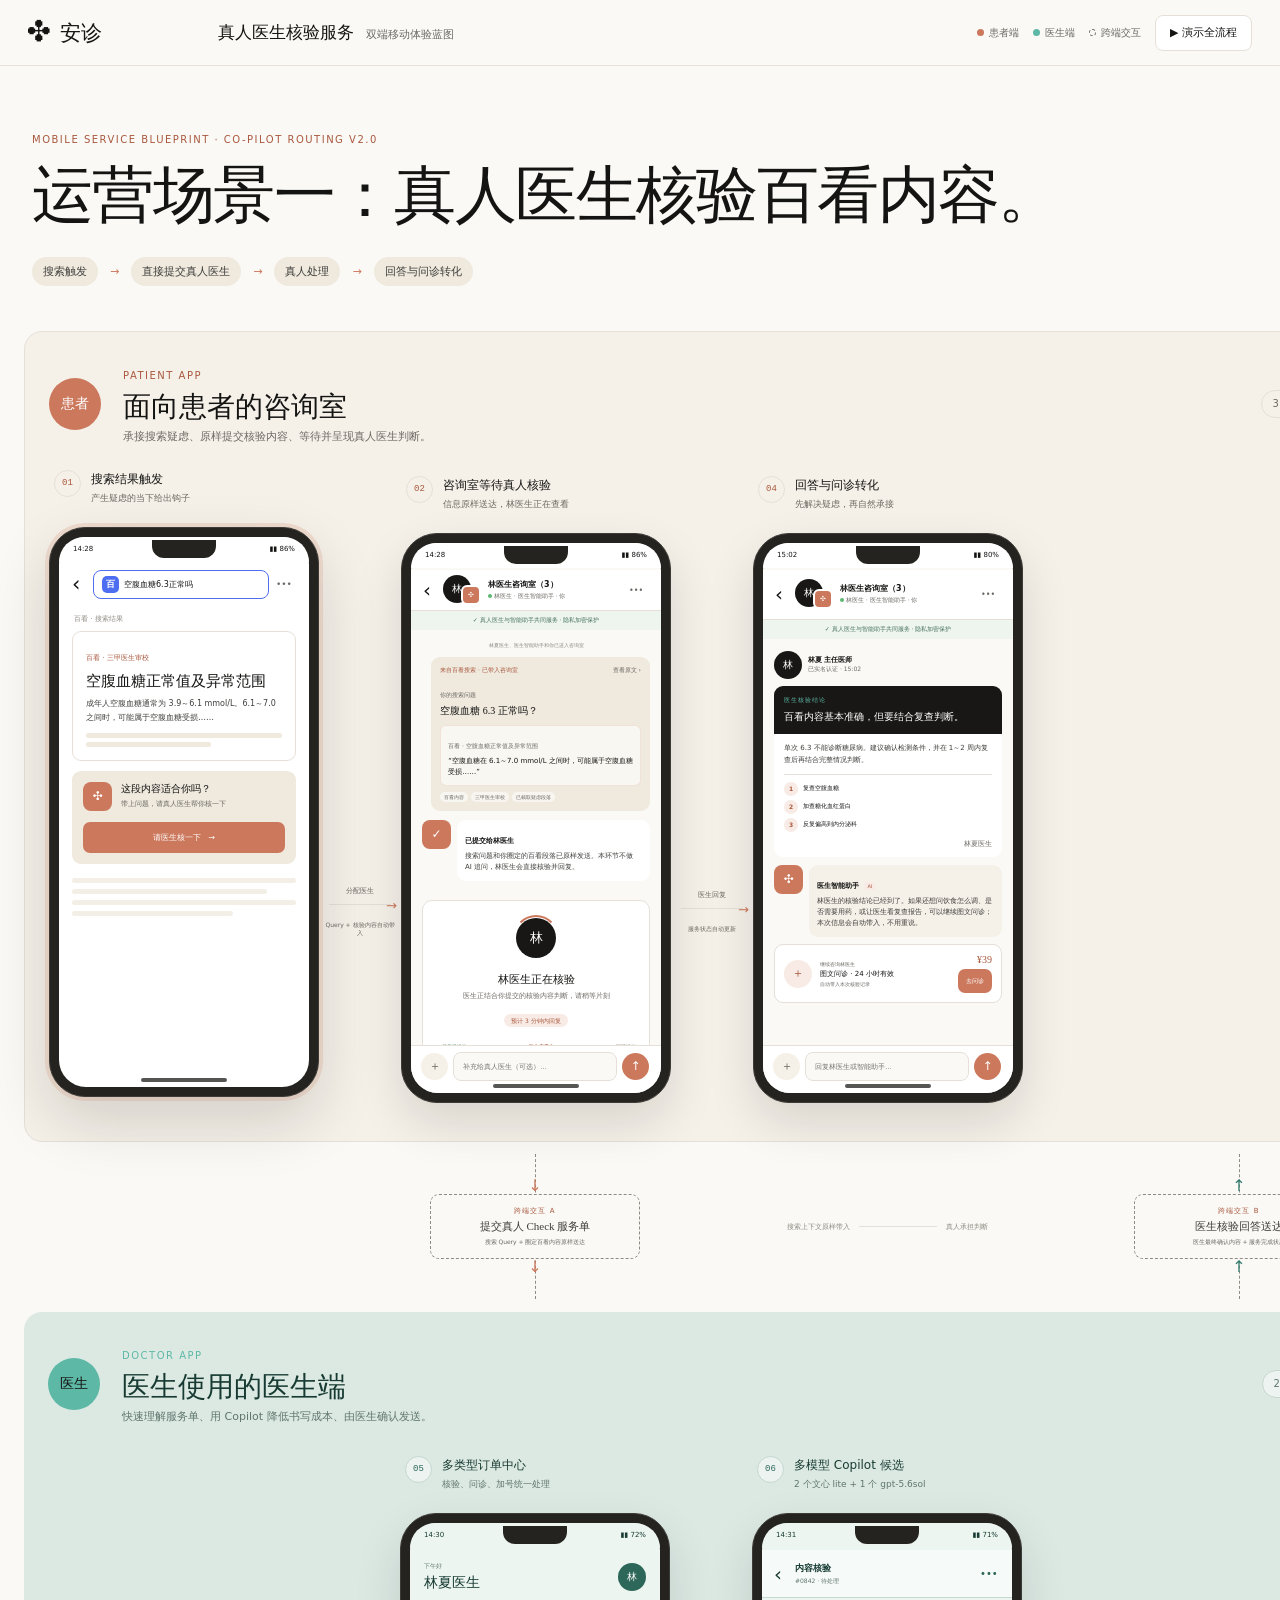
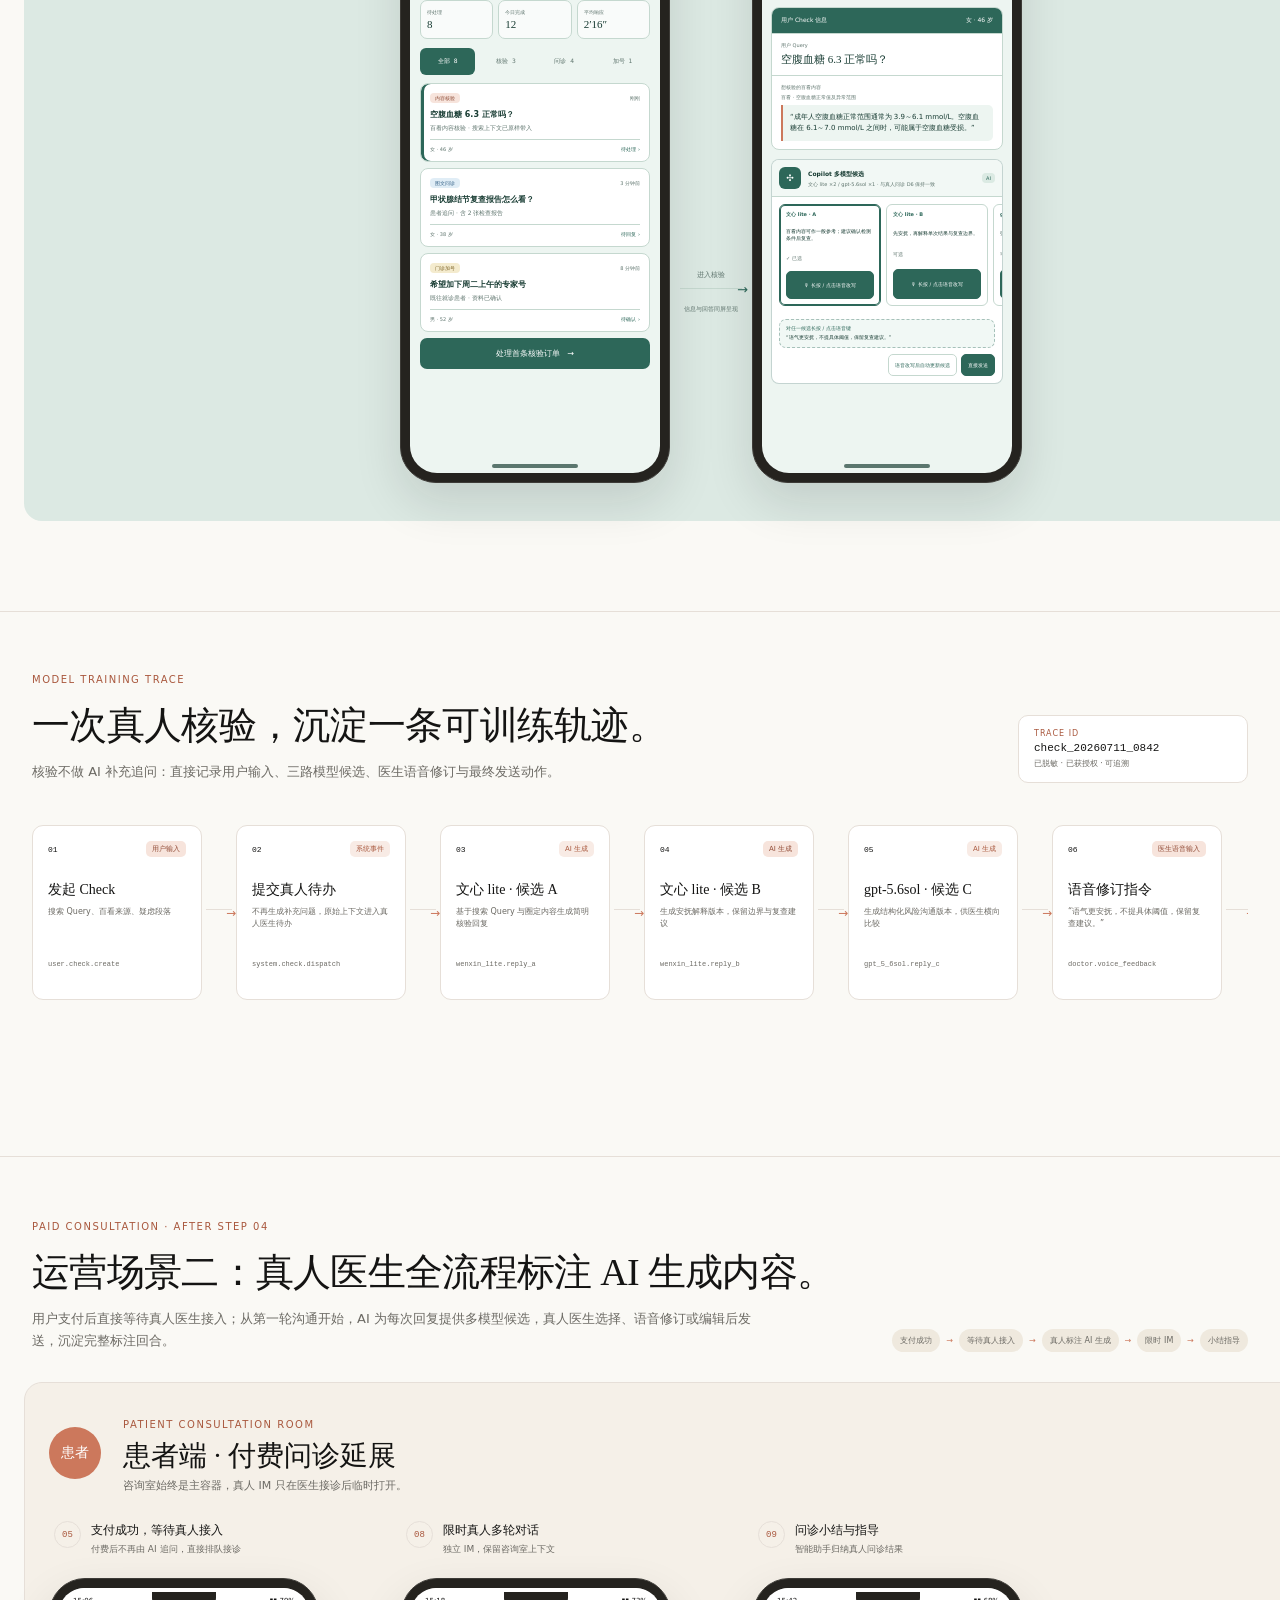
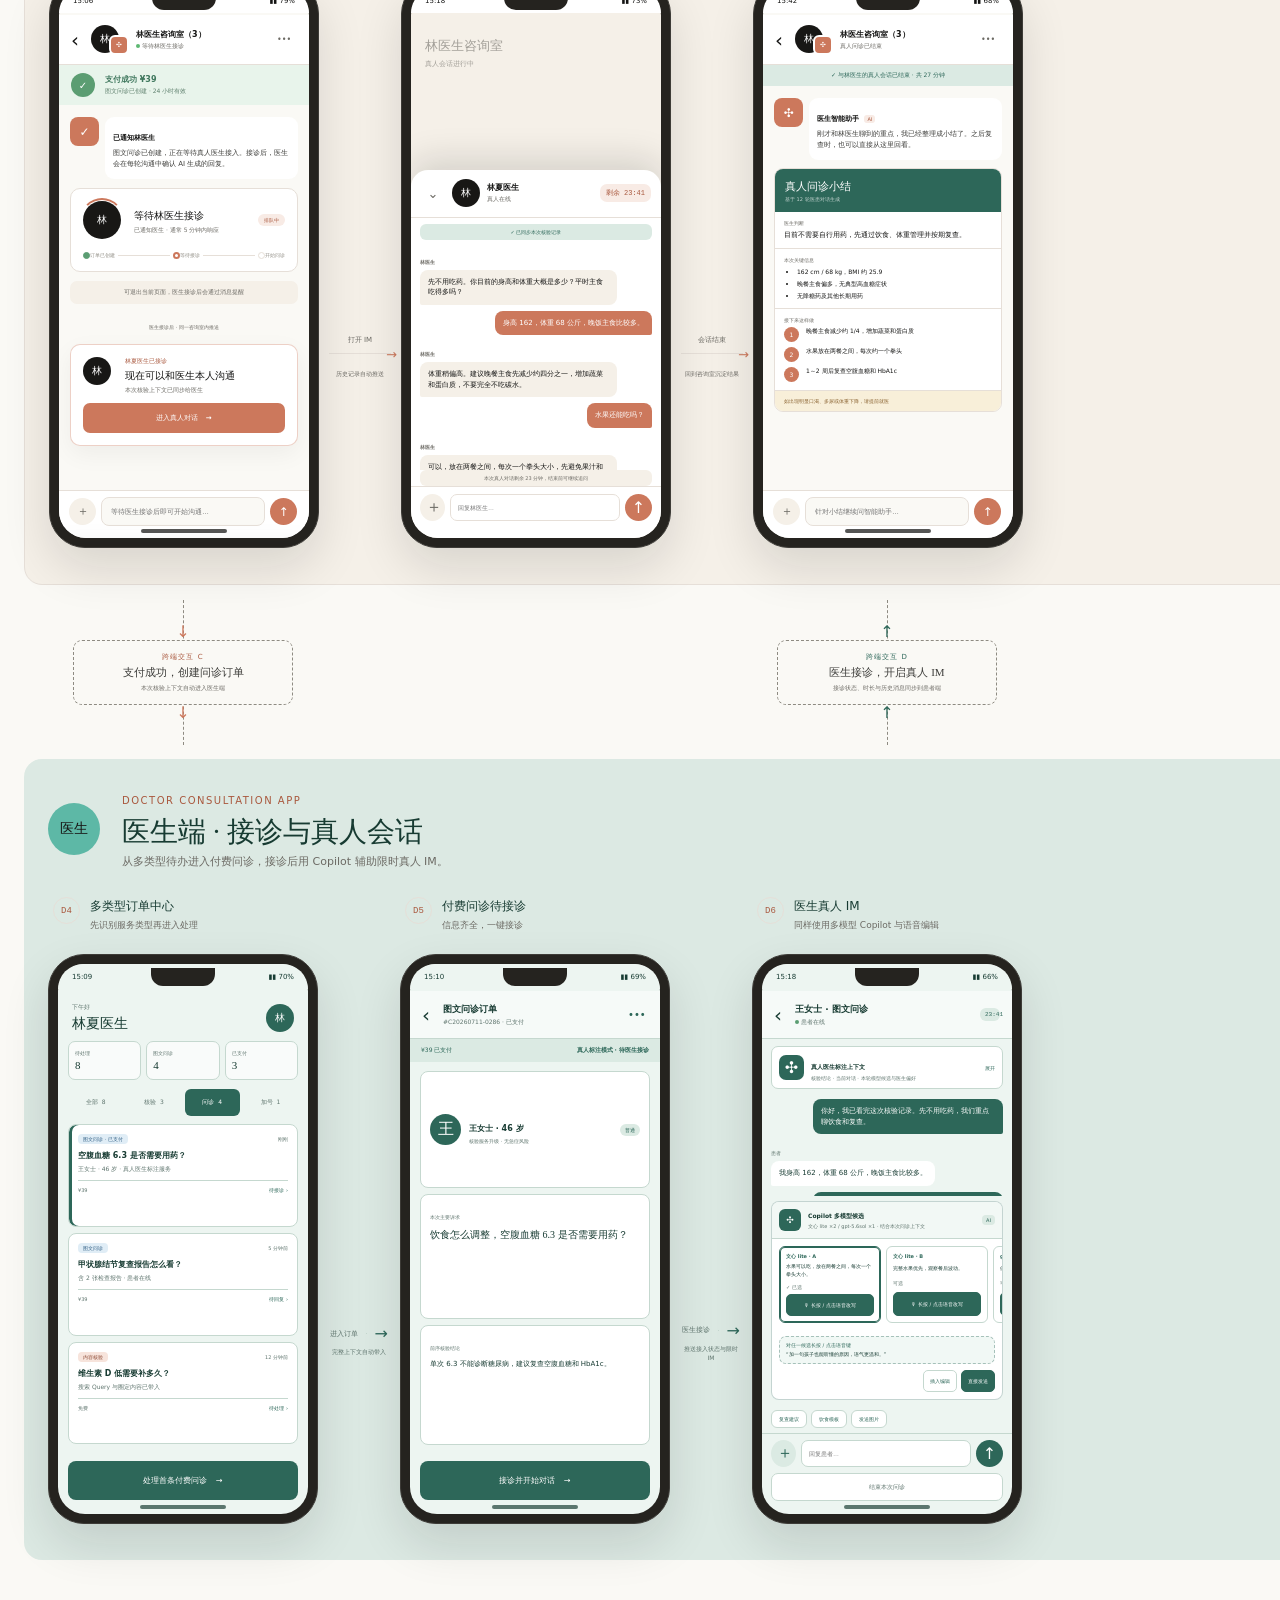
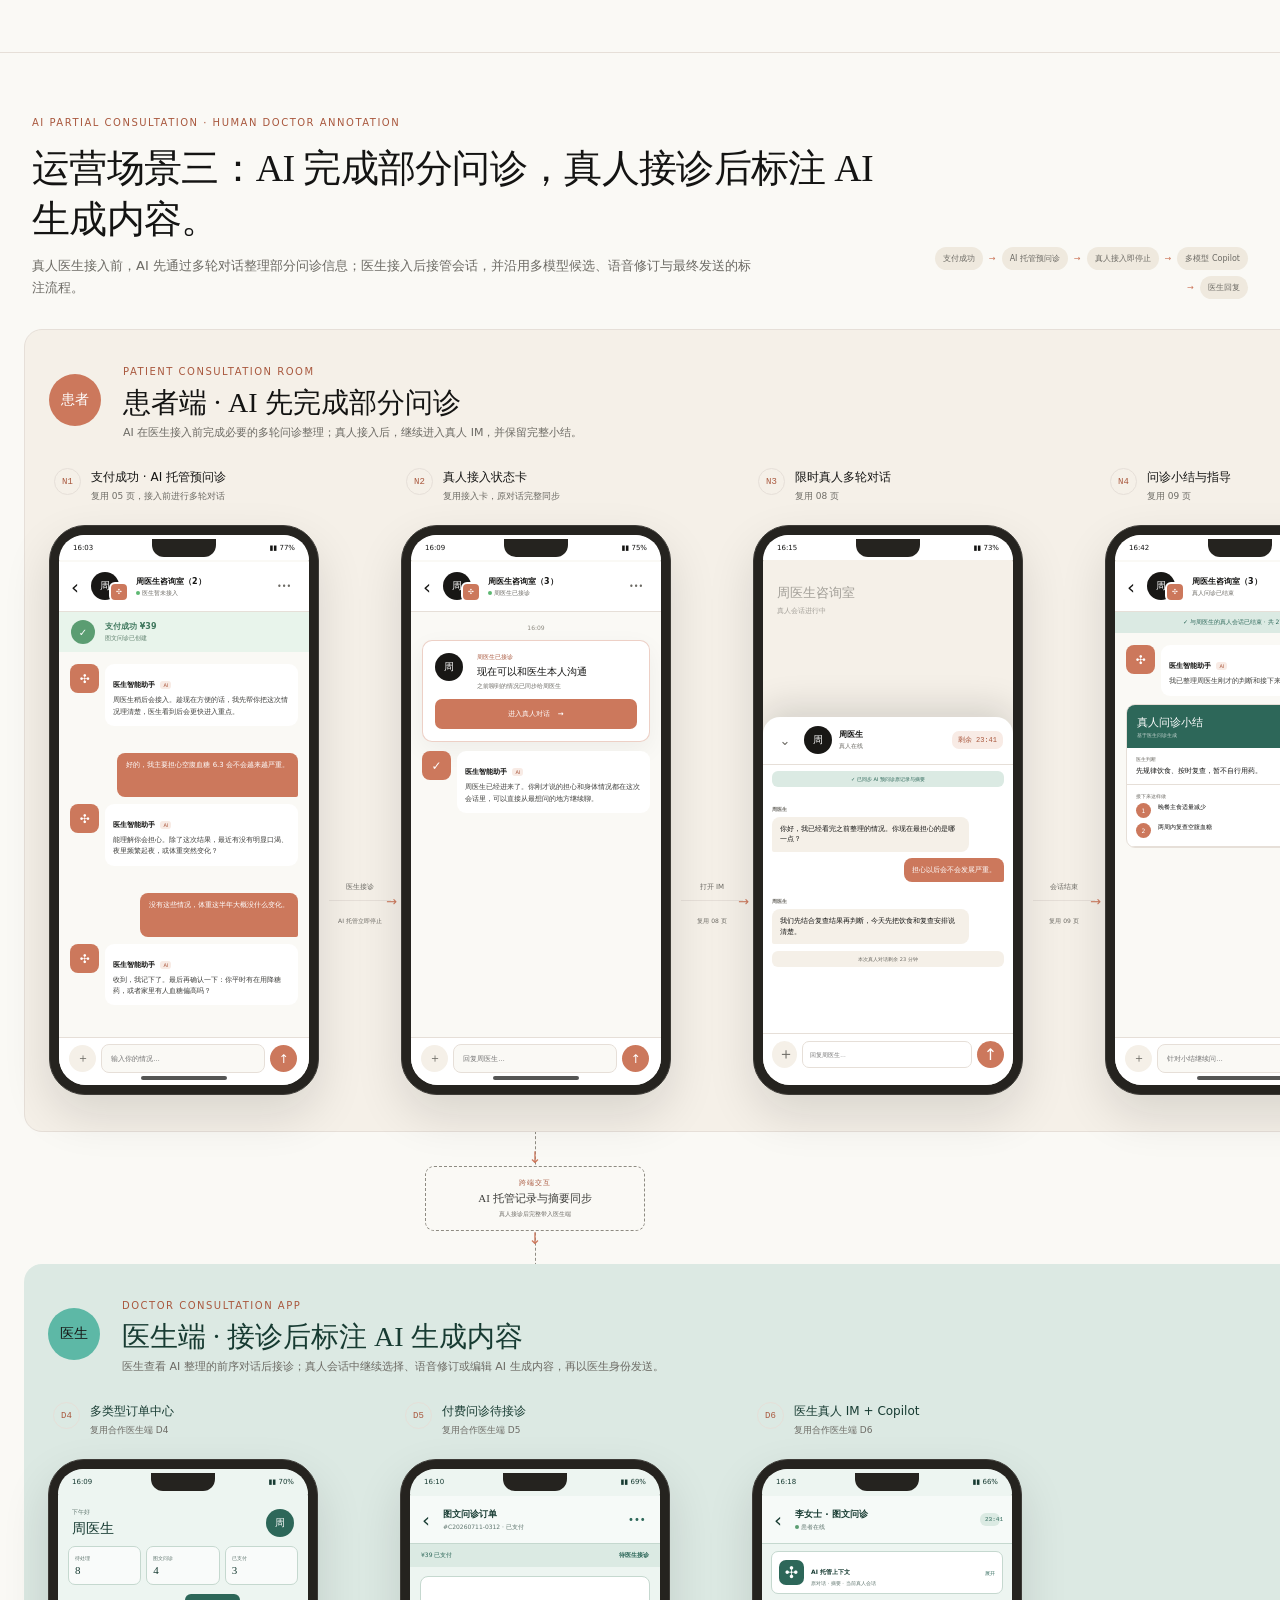
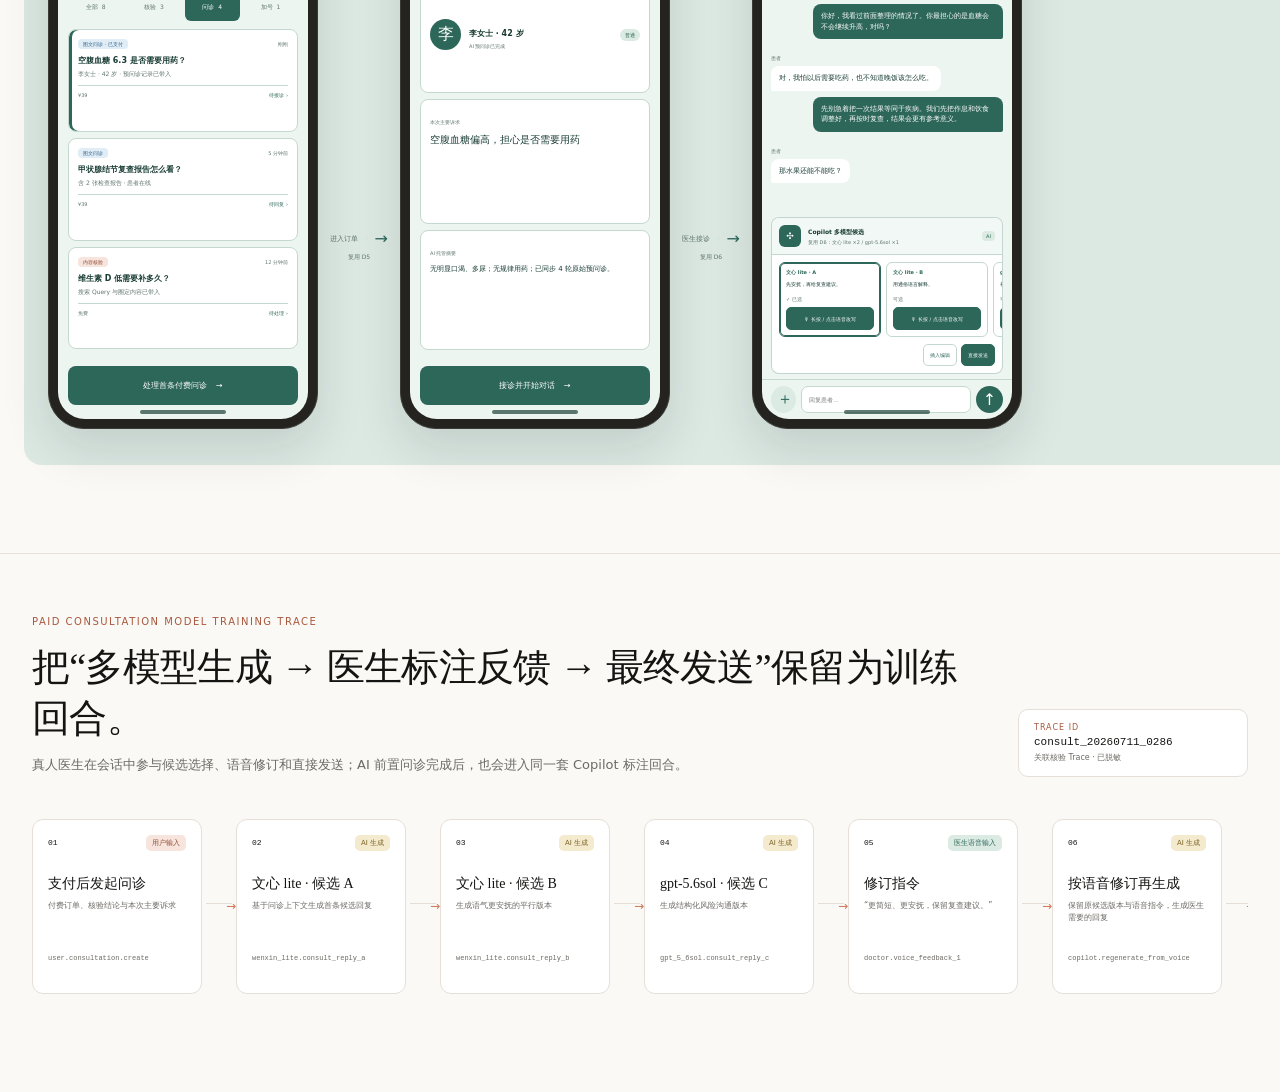
==== commit cb012bd9: "Publish blueprint v9" ====
--- a/index.html
+++ b/index.html
@@ -6,7 +6,7 @@
     <meta name="theme-color" content="#faf9f5" />
     <meta name="description" content="安诊真人医生核验服务双端移动流程设计" />
     <title>安诊 · 双端移动服务蓝图</title>
-    <link rel="stylesheet" href="styles.css?v=blueprint-v8" />
+    <link rel="stylesheet" href="styles.css?v=blueprint-v9" />
   </head>
   <body>
     <header class="topbar">
@@ -24,7 +24,7 @@
     <main id="top">
       <section class="intro">
         <span class="eyebrow">MOBILE SERVICE BLUEPRINT · CO-PILOT ROUTING V2.0</span>
-        <h1>真人医生核验百看内容。</h1>
+        <h1>运营场景一：真人医生核验百看内容。</h1>
         <div class="flow-summary" aria-label="流程摘要">
           <span>搜索触发</span><b>→</b><span>直接提交真人医生</span><b>→</b><span>真人处理</span><b>→</b><span>回答与问诊转化</span>
         </div>
@@ -290,7 +290,7 @@
         <header class="extension-header">
           <div>
             <span class="eyebrow">PAID CONSULTATION · AFTER STEP 04</span>
-            <h2 id="consultationTitle">真人医生全流程标注 AI 生成内容。</h2>
+            <h2 id="consultationTitle">运营场景二：真人医生全流程标注 AI 生成内容。</h2>
             <p>用户支付后直接等待真人医生接入；从第一轮沟通开始，AI 为每次回复提供多模型候选，真人医生选择、语音修订或编辑后发送，沉淀完整标注回合。</p>
           </div>
           <div class="extension-path"><span>支付成功</span><b>→</b><span>等待真人接入</span><b>→</b><span>真人标注 AI 生成</span><b>→</b><span>限时 IM</span><b>→</b><span>小结指导</span></div>
@@ -489,7 +489,7 @@
         <header class="extension-header">
           <div>
             <span class="eyebrow">AI PARTIAL CONSULTATION · HUMAN DOCTOR ANNOTATION</span>
-            <h2 id="hostedConsultTitle">AI 完成部分问诊，真人接诊后标注 AI 生成内容。</h2>
+            <h2 id="hostedConsultTitle">运营场景三：AI 完成部分问诊，真人接诊后标注 AI 生成内容。</h2>
             <p>真人医生接入前，AI 先通过多轮对话整理部分问诊信息；医生接入后接管会话，并沿用多模型候选、语音修订与最终发送的标注流程。</p>
           </div>
           <div class="extension-path"><span>支付成功</span><b>→</b><span>AI 托管预问诊</span><b>→</b><span>真人接入即停止</span><b>→</b><span>多模型 Copilot</span><b>→</b><span>医生回复</span></div>
@@ -616,6 +616,6 @@
     </main>
 
     <div class="toast" id="toast" role="status" aria-live="polite"></div>
-    <script src="app.js?v=blueprint-v8" type="module"></script>
+    <script src="app.js?v=blueprint-v9" type="module"></script>
   </body>
 </html>
